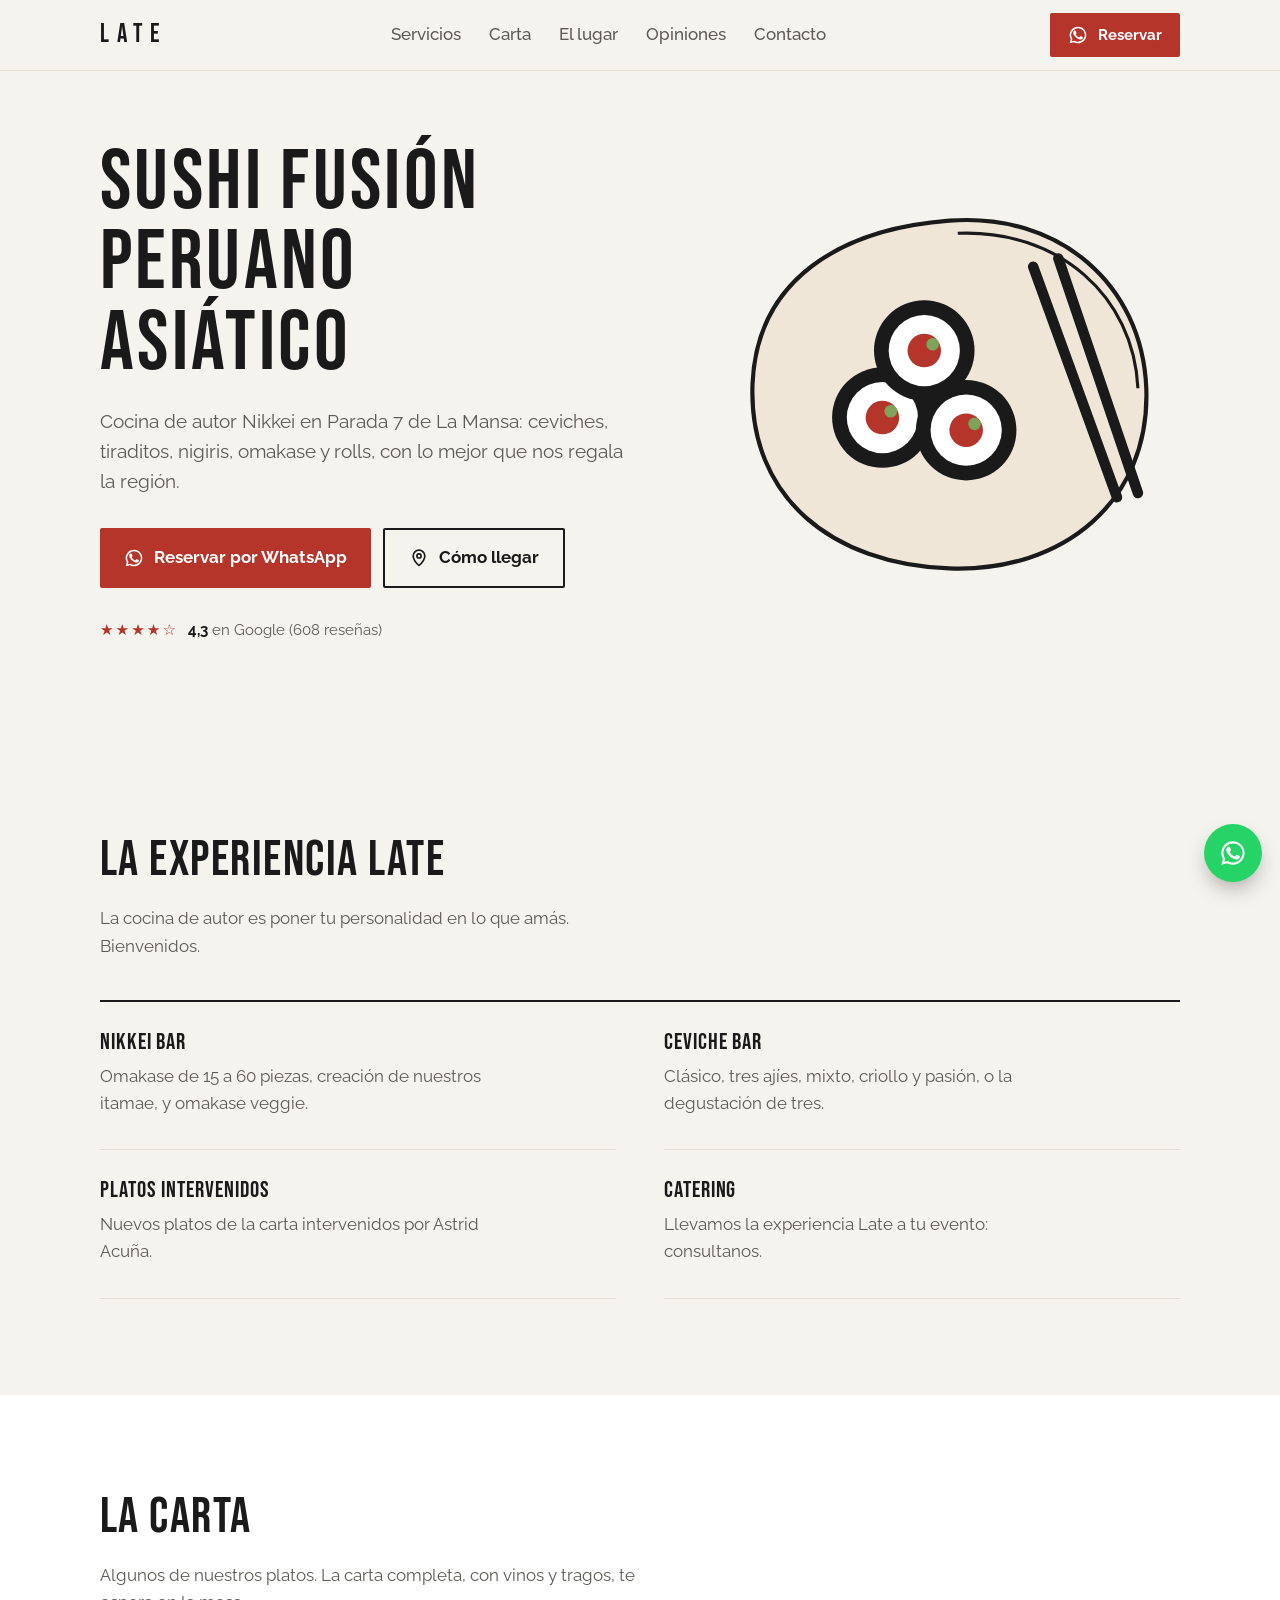
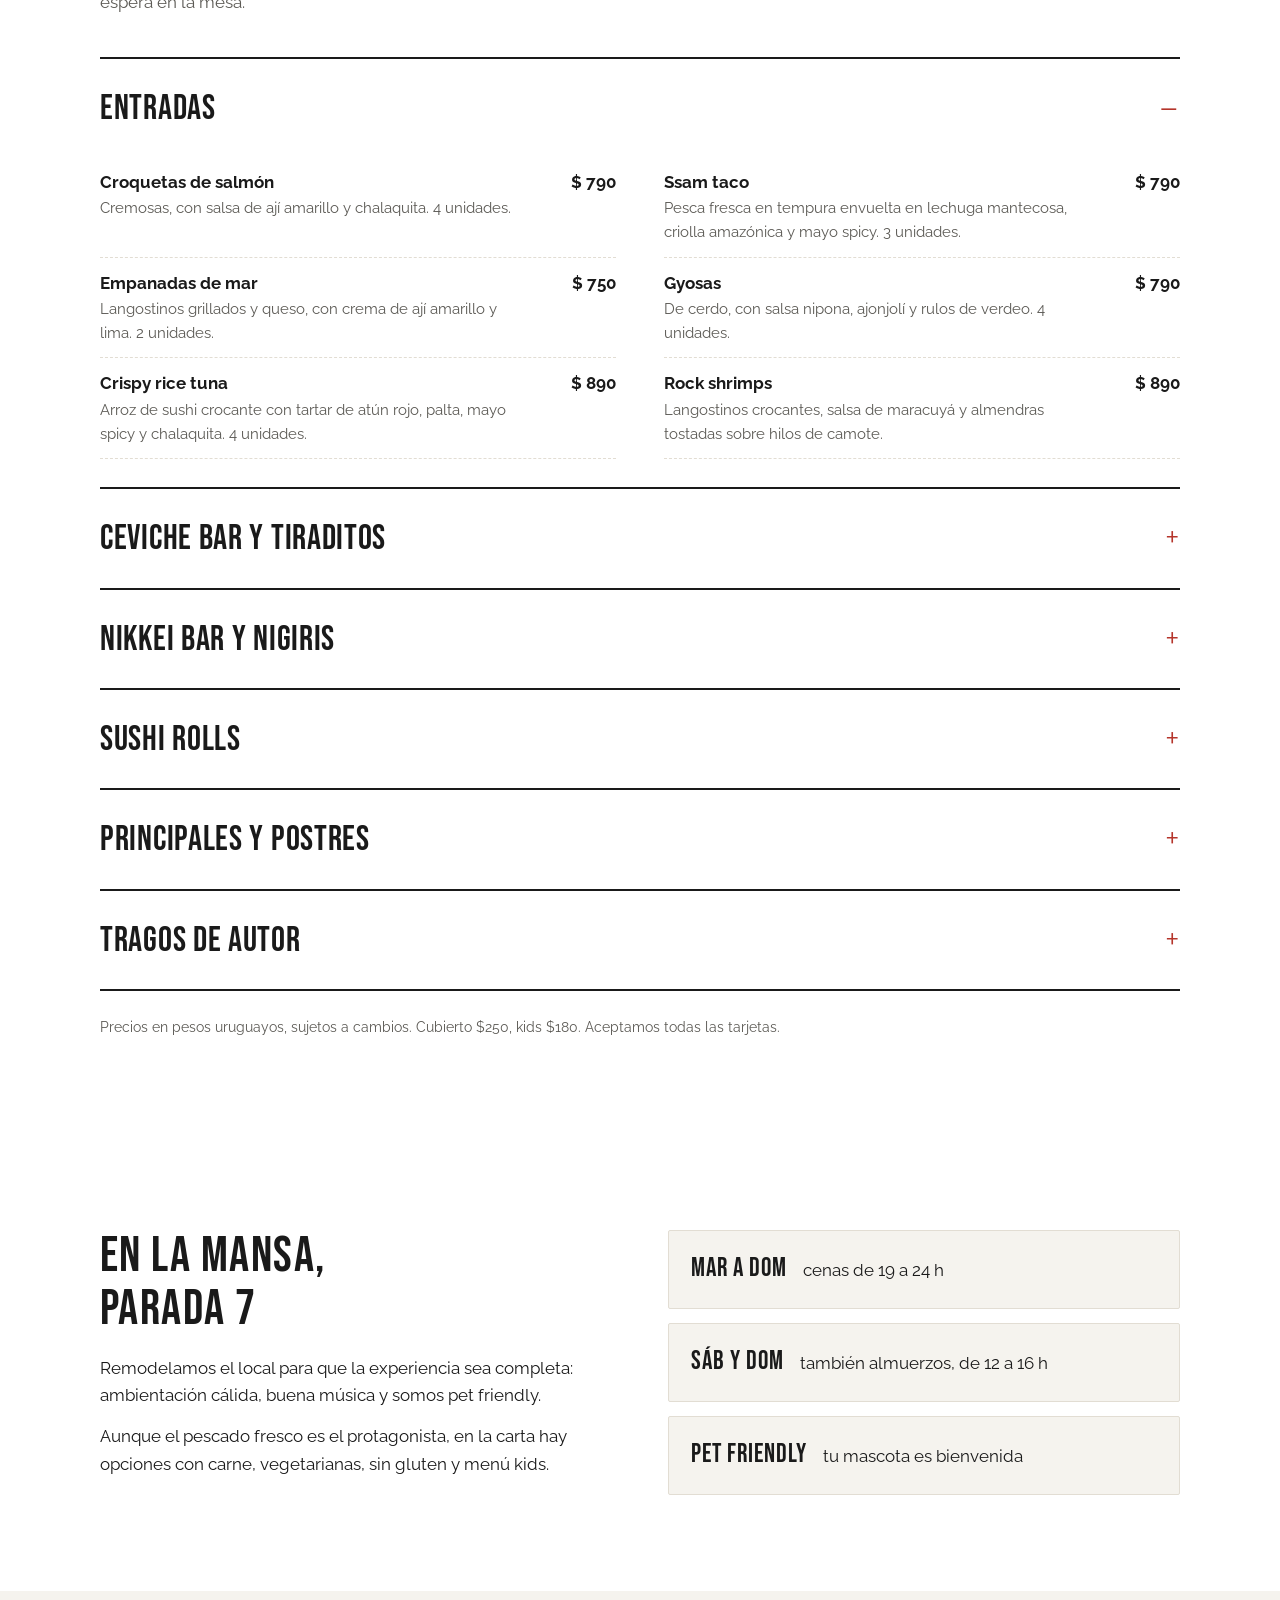
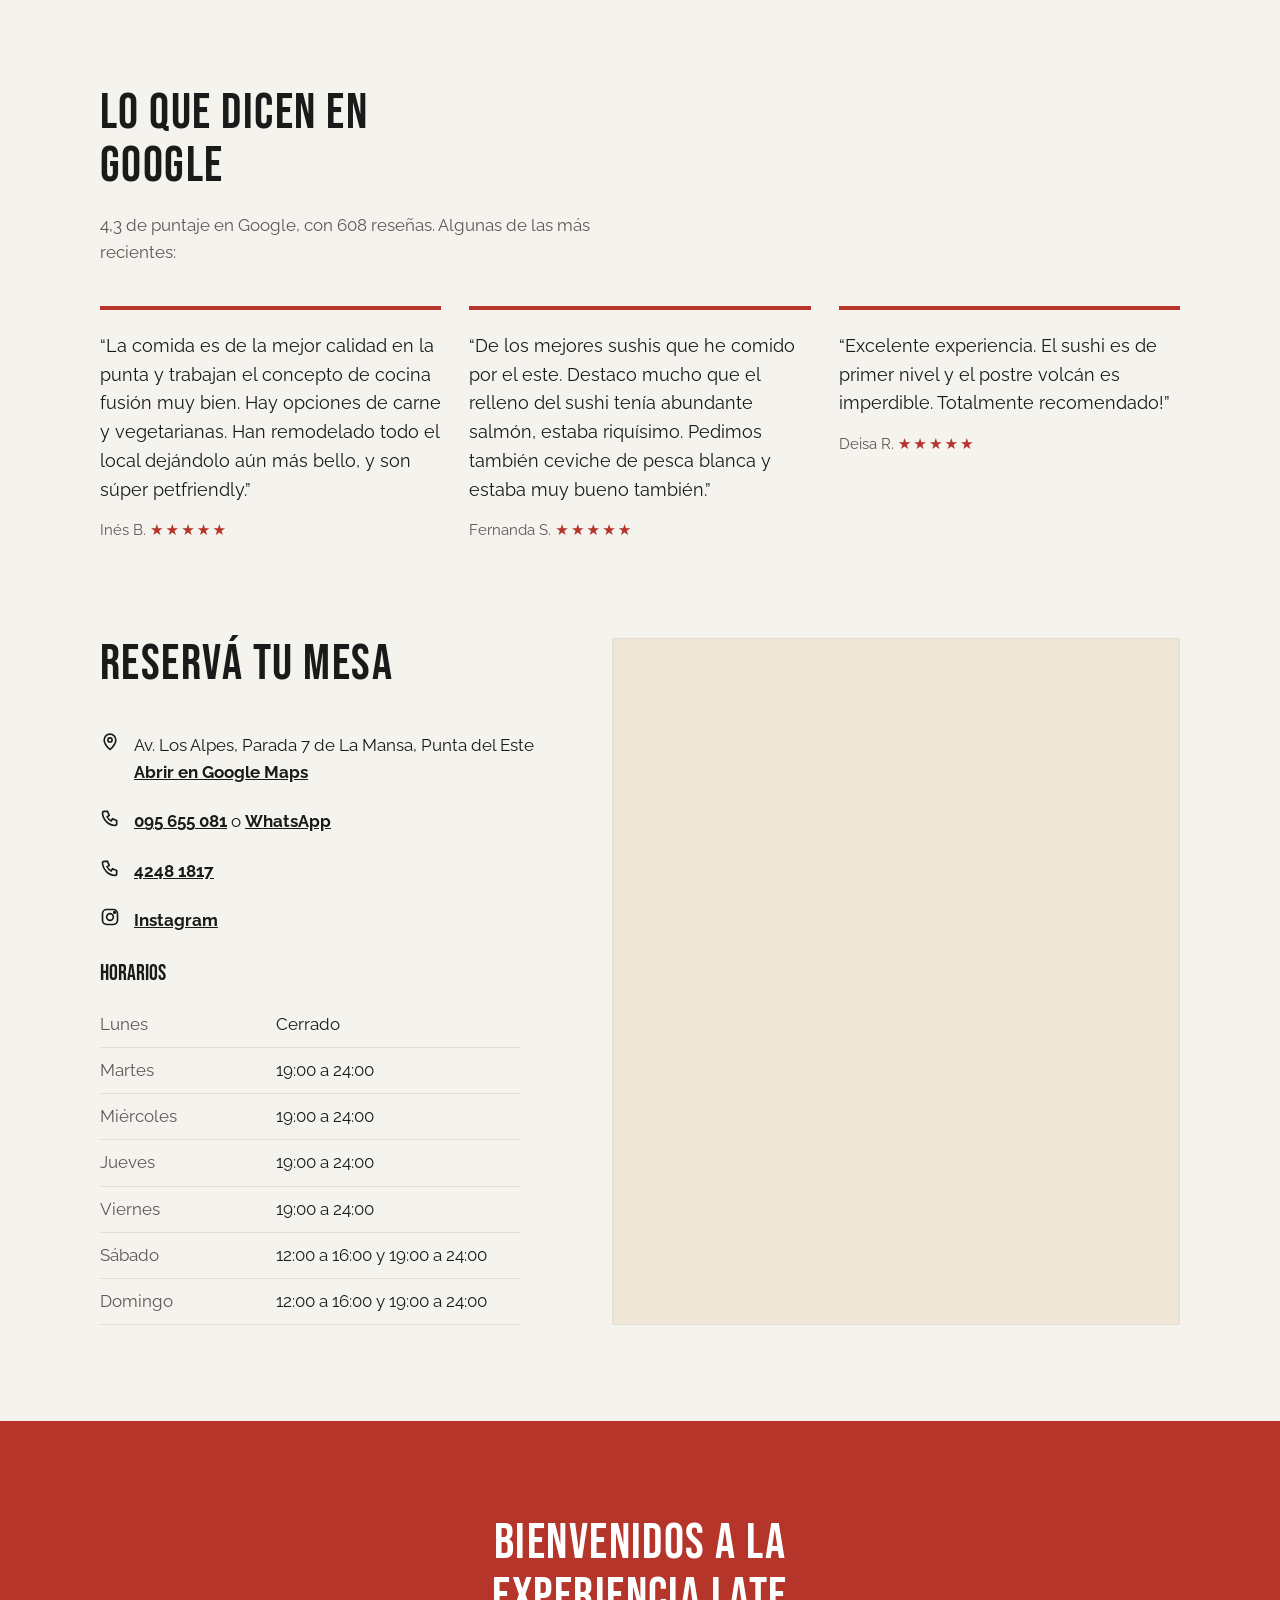
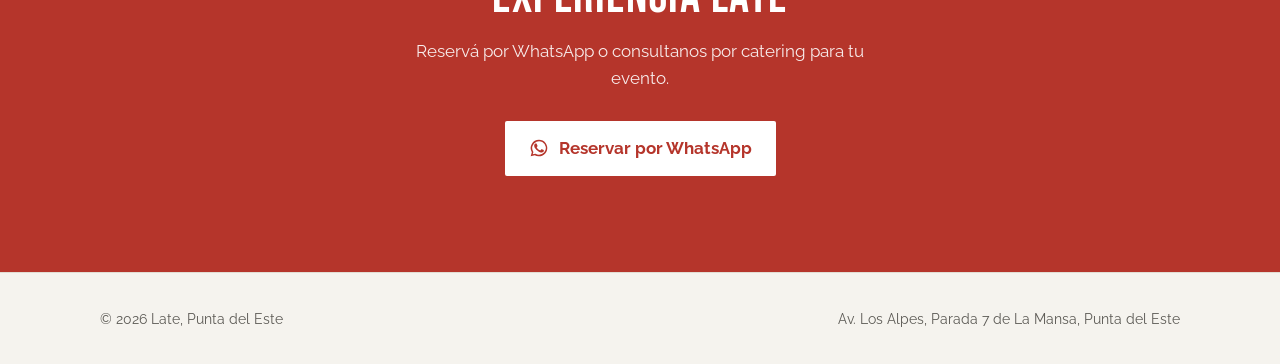
==== index.html @ 77bdba2a "Publicar web de LATE RESTO Co-Authored-By: Claude Opus 5.5 <noreply@anthropic.com>" ====
<!doctype html>
<html lang="es">
<head>
<meta charset="utf-8">
<meta name="viewport" content="width=device-width, initial-scale=1">
<title>Late · Sushi fusión Nikkei en Punta del Este</title>
<meta name="description" content="Late: sushi fusión peruano asiático en Parada 7 de La Mansa, Punta del Este. Ceviches, tiraditos, nigiris, omakase, rolls y tragos de autor.">
<link rel="preconnect" href="https://fonts.googleapis.com">
<link rel="preconnect" href="https://fonts.gstatic.com" crossorigin>
<link href="https://fonts.googleapis.com/css2?family=Bebas+Neue&family=Raleway:wght@400;500;700&display=swap" rel="stylesheet">
<style>
:root{
  --bg:#F5F3EE; --surface:#FFFFFF; --ink:#1A1A1A; --muted:#5C5A55;
  --accent:#B5352B; --accent-ink:#FFFFFF; --soft:#EFE6D8; --line:#E2DDD3;
  --display:"Bebas Neue", Impact, sans-serif; --body:Raleway, system-ui, sans-serif;
  --r:2px; --max:1120px;
}
*{box-sizing:border-box;margin:0;padding:0}
html{scroll-behavior:smooth}
@media (prefers-reduced-motion:reduce){html{scroll-behavior:auto}*{animation:none!important;transition:none!important}}
body{background:var(--bg);color:var(--ink);font-family:var(--body);font-size:1.0625rem;line-height:1.6;-webkit-font-smoothing:antialiased}
a{color:inherit}
:focus-visible{outline:3px solid var(--accent);outline-offset:3px;border-radius:4px}
.wrap{max-width:var(--max);margin:0 auto;padding:0 20px}
h1,h2,h3{font-family:var(--display);font-weight:400;line-height:1.08;letter-spacing:0.03em}
h2{font-size:clamp(2rem,4.4vw,3.1rem);margin-bottom:18px;max-width:18ch}
.section-lead{color:var(--muted);max-width:56ch;margin-bottom:40px}
section{padding:96px 0}
svg.i{width:20px;height:20px;flex:none}
.btn{display:inline-flex;align-items:center;gap:10px;padding:14px 24px;border-radius:2px;font-weight:700;text-decoration:none;transition:transform .15s,background .15s,color .15s}
.btn:hover{transform:translateY(-2px)}
.btn-main{background:var(--accent);color:var(--accent-ink)}
.btn-ghost{border:2px solid currentColor}
.stars{color:var(--star, var(--accent));letter-spacing:2px}

header{position:sticky;top:0;z-index:40;background:color-mix(in srgb,var(--bg) 88%,transparent);backdrop-filter:blur(10px);border-bottom:1px solid var(--line)}
.nav{display:flex;align-items:center;justify-content:space-between;gap:16px;height:70px}
.logo{font-family:var(--display);font-weight:400;font-size:1.35rem;text-decoration:none;display:flex;align-items:center;gap:10px;line-height:1.1}
.logo .mark{width:34px;height:34px;flex:none}
.nav ul{display:flex;gap:28px;list-style:none}
.nav ul a{text-decoration:none;color:var(--muted);font-weight:500}
.nav ul a:hover{color:var(--ink)}
.nav .btn{padding:10px 18px;font-size:.95rem}
@media(max-width:860px){.nav ul{display:none}}
@media(max-width:480px){.nav .btn span{display:none}.logo{font-size:1.1rem}}

.hero{padding:72px 0 96px}
.hero h1{font-size:clamp(2.6rem,6.6vw,6.4rem);margin:0 0 22px;max-width:14ch}
.lead{font-size:1.18rem;color:var(--muted);max-width:44ch;margin-bottom:32px}
.cta-row{display:flex;flex-wrap:wrap;gap:12px}
.rating{display:flex;flex-wrap:wrap;align-items:center;gap:10px;margin-top:30px;color:var(--muted);font-size:.95rem}
.rating b{color:var(--ink)}
.visual svg{width:100%;height:auto;display:block}
.hero-split .wrap{display:grid;grid-template-columns:1.1fr .9fr;gap:56px;align-items:center}
.hero-band{background:var(--soft)}
.hero-band .wrap{display:grid;grid-template-columns:1fr 1fr;gap:48px;align-items:center}
.hero-center .wrap{text-align:center;display:flex;flex-direction:column;align-items:center}
.hero-center h1{max-width:16ch}
.hero-center .lead{margin-left:auto;margin-right:auto}
.hero-center .cta-row,.hero-center .rating{justify-content:center}
.hero-center .visual{width:min(420px,80%);margin-bottom:28px}
@media(max-width:860px){.hero-split .wrap,.hero-band .wrap{grid-template-columns:1fr}.hero .visual{max-width:380px}}

.services{list-style:none;display:grid;grid-template-columns:repeat(auto-fit,minmax(min(100%,420px),1fr));column-gap:48px;border-top:2px solid var(--ink)}
.services li{padding:28px 28px 32px 0;border-bottom:1px solid var(--line)}
.services h3{font-size:1.45rem;margin-bottom:8px}
.services p{color:var(--muted);max-width:40ch}

.place{background:var(--surface)}
.place .wrap{display:grid;grid-template-columns:1fr 1fr;gap:56px;align-items:start}
.place p{max-width:52ch;margin-bottom:14px}
.facts{list-style:none;display:grid;gap:14px}
.facts li{display:flex;gap:16px;align-items:baseline;padding:18px 22px;background:var(--bg);border-radius:var(--r);border:1px solid var(--line)}
.facts b{font-family:var(--display);font-size:1.6rem;font-weight:400;min-width:4.5ch;color:var(--accent-strong, var(--ink))}
@media(max-width:860px){.place .wrap{grid-template-columns:1fr}}

.quotes{display:grid;grid-template-columns:repeat(auto-fit,minmax(min(100%,300px),1fr));gap:28px}
.quote{padding-top:22px;border-top:4px solid var(--accent)}
.quote blockquote{font-size:1.12rem;margin-bottom:14px}
.menu{background:var(--surface)}
.menu details{border-top:2px solid var(--ink)}
.menu details:last-of-type{border-bottom:2px solid var(--ink)}
.menu summary{cursor:pointer;list-style:none;display:flex;justify-content:space-between;align-items:baseline;gap:16px;padding:20px 0;font-family:var(--display);font-size:clamp(1.6rem,3vw,2.2rem);letter-spacing:var(--menu-track,.02em)}
.menu summary::-webkit-details-marker{display:none}
.menu summary::after{content:'+';color:var(--accent);font-family:var(--body);font-weight:300}
.menu details[open] summary::after{content:'–'}
.menu .cat-note{color:var(--muted);margin:-8px 0 16px;font-size:.95rem}
.menu ul{list-style:none;display:grid;grid-template-columns:repeat(auto-fit,minmax(min(100%,420px),1fr));column-gap:48px;padding-bottom:28px}
.menu li{padding:12px 0;border-bottom:1px dashed var(--line)}
.menu .dish{display:flex;justify-content:space-between;gap:16px;font-weight:700}
.menu .price{font-variant-numeric:tabular-nums;white-space:nowrap}
.menu li p{color:var(--muted);font-size:.95rem;max-width:46ch}
.menu .fine{color:var(--muted);font-size:.9rem;margin-top:24px}
.quote figcaption{color:var(--muted);font-size:.95rem}

.contact .wrap{display:grid;grid-template-columns:.9fr 1.1fr;gap:48px;align-items:stretch}
.info{display:flex;flex-direction:column;gap:22px}
.info .row{display:flex;gap:14px;align-items:flex-start}
.info .row a{font-weight:700}
.hours{border-collapse:collapse;width:100%;max-width:420px}
.hours caption{text-align:left;font-family:var(--display);font-size:1.4rem;font-weight:400;margin-bottom:10px}
.hours th,.hours td{text-align:left;padding:9px 0;border-bottom:1px solid var(--line);font-weight:400}
.hours th{color:var(--muted);width:42%}
.hours-note{display:flex;gap:10px;color:var(--muted)}
.map{border-radius:var(--r);overflow:hidden;min-height:400px;border:1px solid var(--line);background:var(--soft)}
.map iframe{width:100%;height:100%;min-height:400px;border:0;display:block}
@media(max-width:860px){.contact .wrap{grid-template-columns:1fr}}

.closing{background:var(--accent);color:var(--accent-ink);text-align:center}
.closing h2{margin:0 auto 14px}
.closing p{max-width:50ch;margin:0 auto 28px;opacity:.9}
.closing .btn{background:var(--accent-ink);color:var(--accent)}

footer{padding:34px 0;border-top:1px solid var(--line);color:var(--muted);font-size:.9rem}
footer .wrap{display:flex;flex-wrap:wrap;justify-content:space-between;gap:12px}
.float{position:fixed;right:18px;bottom:calc(18px + env(safe-area-inset-bottom,0px));z-index:50;width:58px;height:58px;border-radius:50%;display:grid;place-items:center;background:#25D366;color:#fff;box-shadow:0 10px 24px -8px rgba(0,0,0,.45)}
.float svg{width:28px;height:28px}
.hero h1{letter-spacing:.04em;line-height:.95}.logo{letter-spacing:.3em;font-size:1.6rem}.logo .mark{display:none}.services h3,.facts b{letter-spacing:.04em}
</style>
</head>
<body>
<header>
  <div class="wrap nav">
    <a class="logo" href="#"><svg class="mark" viewBox="0 0 34 34" aria-hidden="true"><circle cx="17" cy="17" r="17" fill="var(--accent)"/><path d="M9 13h13l-1.4 9c-.3 1.6-1.6 2.6-3.2 2.6h-2.8c-1.6 0-2.9-1-3.2-2.6zM22 15h1.5a3 3 0 0 1 0 6H21" fill="none" stroke="var(--accent-ink)" stroke-width="2"/></svg><span>Late</span></a>
    <nav aria-label="Principal"><ul><li><a href="#servicios">Servicios</a></li><li><a href="#carta">Carta</a></li><li><a href="#lugar">El lugar</a></li><li><a href="#opiniones">Opiniones</a></li><li><a href="#contacto">Contacto</a></li></ul></nav>
    <a class="btn btn-main" href="https://wa.me/59895655081?text=Hola%20Late%2C%20quisiera%20reservar%20una%20mesa." target="_blank" rel="noopener"><svg class="i" viewBox="0 0 24 24" fill="currentColor" aria-hidden="true"><path d="M17.5 14.4c-.3-.1-1.7-.8-2-.9-.3-.1-.5-.1-.7.1-.2.3-.8.9-.9 1.1-.2.2-.3.2-.6.1-.3-.1-1.2-.5-2.3-1.4-.9-.8-1.4-1.7-1.6-2-.2-.3 0-.5.1-.6l.4-.5c.2-.2.2-.3.3-.5.1-.2 0-.4 0-.5l-.9-2.2c-.2-.6-.5-.5-.7-.5h-.6c-.2 0-.5.1-.8.4-.3.3-1 1-1 2.4s1 2.8 1.2 3c.1.2 2 3.1 4.9 4.3 2.4 1 2.9.8 3.4.7.5-.1 1.7-.7 2-1.4.2-.7.2-1.3.2-1.4-.1-.1-.3-.2-.6-.3zM12 2a10 10 0 0 0-8.6 15.1L2 22l5-1.3A10 10 0 1 0 12 2zm0 18.2c-1.5 0-3-.4-4.2-1.2l-.3-.2-3 .8.8-2.9-.2-.3A8.2 8.2 0 1 1 12 20.2z"/></svg><span>Reservar</span></a>
  </div>
</header>
<main>
<section class="hero hero-split"><div class="wrap"><div class="copy">
      <h1>Sushi fusión peruano asiático</h1>
      <p class="lead">Cocina de autor Nikkei en Parada 7 de La Mansa: ceviches, tiraditos, nigiris, omakase y rolls, con lo mejor que nos regala la región.</p>
      <div class="cta-row">
        <a class="btn btn-main" href="https://wa.me/59895655081?text=Hola%20Late%2C%20quisiera%20reservar%20una%20mesa." target="_blank" rel="noopener"><svg class="i" viewBox="0 0 24 24" fill="currentColor" aria-hidden="true"><path d="M17.5 14.4c-.3-.1-1.7-.8-2-.9-.3-.1-.5-.1-.7.1-.2.3-.8.9-.9 1.1-.2.2-.3.2-.6.1-.3-.1-1.2-.5-2.3-1.4-.9-.8-1.4-1.7-1.6-2-.2-.3 0-.5.1-.6l.4-.5c.2-.2.2-.3.3-.5.1-.2 0-.4 0-.5l-.9-2.2c-.2-.6-.5-.5-.7-.5h-.6c-.2 0-.5.1-.8.4-.3.3-1 1-1 2.4s1 2.8 1.2 3c.1.2 2 3.1 4.9 4.3 2.4 1 2.9.8 3.4.7.5-.1 1.7-.7 2-1.4.2-.7.2-1.3.2-1.4-.1-.1-.3-.2-.6-.3zM12 2a10 10 0 0 0-8.6 15.1L2 22l5-1.3A10 10 0 1 0 12 2zm0 18.2c-1.5 0-3-.4-4.2-1.2l-.3-.2-3 .8.8-2.9-.2-.3A8.2 8.2 0 1 1 12 20.2z"/></svg>Reservar por WhatsApp</a>
        <a class="btn btn-ghost" href="#contacto"><svg class="i" viewBox="0 0 24 24" fill="none" stroke="currentColor" stroke-width="2" aria-hidden="true"><path d="M12 21s-7-6.2-7-11.5a7 7 0 0 1 14 0C19 14.8 12 21 12 21z"/><circle cx="12" cy="9.5" r="2.5"/></svg>Cómo llegar</a>
      </div>
      <p class="rating"><span class="stars" aria-hidden="true">★★★★☆</span> <span><b>4,3</b> en Google (608 reseñas)</span></p></div><div class="visual" aria-hidden="true"><svg viewBox="0 0 220 200"><path d="M110 18c52-4 92 30 94 80 2 54-40 88-94 86-56-2-96-34-94-88 2-50 42-74 94-78z" fill="var(--soft)"/><path d="M110 18c52-4 92 30 94 80 2 54-40 88-94 86-56-2-96-34-94-88 2-50 42-74 94-78z" fill="none" stroke="var(--ink)" stroke-width="2"/><path d="M114 24c48-2 84 30 86 74" fill="none" stroke="var(--ink)" stroke-width="1.5"/><circle cx="78" cy="112" r="24" fill="var(--ink)"/><circle cx="78" cy="112" r="17" fill="var(--surface)"/><circle cx="78" cy="112" r="8" fill="var(--accent)"/><circle cx="82" cy="109" r="3" fill="#7FA35B"/><circle cx="118" cy="118" r="24" fill="var(--ink)"/><circle cx="118" cy="118" r="17" fill="var(--surface)"/><circle cx="118" cy="118" r="8" fill="var(--accent)"/><circle cx="122" cy="115" r="3" fill="#7FA35B"/><circle cx="98" cy="80" r="24" fill="var(--ink)"/><circle cx="98" cy="80" r="17" fill="var(--surface)"/><circle cx="98" cy="80" r="8" fill="var(--accent)"/><circle cx="102" cy="77" r="3" fill="#7FA35B"/><path d="M150 40l40 110M162 36l38 112" stroke="var(--ink)" stroke-width="5" stroke-linecap="round"/></svg></div></div></section>

<section id="servicios">
  <div class="wrap">
    <h2>La experiencia Late</h2>
    <p class="section-lead">La cocina de autor es poner tu personalidad en lo que amás. Bienvenidos.</p>
    <ul class="services">
        <li><h3>Nikkei bar</h3><p>Omakase de 15 a 60 piezas, creación de nuestros itamae, y omakase veggie.</p></li>
        <li><h3>Ceviche bar</h3><p>Clásico, tres ajíes, mixto, criollo y pasión, o la degustación de tres.</p></li>
        <li><h3>Platos intervenidos</h3><p>Nuevos platos de la carta intervenidos por Astrid Acuña.</p></li>
        <li><h3>Catering</h3><p>Llevamos la experiencia Late a tu evento: consultanos.</p></li>
    </ul>
  </div>
</section>


<section id="carta" class="menu">
  <div class="wrap">
    <h2>La carta</h2>
    <p class="section-lead">Algunos de nuestros platos. La carta completa, con vinos y tragos, te espera en la mesa.</p>
    <details open><summary>Entradas</summary><ul><li><div class="dish"><span>Croquetas de salmón</span><span class="price">$ 790</span></div><p>Cremosas, con salsa de ají amarillo y chalaquita. 4 unidades.</p></li><li><div class="dish"><span>Ssam taco</span><span class="price">$ 790</span></div><p>Pesca fresca en tempura envuelta en lechuga mantecosa, criolla amazónica y mayo spicy. 3 unidades.</p></li><li><div class="dish"><span>Empanadas de mar</span><span class="price">$ 750</span></div><p>Langostinos grillados y queso, con crema de ají amarillo y lima. 2 unidades.</p></li><li><div class="dish"><span>Gyosas</span><span class="price">$ 790</span></div><p>De cerdo, con salsa nipona, ajonjolí y rulos de verdeo. 4 unidades.</p></li><li><div class="dish"><span>Crispy rice tuna</span><span class="price">$ 890</span></div><p>Arroz de sushi crocante con tartar de atún rojo, palta, mayo spicy y chalaquita. 4 unidades.</p></li><li><div class="dish"><span>Rock shrimps</span><span class="price">$ 890</span></div><p>Langostinos crocantes, salsa de maracuyá y almendras tostadas sobre hilos de camote.</p></li></ul></details>
    <details><summary>Ceviche bar y tiraditos</summary><ul><li><div class="dish"><span>Degustación de ceviches</span><span class="price">$ 1600</span></div><p>Clásico, tres ajíes y criollo.</p></li><li><div class="dish"><span>Ceviche clásico</span><span class="price">$ 920</span></div><p>Pesca del día, leche de tigre, cebolla, maíz chulpi, cilantro, camote y lechuga.</p></li><li><div class="dish"><span>Ceviche pasión</span><span class="price">$ 950</span></div><p>Atún, leche de tigre con maracuyá, pepino y palta, aceite de ajonjolí y sésamo.</p></li><li><div class="dish"><span>Ceviche mixto</span><span class="price">$ 970</span></div><p>Pesca del día, langostinos, pulpo, cebolla colorada, leche de tigre y maíz chulpi.</p></li><li><div class="dish"><span>Tiradito pasión</span><span class="price">$ 970</span></div><p>Salmón rosado, salsa de maracuyá e hilos de camote.</p></li><li><div class="dish"><span>Tiradito de pulpo</span><span class="price">$ 1350</span></div><p>Pulpo español, salsa cevichera de olivas, palta, morrón ahumado y chalaquita.</p></li></ul></details>
    <details><summary>Nikkei bar y nigiris</summary><ul><li><div class="dish"><span>Omakase 15 piezas</span><span class="price">$ 1800</span></div><p>Nigiris, sashimis y rolls.</p></li><li><div class="dish"><span>Omakase 35 piezas</span><span class="price">$ 4100</span></div><p>Creación de nuestros itamae: sashimis, nigiris y rolls.</p></li><li><div class="dish"><span>Omakase veggie 25 piezas</span><span class="price">$ 3400</span></div><p>Plant power, portobello roll, mango roll, bio roll y nigiris de palta.</p></li><li><div class="dish"><span>Degustación de nigiris</span><span class="price">$ 2200</span></div><p>Diez piezas: salmón trufado, shiromi spicy, atún, langostinos gratinados y pulpo.</p></li><li><div class="dish"><span>Nigiri trufado</span><span class="price">$ 450</span></div><p>Salmón con aceite de trufa, ralladura de cítricos y sal maldon. 2 unidades.</p></li><li><div class="dish"><span>Sashimi de salmón trufado</span><span class="price">$ 650</span></div><p>4 cortes sellados en aceite de trufa, sal maldon y limón.</p></li></ul></details>
    <details><summary>Sushi rolls</summary><p class="cat-note">10 piezas por roll.</p><ul><li><div class="dish"><span>Acevichado</span><span class="price">$ 890</span></div><p>Langostinos furai, palta, cobertura de pesca blanca, salsa acevichada y furikake.</p></li><li><div class="dish"><span>Limeño</span><span class="price">$ 900</span></div><p>Langostinos apanados y queso, cubierto de salmón, gajos de lima y salsa tare.</p></li><li><div class="dish"><span>Tuna tartar</span><span class="price">$ 900</span></div><p>Maki crocante de salmón, palta y queso, coronado de tartar de atún y mayo de gochujang.</p></li><li><div class="dish"><span>Anticuchero</span><span class="price">$ 900</span></div><p>Pesca en tempura, queso crema, palta, pesca fresca, mayo anticuchera y chimichurri.</p></li><li><div class="dish"><span>Plant power</span><span class="price">$ 950</span></div><p>Gírgolas furai, queso de cajú, cobertura de zanahoria, salsa tare y lima.</p></li><li><div class="dish"><span>Tropical</span><span class="price">$ 890</span></div><p>Salmón, queso phila, cobertura de mango y crocante de castañas de cajú.</p></li></ul></details>
    <details><summary>Principales y postres</summary><ul><li><div class="dish"><span>Lomo salteado</span><span class="price">$ 1350</span></div><p>Filet mignon en su salsa, cebolla colorada, tomate, papas doradas, arroz y cilantro.</p></li><li><div class="dish"><span>Arroz con mariscos</span><span class="price">$ 1250</span></div><p>Arroz cremoso, mix de mariscos sellados, chalaquita y micro greens.</p></li><li><div class="dish"><span>Salmón a la chapa</span><span class="price">$ 1300</span></div><p>Salmón sellado, beurre blanc de ají amarillo, papas rotas y berros.</p></li><li><div class="dish"><span>Burger Late</span><span class="price">$ 950</span></div><p>Doble entraña Angus, cheddar, bacon, salsa Big Mac, pan de papa y papas crunch.</p></li><li><div class="dish"><span>Suspiro limeño</span><span class="price">$ 590</span></div><p>Manjar de yemas, merengue y crocante de vainilla.</p></li><li><div class="dish"><span>Volcán de chocolate</span><span class="price">$ 590</span></div><p>Volcán 65 %, tierra de cacao, tejas de chocolate y helado de chocolate.</p></li></ul></details>
    <details><summary>Tragos de autor</summary><p class="cat-note">También tragos clásicos, sin alcohol y una carta de vinos uruguayos y argentinos.</p><ul><li><div class="dish"><span>Late sour</span><span class="price">$ 470</span></div><p>Aperol, maracuyá y frutos rojos.</p></li><li><div class="dish"><span>Hot pepper</span><span class="price">$ 470</span></div><p>Tequila, almíbar de ají rojo, pimienta de Jamaica y limón.</p></li><li><div class="dish"><span>Amalia</span><span class="price">$ 470</span></div><p>Gin, Campari, maracuyá y sirope de romero.</p></li><li><div class="dish"><span>Pisco sour</span><span class="price">$ 450</span></div><p>Bien peruano.</p></li></ul></details>
    <p class="fine">Precios en pesos uruguayos, sujetos a cambios. Cubierto $250, kids $180. Aceptamos todas las tarjetas.</p>
  </div>
</section>
<section id="lugar" class="place">
  <div class="wrap">
    <div>
      <h2>En La Mansa, Parada 7</h2>
      <p>Remodelamos el local para que la experiencia sea completa: ambientación cálida, buena música y somos pet friendly.</p>
      <p>Aunque el pescado fresco es el protagonista, en la carta hay opciones con carne, vegetarianas, sin gluten y menú kids.</p>
    </div>
    <ul class="facts">
      <li><b>Mar a dom</b><span>cenas de 19 a 24 h</span></li>
      <li><b>Sáb y dom</b><span>también almuerzos, de 12 a 16 h</span></li>
      <li><b>Pet friendly</b><span>tu mascota es bienvenida</span></li>
    </ul>
  </div>
</section>

<section id="opiniones">
  <div class="wrap">
    <h2>Lo que dicen en Google</h2>
    <p class="section-lead">4,3 de puntaje en Google, con 608 reseñas. Algunas de las más recientes:</p>
    <div class="quotes">
        <figure class="quote"><blockquote>“La comida es de la mejor calidad en la punta y trabajan el concepto de cocina fusión muy bien. Hay opciones de carne y vegetarianas. Han remodelado todo el local dejándolo aún más bello, y son súper petfriendly.”</blockquote><figcaption>Inés B. <span class="stars" aria-label="5 estrellas">★★★★★</span></figcaption></figure>
        <figure class="quote"><blockquote>“De los mejores sushis que he comido por el este. Destaco mucho que el relleno del sushi tenía abundante salmón, estaba riquísimo. Pedimos también ceviche de pesca blanca y estaba muy bueno también.”</blockquote><figcaption>Fernanda S. <span class="stars" aria-label="5 estrellas">★★★★★</span></figcaption></figure>
        <figure class="quote"><blockquote>“Excelente experiencia. El sushi es de primer nivel y el postre volcán es imperdible. Totalmente recomendado!”</blockquote><figcaption>Deisa R. <span class="stars" aria-label="5 estrellas">★★★★★</span></figcaption></figure>
    </div>
  </div>
</section>

<section id="contacto" class="contact" style="padding-top:0">

  <div class="wrap">
    <div class="info">
      <h2>Reservá tu mesa</h2>
      <div class="row"><svg class="i" viewBox="0 0 24 24" fill="none" stroke="currentColor" stroke-width="2" aria-hidden="true"><path d="M12 21s-7-6.2-7-11.5a7 7 0 0 1 14 0C19 14.8 12 21 12 21z"/><circle cx="12" cy="9.5" r="2.5"/></svg><div>Av. Los Alpes, Parada 7 de La Mansa, Punta del Este<br><a href="https://www.google.com/maps/place/Late+Resto/data=!4m2!3m1!1s0x9575053814dafaeb:0x2546c3043fd8cd41" target="_blank" rel="noopener">Abrir en Google Maps</a></div></div>
      <div class="row"><svg class="i" viewBox="0 0 24 24" fill="none" stroke="currentColor" stroke-width="2" aria-hidden="true"><path d="M5 4h4l2 5-2.5 1.5a11 11 0 0 0 5 5L15 13l5 2v4a2 2 0 0 1-2 2A16 16 0 0 1 3 6a2 2 0 0 1 2-2"/></svg><div><a href="tel:+59895655081">095 655 081</a> o <a href="https://wa.me/59895655081?text=Hola%20Late%2C%20quisiera%20reservar%20una%20mesa." target="_blank" rel="noopener">WhatsApp</a></div></div>
      <div class="row"><svg class="i" viewBox="0 0 24 24" fill="none" stroke="currentColor" stroke-width="2" aria-hidden="true"><path d="M5 4h4l2 5-2.5 1.5a11 11 0 0 0 5 5L15 13l5 2v4a2 2 0 0 1-2 2A16 16 0 0 1 3 6a2 2 0 0 1 2-2"/></svg><div><a href="tel:+59842481817">4248 1817</a></div></div>
      <div class="row"><svg class="i" viewBox="0 0 24 24" fill="none" stroke="currentColor" stroke-width="2" aria-hidden="true"><rect x="3" y="3" width="18" height="18" rx="5"/><circle cx="12" cy="12" r="4"/><circle cx="17.5" cy="6.5" r="1" fill="currentColor"/></svg><div><a href="https://www.instagram.com/lateresto.pde/" target="_blank" rel="noopener">Instagram</a></div></div>
      <table class="hours"><caption>Horarios</caption><tr><th scope="row">Lunes</th><td>Cerrado</td></tr><tr><th scope="row">Martes</th><td>19:00 a 24:00</td></tr><tr><th scope="row">Miércoles</th><td>19:00 a 24:00</td></tr><tr><th scope="row">Jueves</th><td>19:00 a 24:00</td></tr><tr><th scope="row">Viernes</th><td>19:00 a 24:00</td></tr><tr><th scope="row">Sábado</th><td>12:00 a 16:00 y 19:00 a 24:00</td></tr><tr><th scope="row">Domingo</th><td>12:00 a 16:00 y 19:00 a 24:00</td></tr></table>
    </div>
    <div class="map"><iframe loading="lazy" title="Mapa de Late" src="https://www.google.com/maps?q=-34.9413889%2C-54.9381304&output=embed"></iframe></div>
  </div>
</section>

<section class="closing">
  <div class="wrap">
    <h2>Bienvenidos a la experiencia Late</h2>
    <p>Reservá por WhatsApp o consultanos por catering para tu evento.</p>
    <a class="btn" href="https://wa.me/59895655081?text=Hola%20Late%2C%20quisiera%20reservar%20una%20mesa." target="_blank" rel="noopener"><svg class="i" viewBox="0 0 24 24" fill="currentColor" aria-hidden="true"><path d="M17.5 14.4c-.3-.1-1.7-.8-2-.9-.3-.1-.5-.1-.7.1-.2.3-.8.9-.9 1.1-.2.2-.3.2-.6.1-.3-.1-1.2-.5-2.3-1.4-.9-.8-1.4-1.7-1.6-2-.2-.3 0-.5.1-.6l.4-.5c.2-.2.2-.3.3-.5.1-.2 0-.4 0-.5l-.9-2.2c-.2-.6-.5-.5-.7-.5h-.6c-.2 0-.5.1-.8.4-.3.3-1 1-1 2.4s1 2.8 1.2 3c.1.2 2 3.1 4.9 4.3 2.4 1 2.9.8 3.4.7.5-.1 1.7-.7 2-1.4.2-.7.2-1.3.2-1.4-.1-.1-.3-.2-.6-.3zM12 2a10 10 0 0 0-8.6 15.1L2 22l5-1.3A10 10 0 1 0 12 2zm0 18.2c-1.5 0-3-.4-4.2-1.2l-.3-.2-3 .8.8-2.9-.2-.3A8.2 8.2 0 1 1 12 20.2z"/></svg>Reservar por WhatsApp</a>
  </div>
</section>
</main>

<footer>
  <div class="wrap">
    <span>© 2026 Late, Punta del Este</span>
    <span>Av. Los Alpes, Parada 7 de La Mansa, Punta del Este</span>
  </div>
</footer>
<a class="float" href="https://wa.me/59895655081?text=Hola%20Late%2C%20quisiera%20reservar%20una%20mesa." target="_blank" rel="noopener" aria-label="Escribir por WhatsApp"><svg class="i" viewBox="0 0 24 24" fill="currentColor" aria-hidden="true"><path d="M17.5 14.4c-.3-.1-1.7-.8-2-.9-.3-.1-.5-.1-.7.1-.2.3-.8.9-.9 1.1-.2.2-.3.2-.6.1-.3-.1-1.2-.5-2.3-1.4-.9-.8-1.4-1.7-1.6-2-.2-.3 0-.5.1-.6l.4-.5c.2-.2.2-.3.3-.5.1-.2 0-.4 0-.5l-.9-2.2c-.2-.6-.5-.5-.7-.5h-.6c-.2 0-.5.1-.8.4-.3.3-1 1-1 2.4s1 2.8 1.2 3c.1.2 2 3.1 4.9 4.3 2.4 1 2.9.8 3.4.7.5-.1 1.7-.7 2-1.4.2-.7.2-1.3.2-1.4-.1-.1-.3-.2-.6-.3zM12 2a10 10 0 0 0-8.6 15.1L2 22l5-1.3A10 10 0 1 0 12 2zm0 18.2c-1.5 0-3-.4-4.2-1.2l-.3-.2-3 .8.8-2.9-.2-.3A8.2 8.2 0 1 1 12 20.2z"/></svg></a>
</body>
</html>
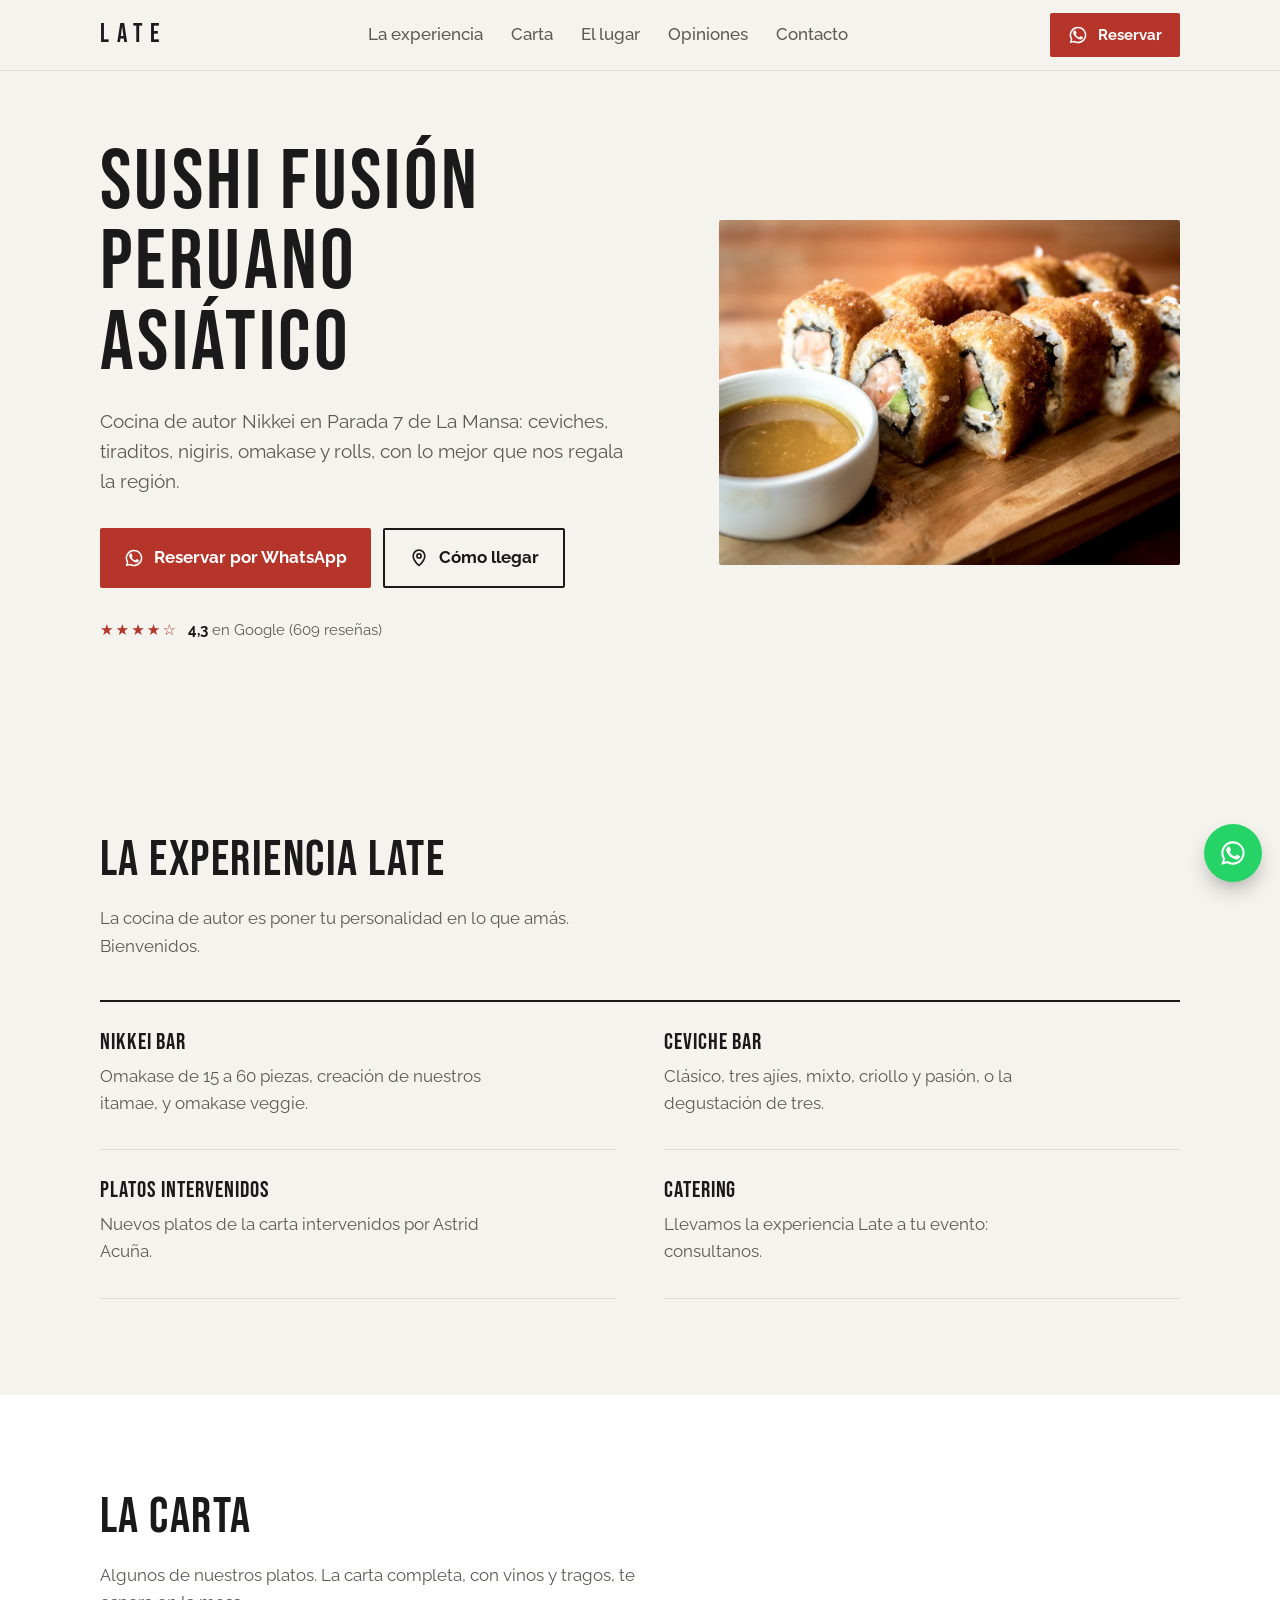
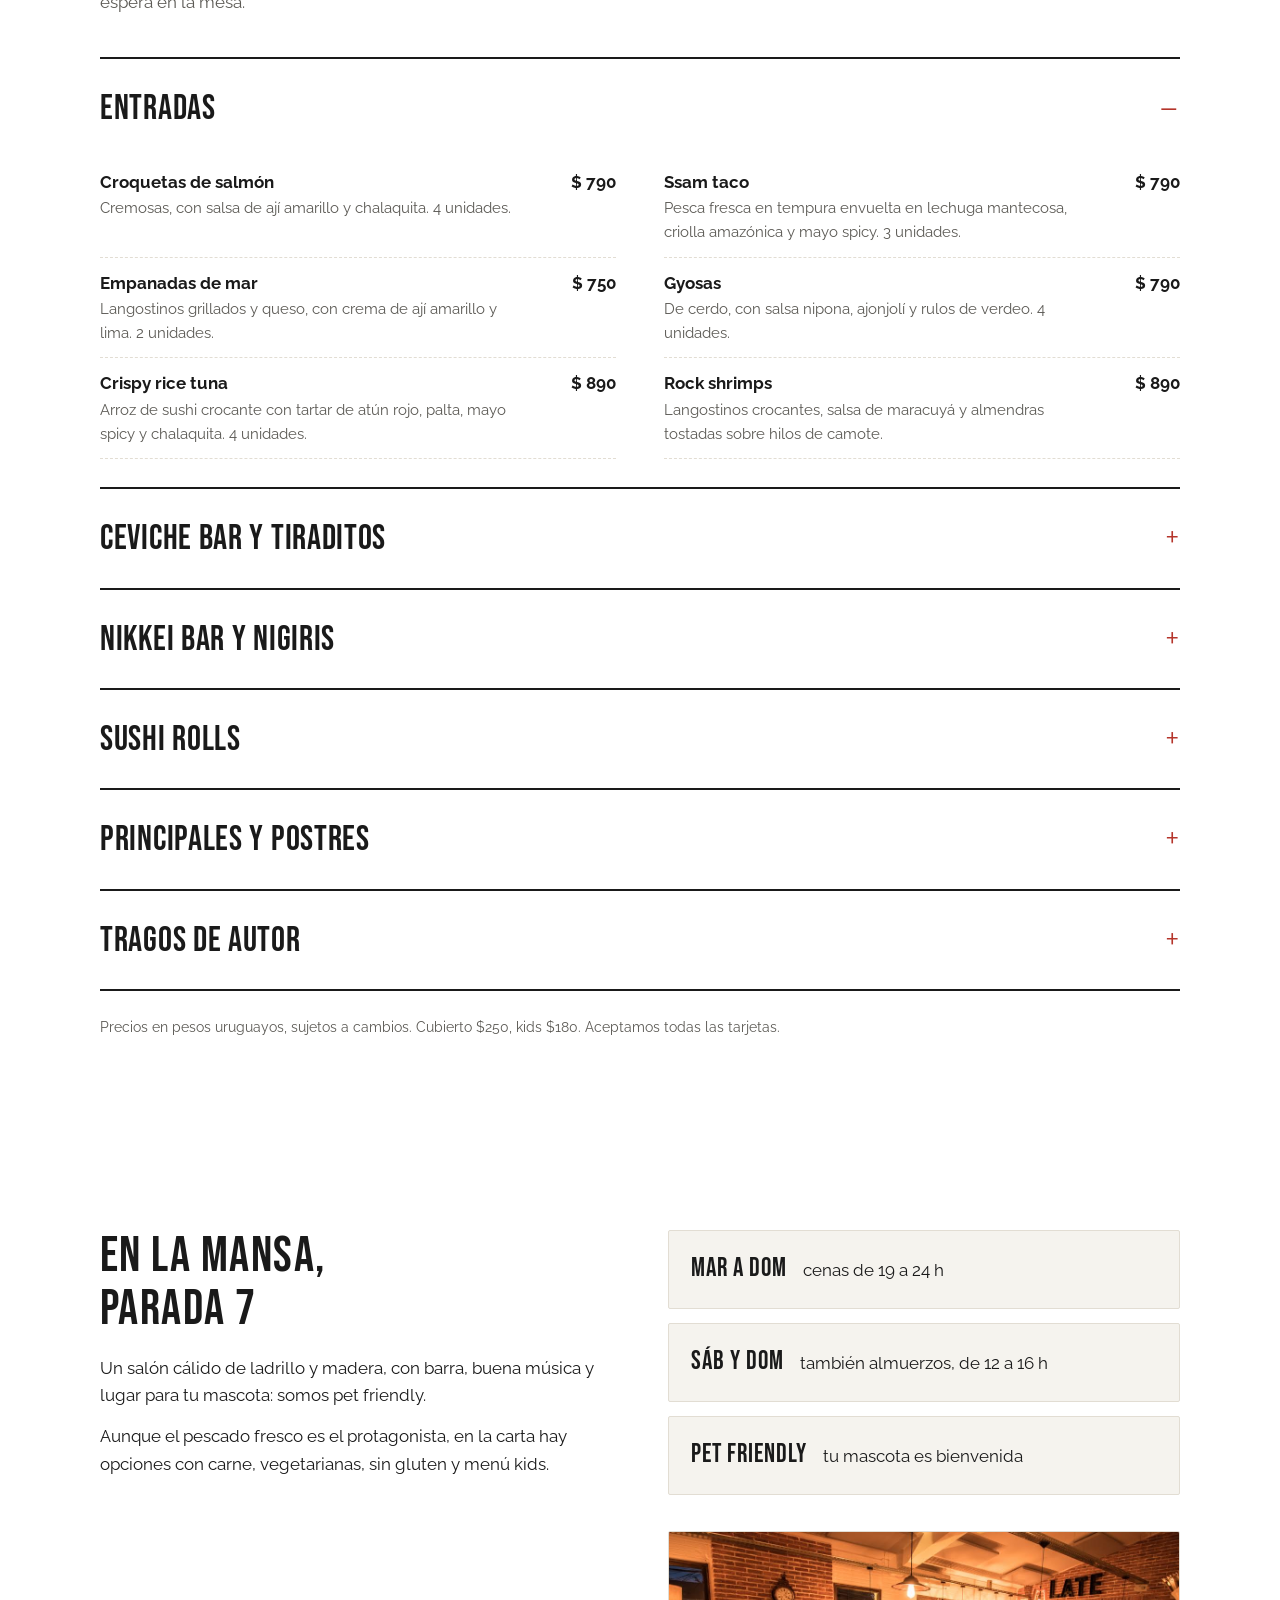
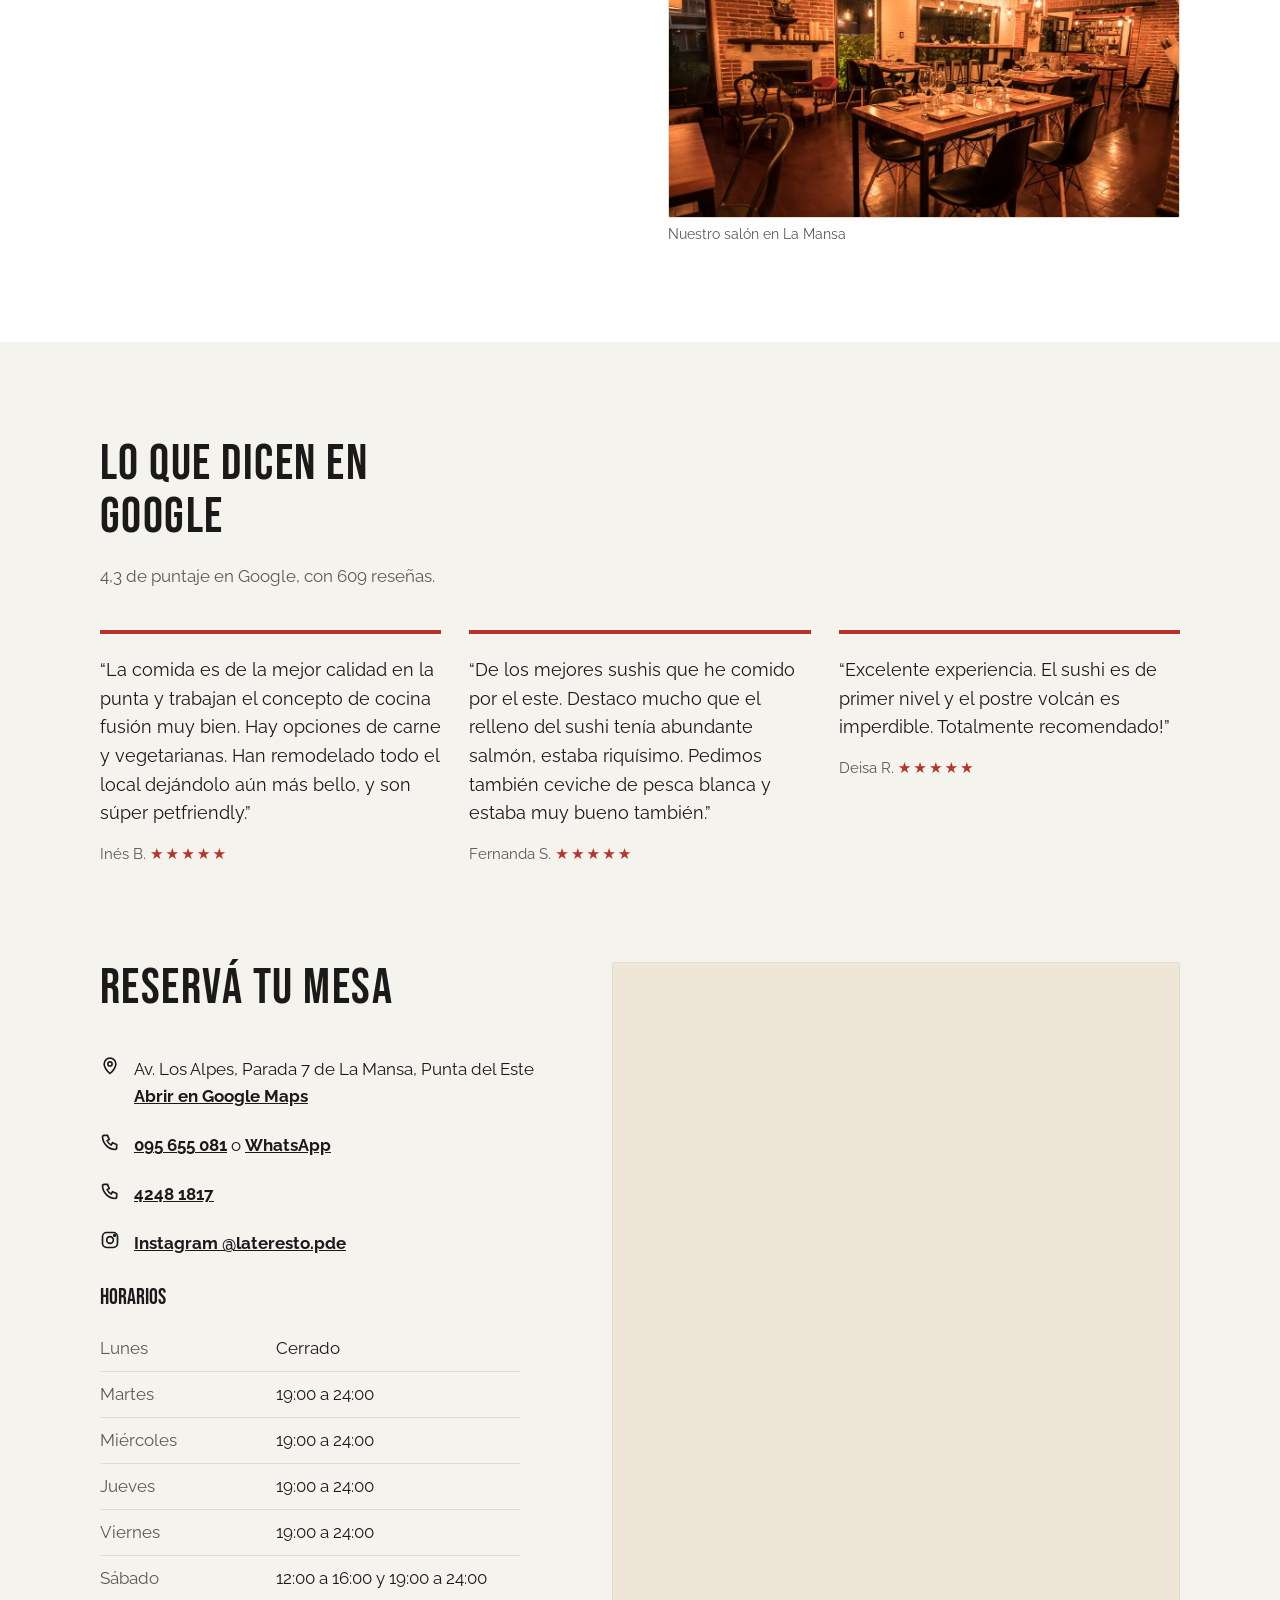
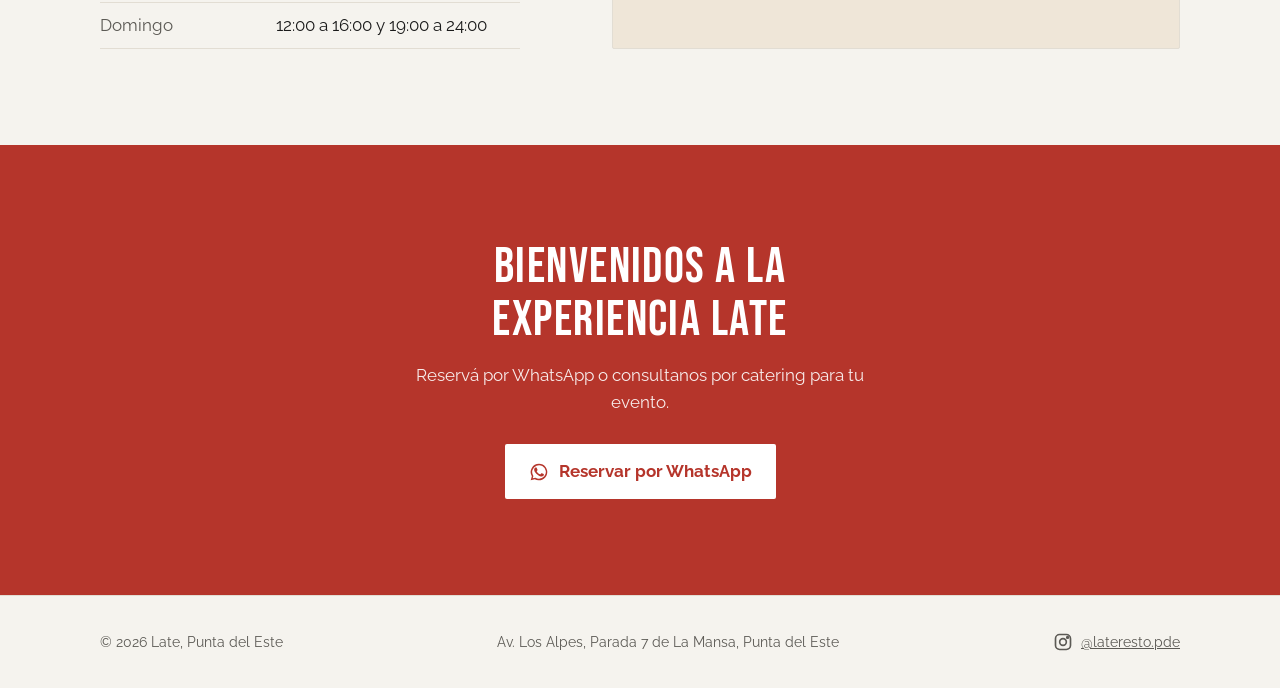
==== commit f7f21f95: "Fotos del local, Instagram visible y datos actualizados Co-Authored-By: Claude Opus 5.5 <noreply@ant" ====
--- a/index.html
+++ b/index.html
@@ -77,6 +77,15 @@
 .quotes{display:grid;grid-template-columns:repeat(auto-fit,minmax(min(100%,300px),1fr));gap:28px}
 .quote{padding-top:22px;border-top:4px solid var(--accent)}
 .quote blockquote{font-size:1.12rem;margin-bottom:14px}
+.visual.photo{margin:0}.visual.photo img{width:100%;aspect-ratio:4/5;object-fit:cover;border-radius:var(--r);display:block}
+.visual.photo figcaption,.gallery figcaption{font-size:.78rem;color:var(--muted);margin-top:6px}
+.visual.photo a,.gallery figcaption a{color:inherit}
+.gallery .grid{columns:4 220px;column-gap:16px}
+.gallery figure{margin:0 0 18px;break-inside:avoid}
+.gallery figure img{width:100%;height:auto;display:block;border-radius:var(--r)}
+.gallery .cap{font-weight:600;font-size:.95rem;color:var(--ink)}
+.place-img{margin-top:22px}.place-img img{width:100%;height:auto;display:block;border-radius:var(--r);border:1px solid var(--line)}
+.place-img figcaption{font-size:.85rem;color:var(--muted);margin-top:6px}
 .menu{background:var(--surface)}
 .menu details{border-top:2px solid var(--ink)}
 .menu details:last-of-type{border-bottom:2px solid var(--ink)}
@@ -115,14 +124,14 @@
 footer .wrap{display:flex;flex-wrap:wrap;justify-content:space-between;gap:12px}
 .float{position:fixed;right:18px;bottom:calc(18px + env(safe-area-inset-bottom,0px));z-index:50;width:58px;height:58px;border-radius:50%;display:grid;place-items:center;background:#25D366;color:#fff;box-shadow:0 10px 24px -8px rgba(0,0,0,.45)}
 .float svg{width:28px;height:28px}
-.hero h1{letter-spacing:.04em;line-height:.95}.logo{letter-spacing:.3em;font-size:1.6rem}.logo .mark{display:none}.services h3,.facts b{letter-spacing:.04em}
+.hero h1{letter-spacing:.04em;line-height:.95}.logo{letter-spacing:.3em;font-size:1.6rem}.logo .mark{display:none}.visual.photo img{aspect-ratio:4/3}.services h3,.facts b{letter-spacing:.04em}
 </style>
 </head>
 <body>
 <header>
   <div class="wrap nav">
     <a class="logo" href="#"><svg class="mark" viewBox="0 0 34 34" aria-hidden="true"><circle cx="17" cy="17" r="17" fill="var(--accent)"/><path d="M9 13h13l-1.4 9c-.3 1.6-1.6 2.6-3.2 2.6h-2.8c-1.6 0-2.9-1-3.2-2.6zM22 15h1.5a3 3 0 0 1 0 6H21" fill="none" stroke="var(--accent-ink)" stroke-width="2"/></svg><span>Late</span></a>
-    <nav aria-label="Principal"><ul><li><a href="#servicios">Servicios</a></li><li><a href="#carta">Carta</a></li><li><a href="#lugar">El lugar</a></li><li><a href="#opiniones">Opiniones</a></li><li><a href="#contacto">Contacto</a></li></ul></nav>
+    <nav aria-label="Principal"><ul><li><a href="#servicios">La experiencia</a></li><li><a href="#carta">Carta</a></li><li><a href="#lugar">El lugar</a></li><li><a href="#opiniones">Opiniones</a></li><li><a href="#contacto">Contacto</a></li></ul></nav>
     <a class="btn btn-main" href="https://wa.me/59895655081?text=Hola%20Late%2C%20quisiera%20reservar%20una%20mesa." target="_blank" rel="noopener"><svg class="i" viewBox="0 0 24 24" fill="currentColor" aria-hidden="true"><path d="M17.5 14.4c-.3-.1-1.7-.8-2-.9-.3-.1-.5-.1-.7.1-.2.3-.8.9-.9 1.1-.2.2-.3.2-.6.1-.3-.1-1.2-.5-2.3-1.4-.9-.8-1.4-1.7-1.6-2-.2-.3 0-.5.1-.6l.4-.5c.2-.2.2-.3.3-.5.1-.2 0-.4 0-.5l-.9-2.2c-.2-.6-.5-.5-.7-.5h-.6c-.2 0-.5.1-.8.4-.3.3-1 1-1 2.4s1 2.8 1.2 3c.1.2 2 3.1 4.9 4.3 2.4 1 2.9.8 3.4.7.5-.1 1.7-.7 2-1.4.2-.7.2-1.3.2-1.4-.1-.1-.3-.2-.6-.3zM12 2a10 10 0 0 0-8.6 15.1L2 22l5-1.3A10 10 0 1 0 12 2zm0 18.2c-1.5 0-3-.4-4.2-1.2l-.3-.2-3 .8.8-2.9-.2-.3A8.2 8.2 0 1 1 12 20.2z"/></svg><span>Reservar</span></a>
   </div>
 </header>
@@ -134,7 +143,7 @@
         <a class="btn btn-main" href="https://wa.me/59895655081?text=Hola%20Late%2C%20quisiera%20reservar%20una%20mesa." target="_blank" rel="noopener"><svg class="i" viewBox="0 0 24 24" fill="currentColor" aria-hidden="true"><path d="M17.5 14.4c-.3-.1-1.7-.8-2-.9-.3-.1-.5-.1-.7.1-.2.3-.8.9-.9 1.1-.2.2-.3.2-.6.1-.3-.1-1.2-.5-2.3-1.4-.9-.8-1.4-1.7-1.6-2-.2-.3 0-.5.1-.6l.4-.5c.2-.2.2-.3.3-.5.1-.2 0-.4 0-.5l-.9-2.2c-.2-.6-.5-.5-.7-.5h-.6c-.2 0-.5.1-.8.4-.3.3-1 1-1 2.4s1 2.8 1.2 3c.1.2 2 3.1 4.9 4.3 2.4 1 2.9.8 3.4.7.5-.1 1.7-.7 2-1.4.2-.7.2-1.3.2-1.4-.1-.1-.3-.2-.6-.3zM12 2a10 10 0 0 0-8.6 15.1L2 22l5-1.3A10 10 0 1 0 12 2zm0 18.2c-1.5 0-3-.4-4.2-1.2l-.3-.2-3 .8.8-2.9-.2-.3A8.2 8.2 0 1 1 12 20.2z"/></svg>Reservar por WhatsApp</a>
         <a class="btn btn-ghost" href="#contacto"><svg class="i" viewBox="0 0 24 24" fill="none" stroke="currentColor" stroke-width="2" aria-hidden="true"><path d="M12 21s-7-6.2-7-11.5a7 7 0 0 1 14 0C19 14.8 12 21 12 21z"/><circle cx="12" cy="9.5" r="2.5"/></svg>Cómo llegar</a>
       </div>
-      <p class="rating"><span class="stars" aria-hidden="true">★★★★☆</span> <span><b>4,3</b> en Google (608 reseñas)</span></p></div><div class="visual" aria-hidden="true"><svg viewBox="0 0 220 200"><path d="M110 18c52-4 92 30 94 80 2 54-40 88-94 86-56-2-96-34-94-88 2-50 42-74 94-78z" fill="var(--soft)"/><path d="M110 18c52-4 92 30 94 80 2 54-40 88-94 86-56-2-96-34-94-88 2-50 42-74 94-78z" fill="none" stroke="var(--ink)" stroke-width="2"/><path d="M114 24c48-2 84 30 86 74" fill="none" stroke="var(--ink)" stroke-width="1.5"/><circle cx="78" cy="112" r="24" fill="var(--ink)"/><circle cx="78" cy="112" r="17" fill="var(--surface)"/><circle cx="78" cy="112" r="8" fill="var(--accent)"/><circle cx="82" cy="109" r="3" fill="#7FA35B"/><circle cx="118" cy="118" r="24" fill="var(--ink)"/><circle cx="118" cy="118" r="17" fill="var(--surface)"/><circle cx="118" cy="118" r="8" fill="var(--accent)"/><circle cx="122" cy="115" r="3" fill="#7FA35B"/><circle cx="98" cy="80" r="24" fill="var(--ink)"/><circle cx="98" cy="80" r="17" fill="var(--surface)"/><circle cx="98" cy="80" r="8" fill="var(--accent)"/><circle cx="102" cy="77" r="3" fill="#7FA35B"/><path d="M150 40l40 110M162 36l38 112" stroke="var(--ink)" stroke-width="5" stroke-linecap="round"/></svg></div></div></section>
+      <p class="rating"><span class="stars" aria-hidden="true">★★★★☆</span> <span><b>4,3</b> en Google (609 reseñas)</span></p></div><figure class="visual photo"><img src="fotos/01.jpg" alt="Roll de salmón y palta empanizado, con salsa para mojar, sobre tabla de madera"></figure></div></section>
 
 <section id="servicios">
   <div class="wrap">
@@ -148,6 +157,7 @@
     </ul>
   </div>
 </section>
+
 
 
 <section id="carta" class="menu">
@@ -167,13 +177,14 @@
   <div class="wrap">
     <div>
       <h2>En La Mansa, Parada 7</h2>
-      <p>Remodelamos el local para que la experiencia sea completa: ambientación cálida, buena música y somos pet friendly.</p>
+      <p>Un salón cálido de ladrillo y madera, con barra, buena música y lugar para tu mascota: somos pet friendly.</p>
       <p>Aunque el pescado fresco es el protagonista, en la carta hay opciones con carne, vegetarianas, sin gluten y menú kids.</p>
     </div>
     <ul class="facts">
       <li><b>Mar a dom</b><span>cenas de 19 a 24 h</span></li>
       <li><b>Sáb y dom</b><span>también almuerzos, de 12 a 16 h</span></li>
       <li><b>Pet friendly</b><span>tu mascota es bienvenida</span></li>
+      <li class="place-img" style="display:block;padding:0;border:0;background:none"><figure style="margin:0"><img src="fotos/02.jpg" alt="Salón de Late con paredes de ladrillo, estufa a leña, mesas de madera y el cartel LATE sobre la barra" loading="lazy"><figcaption>Nuestro salón en La Mansa</figcaption></figure></li>
     </ul>
   </div>
 </section>
@@ -181,7 +192,7 @@
 <section id="opiniones">
   <div class="wrap">
     <h2>Lo que dicen en Google</h2>
-    <p class="section-lead">4,3 de puntaje en Google, con 608 reseñas. Algunas de las más recientes:</p>
+    <p class="section-lead">4,3 de puntaje en Google, con 609 reseñas.</p>
     <div class="quotes">
         <figure class="quote"><blockquote>“La comida es de la mejor calidad en la punta y trabajan el concepto de cocina fusión muy bien. Hay opciones de carne y vegetarianas. Han remodelado todo el local dejándolo aún más bello, y son súper petfriendly.”</blockquote><figcaption>Inés B. <span class="stars" aria-label="5 estrellas">★★★★★</span></figcaption></figure>
         <figure class="quote"><blockquote>“De los mejores sushis que he comido por el este. Destaco mucho que el relleno del sushi tenía abundante salmón, estaba riquísimo. Pedimos también ceviche de pesca blanca y estaba muy bueno también.”</blockquote><figcaption>Fernanda S. <span class="stars" aria-label="5 estrellas">★★★★★</span></figcaption></figure>
@@ -198,7 +209,8 @@
       <div class="row"><svg class="i" viewBox="0 0 24 24" fill="none" stroke="currentColor" stroke-width="2" aria-hidden="true"><path d="M12 21s-7-6.2-7-11.5a7 7 0 0 1 14 0C19 14.8 12 21 12 21z"/><circle cx="12" cy="9.5" r="2.5"/></svg><div>Av. Los Alpes, Parada 7 de La Mansa, Punta del Este<br><a href="https://www.google.com/maps/place/Late+Resto/data=!4m2!3m1!1s0x9575053814dafaeb:0x2546c3043fd8cd41" target="_blank" rel="noopener">Abrir en Google Maps</a></div></div>
       <div class="row"><svg class="i" viewBox="0 0 24 24" fill="none" stroke="currentColor" stroke-width="2" aria-hidden="true"><path d="M5 4h4l2 5-2.5 1.5a11 11 0 0 0 5 5L15 13l5 2v4a2 2 0 0 1-2 2A16 16 0 0 1 3 6a2 2 0 0 1 2-2"/></svg><div><a href="tel:+59895655081">095 655 081</a> o <a href="https://wa.me/59895655081?text=Hola%20Late%2C%20quisiera%20reservar%20una%20mesa." target="_blank" rel="noopener">WhatsApp</a></div></div>
       <div class="row"><svg class="i" viewBox="0 0 24 24" fill="none" stroke="currentColor" stroke-width="2" aria-hidden="true"><path d="M5 4h4l2 5-2.5 1.5a11 11 0 0 0 5 5L15 13l5 2v4a2 2 0 0 1-2 2A16 16 0 0 1 3 6a2 2 0 0 1 2-2"/></svg><div><a href="tel:+59842481817">4248 1817</a></div></div>
-      <div class="row"><svg class="i" viewBox="0 0 24 24" fill="none" stroke="currentColor" stroke-width="2" aria-hidden="true"><rect x="3" y="3" width="18" height="18" rx="5"/><circle cx="12" cy="12" r="4"/><circle cx="17.5" cy="6.5" r="1" fill="currentColor"/></svg><div><a href="https://www.instagram.com/lateresto.pde/" target="_blank" rel="noopener">Instagram</a></div></div>
+      
+      <div class="row"><svg class="i" viewBox="0 0 24 24" fill="none" stroke="currentColor" stroke-width="2" aria-hidden="true"><rect x="3" y="3" width="18" height="18" rx="5"/><circle cx="12" cy="12" r="4"/><circle cx="17.5" cy="6.5" r="1" fill="currentColor"/></svg><div><a href="https://www.instagram.com/lateresto.pde/" target="_blank" rel="noopener">Instagram @lateresto.pde</a></div></div>
       <table class="hours"><caption>Horarios</caption><tr><th scope="row">Lunes</th><td>Cerrado</td></tr><tr><th scope="row">Martes</th><td>19:00 a 24:00</td></tr><tr><th scope="row">Miércoles</th><td>19:00 a 24:00</td></tr><tr><th scope="row">Jueves</th><td>19:00 a 24:00</td></tr><tr><th scope="row">Viernes</th><td>19:00 a 24:00</td></tr><tr><th scope="row">Sábado</th><td>12:00 a 16:00 y 19:00 a 24:00</td></tr><tr><th scope="row">Domingo</th><td>12:00 a 16:00 y 19:00 a 24:00</td></tr></table>
     </div>
     <div class="map"><iframe loading="lazy" title="Mapa de Late" src="https://www.google.com/maps?q=-34.9413889%2C-54.9381304&output=embed"></iframe></div>
@@ -218,6 +230,7 @@
   <div class="wrap">
     <span>© 2026 Late, Punta del Este</span>
     <span>Av. Los Alpes, Parada 7 de La Mansa, Punta del Este</span>
+    <a href="https://www.instagram.com/lateresto.pde/" target="_blank" rel="noopener" style="display:inline-flex;gap:8px;align-items:center"><svg class="i" viewBox="0 0 24 24" fill="none" stroke="currentColor" stroke-width="2" aria-hidden="true"><rect x="3" y="3" width="18" height="18" rx="5"/><circle cx="12" cy="12" r="4"/><circle cx="17.5" cy="6.5" r="1" fill="currentColor"/></svg>@lateresto.pde</a>
   </div>
 </footer>
 <a class="float" href="https://wa.me/59895655081?text=Hola%20Late%2C%20quisiera%20reservar%20una%20mesa." target="_blank" rel="noopener" aria-label="Escribir por WhatsApp"><svg class="i" viewBox="0 0 24 24" fill="currentColor" aria-hidden="true"><path d="M17.5 14.4c-.3-.1-1.7-.8-2-.9-.3-.1-.5-.1-.7.1-.2.3-.8.9-.9 1.1-.2.2-.3.2-.6.1-.3-.1-1.2-.5-2.3-1.4-.9-.8-1.4-1.7-1.6-2-.2-.3 0-.5.1-.6l.4-.5c.2-.2.2-.3.3-.5.1-.2 0-.4 0-.5l-.9-2.2c-.2-.6-.5-.5-.7-.5h-.6c-.2 0-.5.1-.8.4-.3.3-1 1-1 2.4s1 2.8 1.2 3c.1.2 2 3.1 4.9 4.3 2.4 1 2.9.8 3.4.7.5-.1 1.7-.7 2-1.4.2-.7.2-1.3.2-1.4-.1-.1-.3-.2-.6-.3zM12 2a10 10 0 0 0-8.6 15.1L2 22l5-1.3A10 10 0 1 0 12 2zm0 18.2c-1.5 0-3-.4-4.2-1.2l-.3-.2-3 .8.8-2.9-.2-.3A8.2 8.2 0 1 1 12 20.2z"/></svg></a>
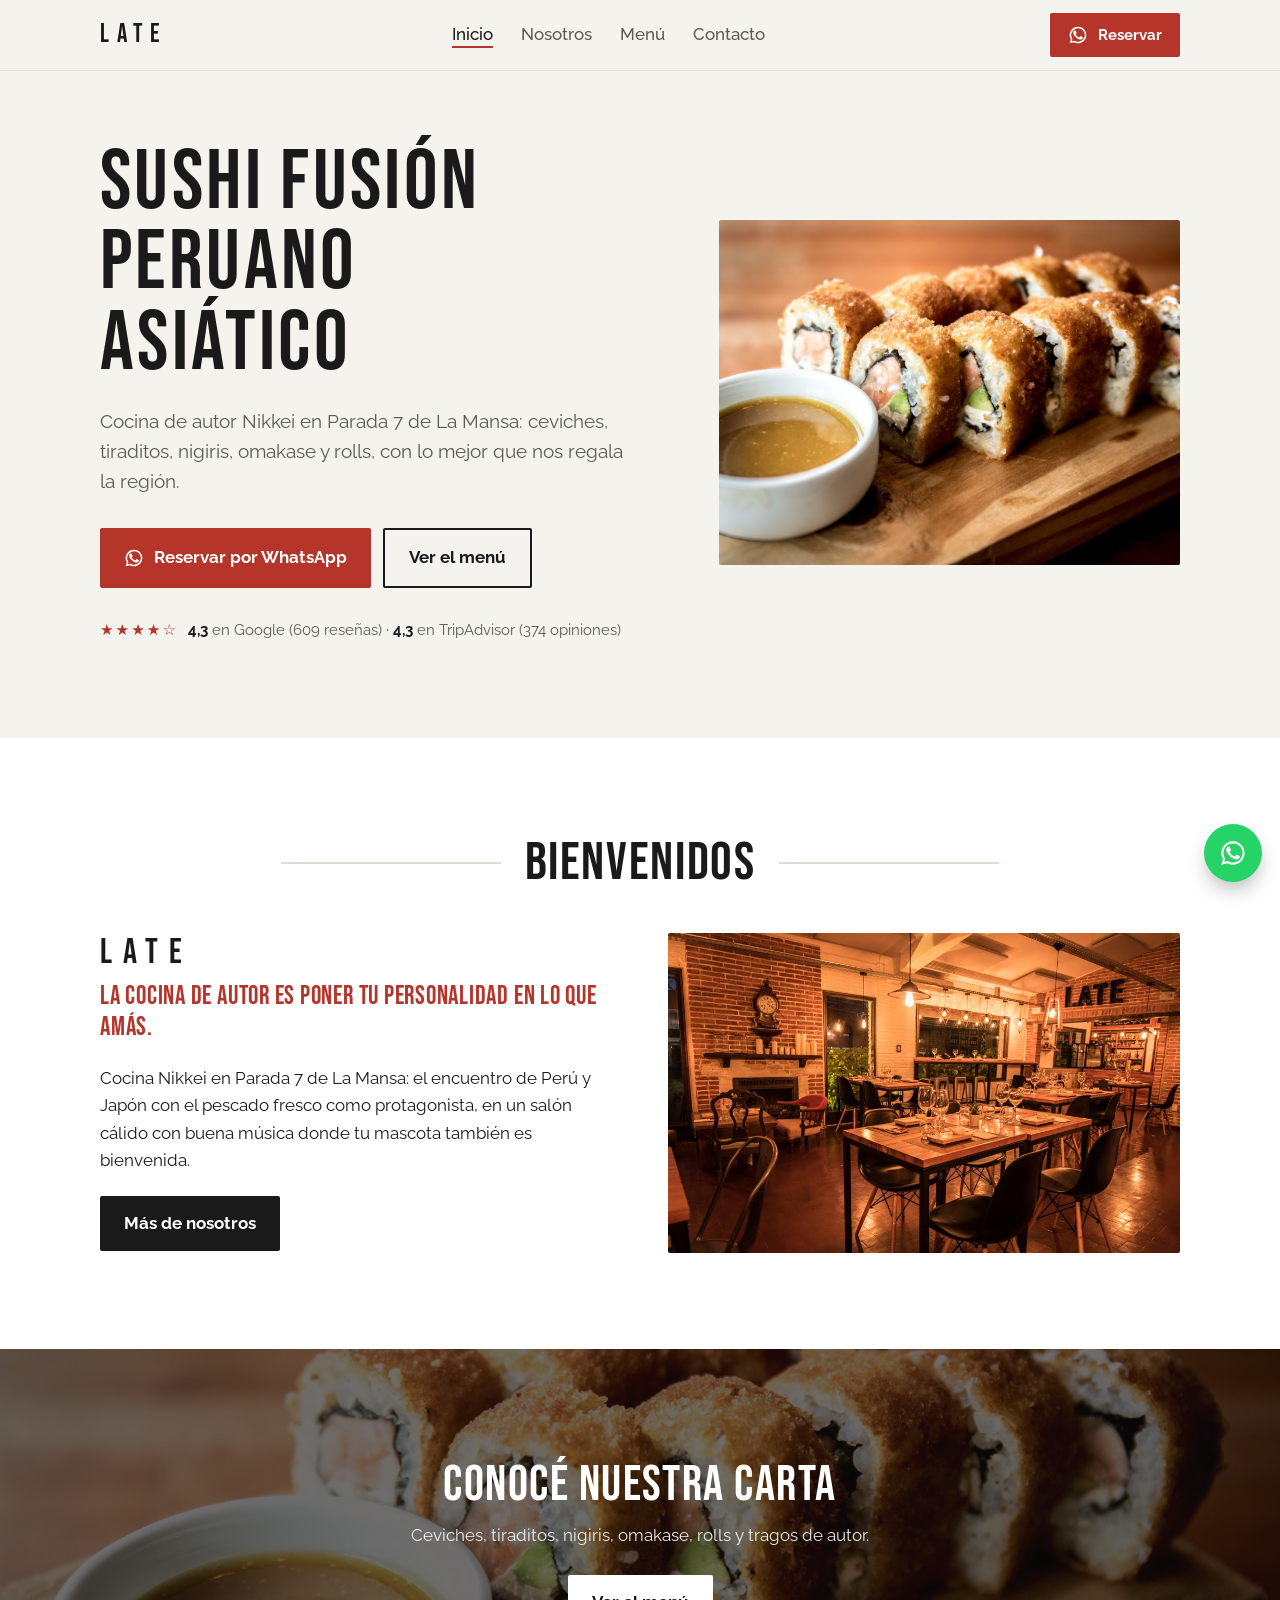
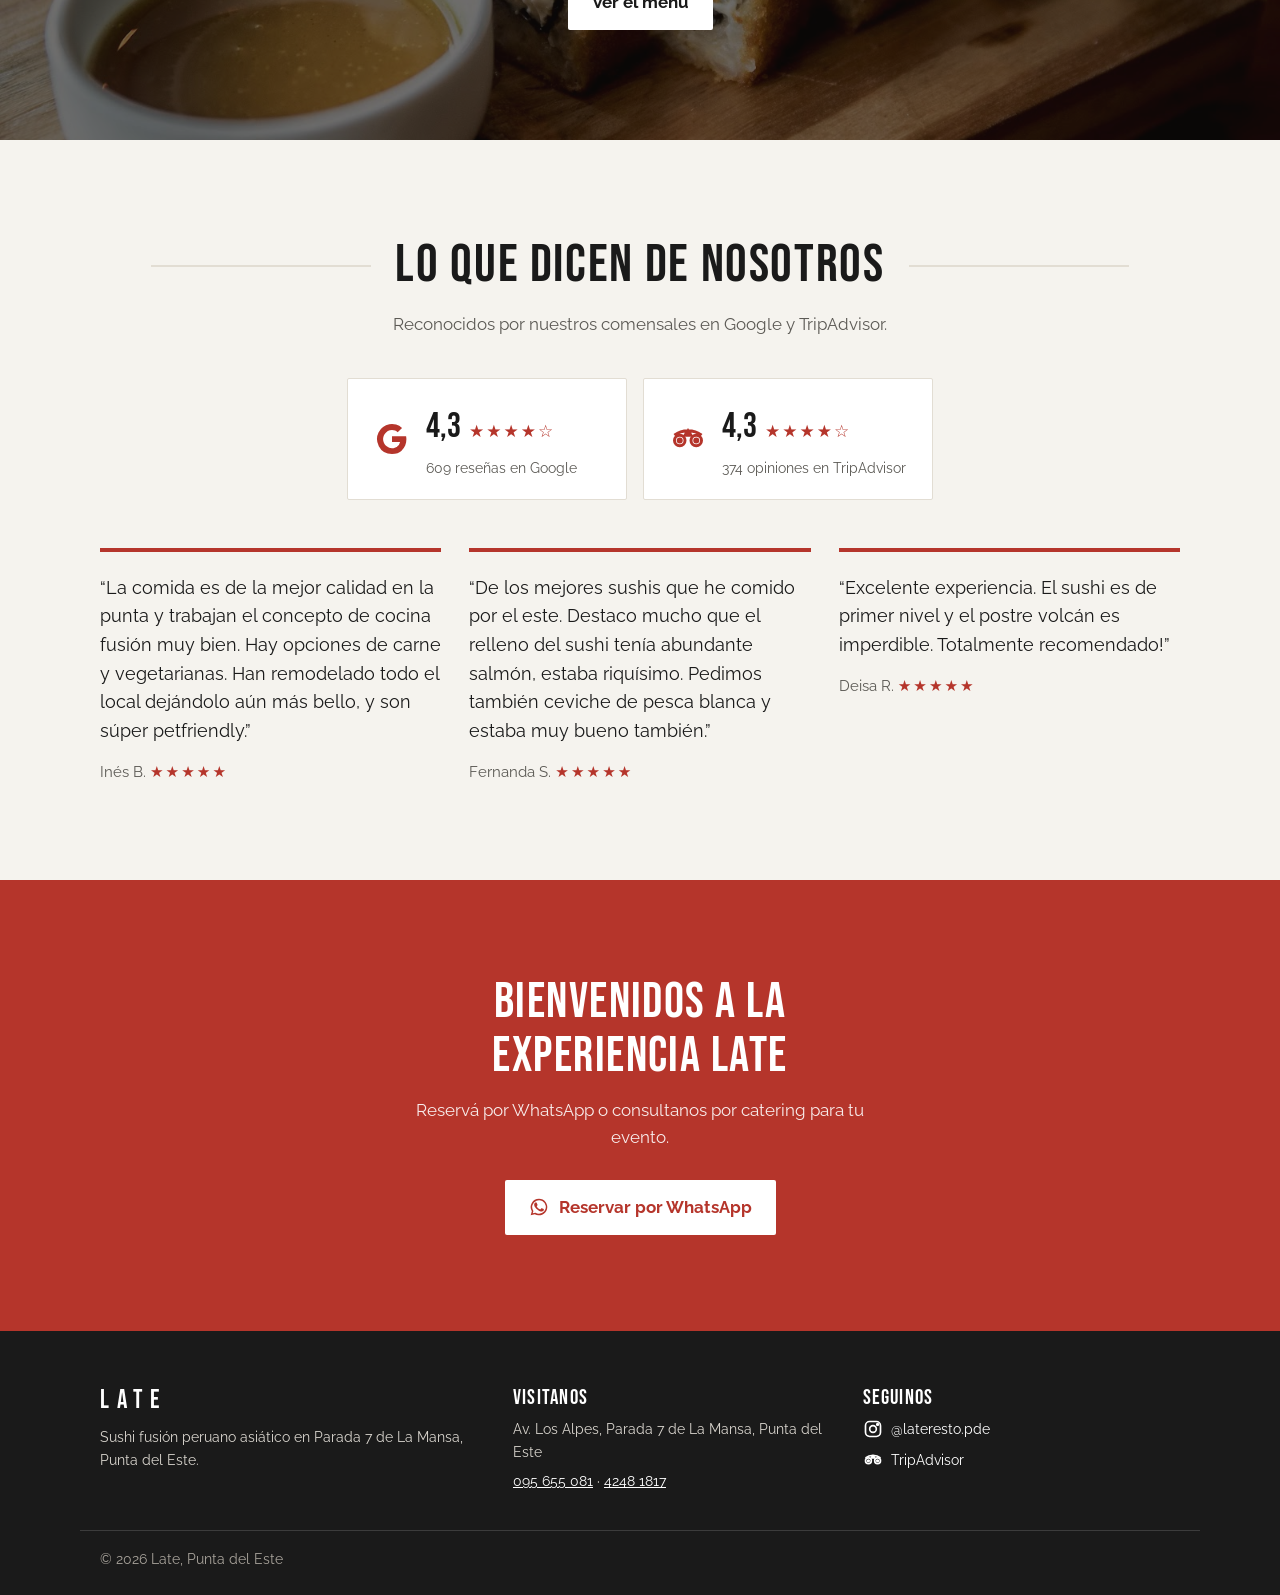
==== commit 7283603e: "Sitio en pestañas: Inicio, Nosotros, Menú y Contacto, con TripAdvisor Co-Authored-By: Claude Opus 5." ====
--- a/index.html
+++ b/index.html
@@ -8,130 +8,13 @@
 <link rel="preconnect" href="https://fonts.googleapis.com">
 <link rel="preconnect" href="https://fonts.gstatic.com" crossorigin>
 <link href="https://fonts.googleapis.com/css2?family=Bebas+Neue&family=Raleway:wght@400;500;700&display=swap" rel="stylesheet">
-<style>
-:root{
-  --bg:#F5F3EE; --surface:#FFFFFF; --ink:#1A1A1A; --muted:#5C5A55;
-  --accent:#B5352B; --accent-ink:#FFFFFF; --soft:#EFE6D8; --line:#E2DDD3;
-  --display:"Bebas Neue", Impact, sans-serif; --body:Raleway, system-ui, sans-serif;
-  --r:2px; --max:1120px;
-}
-*{box-sizing:border-box;margin:0;padding:0}
-html{scroll-behavior:smooth}
-@media (prefers-reduced-motion:reduce){html{scroll-behavior:auto}*{animation:none!important;transition:none!important}}
-body{background:var(--bg);color:var(--ink);font-family:var(--body);font-size:1.0625rem;line-height:1.6;-webkit-font-smoothing:antialiased}
-a{color:inherit}
-:focus-visible{outline:3px solid var(--accent);outline-offset:3px;border-radius:4px}
-.wrap{max-width:var(--max);margin:0 auto;padding:0 20px}
-h1,h2,h3{font-family:var(--display);font-weight:400;line-height:1.08;letter-spacing:0.03em}
-h2{font-size:clamp(2rem,4.4vw,3.1rem);margin-bottom:18px;max-width:18ch}
-.section-lead{color:var(--muted);max-width:56ch;margin-bottom:40px}
-section{padding:96px 0}
-svg.i{width:20px;height:20px;flex:none}
-.btn{display:inline-flex;align-items:center;gap:10px;padding:14px 24px;border-radius:2px;font-weight:700;text-decoration:none;transition:transform .15s,background .15s,color .15s}
-.btn:hover{transform:translateY(-2px)}
-.btn-main{background:var(--accent);color:var(--accent-ink)}
-.btn-ghost{border:2px solid currentColor}
-.stars{color:var(--star, var(--accent));letter-spacing:2px}
-
-header{position:sticky;top:0;z-index:40;background:color-mix(in srgb,var(--bg) 88%,transparent);backdrop-filter:blur(10px);border-bottom:1px solid var(--line)}
-.nav{display:flex;align-items:center;justify-content:space-between;gap:16px;height:70px}
-.logo{font-family:var(--display);font-weight:400;font-size:1.35rem;text-decoration:none;display:flex;align-items:center;gap:10px;line-height:1.1}
-.logo .mark{width:34px;height:34px;flex:none}
-.nav ul{display:flex;gap:28px;list-style:none}
-.nav ul a{text-decoration:none;color:var(--muted);font-weight:500}
-.nav ul a:hover{color:var(--ink)}
-.nav .btn{padding:10px 18px;font-size:.95rem}
-@media(max-width:860px){.nav ul{display:none}}
-@media(max-width:480px){.nav .btn span{display:none}.logo{font-size:1.1rem}}
-
-.hero{padding:72px 0 96px}
-.hero h1{font-size:clamp(2.6rem,6.6vw,6.4rem);margin:0 0 22px;max-width:14ch}
-.lead{font-size:1.18rem;color:var(--muted);max-width:44ch;margin-bottom:32px}
-.cta-row{display:flex;flex-wrap:wrap;gap:12px}
-.rating{display:flex;flex-wrap:wrap;align-items:center;gap:10px;margin-top:30px;color:var(--muted);font-size:.95rem}
-.rating b{color:var(--ink)}
-.visual svg{width:100%;height:auto;display:block}
-.hero-split .wrap{display:grid;grid-template-columns:1.1fr .9fr;gap:56px;align-items:center}
-.hero-band{background:var(--soft)}
-.hero-band .wrap{display:grid;grid-template-columns:1fr 1fr;gap:48px;align-items:center}
-.hero-center .wrap{text-align:center;display:flex;flex-direction:column;align-items:center}
-.hero-center h1{max-width:16ch}
-.hero-center .lead{margin-left:auto;margin-right:auto}
-.hero-center .cta-row,.hero-center .rating{justify-content:center}
-.hero-center .visual{width:min(420px,80%);margin-bottom:28px}
-@media(max-width:860px){.hero-split .wrap,.hero-band .wrap{grid-template-columns:1fr}.hero .visual{max-width:380px}}
-
-.services{list-style:none;display:grid;grid-template-columns:repeat(auto-fit,minmax(min(100%,420px),1fr));column-gap:48px;border-top:2px solid var(--ink)}
-.services li{padding:28px 28px 32px 0;border-bottom:1px solid var(--line)}
-.services h3{font-size:1.45rem;margin-bottom:8px}
-.services p{color:var(--muted);max-width:40ch}
-
-.place{background:var(--surface)}
-.place .wrap{display:grid;grid-template-columns:1fr 1fr;gap:56px;align-items:start}
-.place p{max-width:52ch;margin-bottom:14px}
-.facts{list-style:none;display:grid;gap:14px}
-.facts li{display:flex;gap:16px;align-items:baseline;padding:18px 22px;background:var(--bg);border-radius:var(--r);border:1px solid var(--line)}
-.facts b{font-family:var(--display);font-size:1.6rem;font-weight:400;min-width:4.5ch;color:var(--accent-strong, var(--ink))}
-@media(max-width:860px){.place .wrap{grid-template-columns:1fr}}
-
-.quotes{display:grid;grid-template-columns:repeat(auto-fit,minmax(min(100%,300px),1fr));gap:28px}
-.quote{padding-top:22px;border-top:4px solid var(--accent)}
-.quote blockquote{font-size:1.12rem;margin-bottom:14px}
-.visual.photo{margin:0}.visual.photo img{width:100%;aspect-ratio:4/5;object-fit:cover;border-radius:var(--r);display:block}
-.visual.photo figcaption,.gallery figcaption{font-size:.78rem;color:var(--muted);margin-top:6px}
-.visual.photo a,.gallery figcaption a{color:inherit}
-.gallery .grid{columns:4 220px;column-gap:16px}
-.gallery figure{margin:0 0 18px;break-inside:avoid}
-.gallery figure img{width:100%;height:auto;display:block;border-radius:var(--r)}
-.gallery .cap{font-weight:600;font-size:.95rem;color:var(--ink)}
-.place-img{margin-top:22px}.place-img img{width:100%;height:auto;display:block;border-radius:var(--r);border:1px solid var(--line)}
-.place-img figcaption{font-size:.85rem;color:var(--muted);margin-top:6px}
-.menu{background:var(--surface)}
-.menu details{border-top:2px solid var(--ink)}
-.menu details:last-of-type{border-bottom:2px solid var(--ink)}
-.menu summary{cursor:pointer;list-style:none;display:flex;justify-content:space-between;align-items:baseline;gap:16px;padding:20px 0;font-family:var(--display);font-size:clamp(1.6rem,3vw,2.2rem);letter-spacing:var(--menu-track,.02em)}
-.menu summary::-webkit-details-marker{display:none}
-.menu summary::after{content:'+';color:var(--accent);font-family:var(--body);font-weight:300}
-.menu details[open] summary::after{content:'–'}
-.menu .cat-note{color:var(--muted);margin:-8px 0 16px;font-size:.95rem}
-.menu ul{list-style:none;display:grid;grid-template-columns:repeat(auto-fit,minmax(min(100%,420px),1fr));column-gap:48px;padding-bottom:28px}
-.menu li{padding:12px 0;border-bottom:1px dashed var(--line)}
-.menu .dish{display:flex;justify-content:space-between;gap:16px;font-weight:700}
-.menu .price{font-variant-numeric:tabular-nums;white-space:nowrap}
-.menu li p{color:var(--muted);font-size:.95rem;max-width:46ch}
-.menu .fine{color:var(--muted);font-size:.9rem;margin-top:24px}
-.quote figcaption{color:var(--muted);font-size:.95rem}
-
-.contact .wrap{display:grid;grid-template-columns:.9fr 1.1fr;gap:48px;align-items:stretch}
-.info{display:flex;flex-direction:column;gap:22px}
-.info .row{display:flex;gap:14px;align-items:flex-start}
-.info .row a{font-weight:700}
-.hours{border-collapse:collapse;width:100%;max-width:420px}
-.hours caption{text-align:left;font-family:var(--display);font-size:1.4rem;font-weight:400;margin-bottom:10px}
-.hours th,.hours td{text-align:left;padding:9px 0;border-bottom:1px solid var(--line);font-weight:400}
-.hours th{color:var(--muted);width:42%}
-.hours-note{display:flex;gap:10px;color:var(--muted)}
-.map{border-radius:var(--r);overflow:hidden;min-height:400px;border:1px solid var(--line);background:var(--soft)}
-.map iframe{width:100%;height:100%;min-height:400px;border:0;display:block}
-@media(max-width:860px){.contact .wrap{grid-template-columns:1fr}}
-
-.closing{background:var(--accent);color:var(--accent-ink);text-align:center}
-.closing h2{margin:0 auto 14px}
-.closing p{max-width:50ch;margin:0 auto 28px;opacity:.9}
-.closing .btn{background:var(--accent-ink);color:var(--accent)}
-
-footer{padding:34px 0;border-top:1px solid var(--line);color:var(--muted);font-size:.9rem}
-footer .wrap{display:flex;flex-wrap:wrap;justify-content:space-between;gap:12px}
-.float{position:fixed;right:18px;bottom:calc(18px + env(safe-area-inset-bottom,0px));z-index:50;width:58px;height:58px;border-radius:50%;display:grid;place-items:center;background:#25D366;color:#fff;box-shadow:0 10px 24px -8px rgba(0,0,0,.45)}
-.float svg{width:28px;height:28px}
-.hero h1{letter-spacing:.04em;line-height:.95}.logo{letter-spacing:.3em;font-size:1.6rem}.logo .mark{display:none}.visual.photo img{aspect-ratio:4/3}.services h3,.facts b{letter-spacing:.04em}
-</style>
+<link rel="stylesheet" href="css/styles.css">
 </head>
 <body>
 <header>
   <div class="wrap nav">
-    <a class="logo" href="#"><svg class="mark" viewBox="0 0 34 34" aria-hidden="true"><circle cx="17" cy="17" r="17" fill="var(--accent)"/><path d="M9 13h13l-1.4 9c-.3 1.6-1.6 2.6-3.2 2.6h-2.8c-1.6 0-2.9-1-3.2-2.6zM22 15h1.5a3 3 0 0 1 0 6H21" fill="none" stroke="var(--accent-ink)" stroke-width="2"/></svg><span>Late</span></a>
-    <nav aria-label="Principal"><ul><li><a href="#servicios">La experiencia</a></li><li><a href="#carta">Carta</a></li><li><a href="#lugar">El lugar</a></li><li><a href="#opiniones">Opiniones</a></li><li><a href="#contacto">Contacto</a></li></ul></nav>
+    <a class="logo" href="index.html"><span>Late</span></a>
+    <nav aria-label="Principal"><ul><li><a href="index.html" aria-current="page">Inicio</a></li><li><a href="nosotros.html">Nosotros</a></li><li><a href="menu.html">Menú</a></li><li><a href="contacto.html">Contacto</a></li></ul></nav>
     <a class="btn btn-main" href="https://wa.me/59895655081?text=Hola%20Late%2C%20quisiera%20reservar%20una%20mesa." target="_blank" rel="noopener"><svg class="i" viewBox="0 0 24 24" fill="currentColor" aria-hidden="true"><path d="M17.5 14.4c-.3-.1-1.7-.8-2-.9-.3-.1-.5-.1-.7.1-.2.3-.8.9-.9 1.1-.2.2-.3.2-.6.1-.3-.1-1.2-.5-2.3-1.4-.9-.8-1.4-1.7-1.6-2-.2-.3 0-.5.1-.6l.4-.5c.2-.2.2-.3.3-.5.1-.2 0-.4 0-.5l-.9-2.2c-.2-.6-.5-.5-.7-.5h-.6c-.2 0-.5.1-.8.4-.3.3-1 1-1 2.4s1 2.8 1.2 3c.1.2 2 3.1 4.9 4.3 2.4 1 2.9.8 3.4.7.5-.1 1.7-.7 2-1.4.2-.7.2-1.3.2-1.4-.1-.1-.3-.2-.6-.3zM12 2a10 10 0 0 0-8.6 15.1L2 22l5-1.3A10 10 0 1 0 12 2zm0 18.2c-1.5 0-3-.4-4.2-1.2l-.3-.2-3 .8.8-2.9-.2-.3A8.2 8.2 0 1 1 12 20.2z"/></svg><span>Reservar</span></a>
   </div>
 </header>
@@ -141,79 +24,47 @@
       <p class="lead">Cocina de autor Nikkei en Parada 7 de La Mansa: ceviches, tiraditos, nigiris, omakase y rolls, con lo mejor que nos regala la región.</p>
       <div class="cta-row">
         <a class="btn btn-main" href="https://wa.me/59895655081?text=Hola%20Late%2C%20quisiera%20reservar%20una%20mesa." target="_blank" rel="noopener"><svg class="i" viewBox="0 0 24 24" fill="currentColor" aria-hidden="true"><path d="M17.5 14.4c-.3-.1-1.7-.8-2-.9-.3-.1-.5-.1-.7.1-.2.3-.8.9-.9 1.1-.2.2-.3.2-.6.1-.3-.1-1.2-.5-2.3-1.4-.9-.8-1.4-1.7-1.6-2-.2-.3 0-.5.1-.6l.4-.5c.2-.2.2-.3.3-.5.1-.2 0-.4 0-.5l-.9-2.2c-.2-.6-.5-.5-.7-.5h-.6c-.2 0-.5.1-.8.4-.3.3-1 1-1 2.4s1 2.8 1.2 3c.1.2 2 3.1 4.9 4.3 2.4 1 2.9.8 3.4.7.5-.1 1.7-.7 2-1.4.2-.7.2-1.3.2-1.4-.1-.1-.3-.2-.6-.3zM12 2a10 10 0 0 0-8.6 15.1L2 22l5-1.3A10 10 0 1 0 12 2zm0 18.2c-1.5 0-3-.4-4.2-1.2l-.3-.2-3 .8.8-2.9-.2-.3A8.2 8.2 0 1 1 12 20.2z"/></svg>Reservar por WhatsApp</a>
-        <a class="btn btn-ghost" href="#contacto"><svg class="i" viewBox="0 0 24 24" fill="none" stroke="currentColor" stroke-width="2" aria-hidden="true"><path d="M12 21s-7-6.2-7-11.5a7 7 0 0 1 14 0C19 14.8 12 21 12 21z"/><circle cx="12" cy="9.5" r="2.5"/></svg>Cómo llegar</a>
+        <a class="btn btn-ghost" href="menu.html">Ver el menú</a>
       </div>
-      <p class="rating"><span class="stars" aria-hidden="true">★★★★☆</span> <span><b>4,3</b> en Google (609 reseñas)</span></p></div><figure class="visual photo"><img src="fotos/01.jpg" alt="Roll de salmón y palta empanizado, con salsa para mojar, sobre tabla de madera"></figure></div></section>
+      <p class="rating"><span class="stars" aria-hidden="true">★★★★☆</span> <span><b>4,3</b> en Google (609 reseñas) · <b>4,3</b> en TripAdvisor (374 opiniones)</span></p></div>
+    <figure class="visual photo"><img src="fotos/01.jpg" alt="Roll de salmón y palta empanizado, con salsa para mojar, sobre tabla de madera"></figure></div></section>
 
-<section id="servicios">
+<section class="welcome">
   <div class="wrap">
-    <h2>La experiencia Late</h2>
-    <p class="section-lead">La cocina de autor es poner tu personalidad en lo que amás. Bienvenidos.</p>
-    <ul class="services">
-        <li><h3>Nikkei bar</h3><p>Omakase de 15 a 60 piezas, creación de nuestros itamae, y omakase veggie.</p></li>
-        <li><h3>Ceviche bar</h3><p>Clásico, tres ajíes, mixto, criollo y pasión, o la degustación de tres.</p></li>
-        <li><h3>Platos intervenidos</h3><p>Nuevos platos de la carta intervenidos por Astrid Acuña.</p></li>
-        <li><h3>Catering</h3><p>Llevamos la experiencia Late a tu evento: consultanos.</p></li>
-    </ul>
+    <h2 class="ruled">Bienvenidos</h2>
+    <div class="welcome-grid">
+      <div>
+        <h3>Late</h3>
+        <p class="tagline">La cocina de autor es poner tu personalidad en lo que amás.</p>
+        <p>Cocina Nikkei en Parada 7 de La Mansa: el encuentro de Perú y Japón con el pescado fresco como protagonista, en un salón cálido con buena música donde tu mascota también es bienvenida.</p>
+        <a class="btn btn-dark" href="nosotros.html">Más de nosotros</a>
+      </div>
+      <figure class="welcome-photo"><img src="fotos/02.jpg" alt="Salón de Late con paredes de ladrillo, estufa a leña, mesas de madera y el cartel LATE sobre la barra" loading="lazy"></figure>
+    </div>
   </div>
 </section>
 
-
-
-<section id="carta" class="menu">
+<section class="band" style="--img:url('../fotos/01.jpg')">
   <div class="wrap">
-    <h2>La carta</h2>
-    <p class="section-lead">Algunos de nuestros platos. La carta completa, con vinos y tragos, te espera en la mesa.</p>
-    <details open><summary>Entradas</summary><ul><li><div class="dish"><span>Croquetas de salmón</span><span class="price">$ 790</span></div><p>Cremosas, con salsa de ají amarillo y chalaquita. 4 unidades.</p></li><li><div class="dish"><span>Ssam taco</span><span class="price">$ 790</span></div><p>Pesca fresca en tempura envuelta en lechuga mantecosa, criolla amazónica y mayo spicy. 3 unidades.</p></li><li><div class="dish"><span>Empanadas de mar</span><span class="price">$ 750</span></div><p>Langostinos grillados y queso, con crema de ají amarillo y lima. 2 unidades.</p></li><li><div class="dish"><span>Gyosas</span><span class="price">$ 790</span></div><p>De cerdo, con salsa nipona, ajonjolí y rulos de verdeo. 4 unidades.</p></li><li><div class="dish"><span>Crispy rice tuna</span><span class="price">$ 890</span></div><p>Arroz de sushi crocante con tartar de atún rojo, palta, mayo spicy y chalaquita. 4 unidades.</p></li><li><div class="dish"><span>Rock shrimps</span><span class="price">$ 890</span></div><p>Langostinos crocantes, salsa de maracuyá y almendras tostadas sobre hilos de camote.</p></li></ul></details>
-    <details><summary>Ceviche bar y tiraditos</summary><ul><li><div class="dish"><span>Degustación de ceviches</span><span class="price">$ 1600</span></div><p>Clásico, tres ajíes y criollo.</p></li><li><div class="dish"><span>Ceviche clásico</span><span class="price">$ 920</span></div><p>Pesca del día, leche de tigre, cebolla, maíz chulpi, cilantro, camote y lechuga.</p></li><li><div class="dish"><span>Ceviche pasión</span><span class="price">$ 950</span></div><p>Atún, leche de tigre con maracuyá, pepino y palta, aceite de ajonjolí y sésamo.</p></li><li><div class="dish"><span>Ceviche mixto</span><span class="price">$ 970</span></div><p>Pesca del día, langostinos, pulpo, cebolla colorada, leche de tigre y maíz chulpi.</p></li><li><div class="dish"><span>Tiradito pasión</span><span class="price">$ 970</span></div><p>Salmón rosado, salsa de maracuyá e hilos de camote.</p></li><li><div class="dish"><span>Tiradito de pulpo</span><span class="price">$ 1350</span></div><p>Pulpo español, salsa cevichera de olivas, palta, morrón ahumado y chalaquita.</p></li></ul></details>
-    <details><summary>Nikkei bar y nigiris</summary><ul><li><div class="dish"><span>Omakase 15 piezas</span><span class="price">$ 1800</span></div><p>Nigiris, sashimis y rolls.</p></li><li><div class="dish"><span>Omakase 35 piezas</span><span class="price">$ 4100</span></div><p>Creación de nuestros itamae: sashimis, nigiris y rolls.</p></li><li><div class="dish"><span>Omakase veggie 25 piezas</span><span class="price">$ 3400</span></div><p>Plant power, portobello roll, mango roll, bio roll y nigiris de palta.</p></li><li><div class="dish"><span>Degustación de nigiris</span><span class="price">$ 2200</span></div><p>Diez piezas: salmón trufado, shiromi spicy, atún, langostinos gratinados y pulpo.</p></li><li><div class="dish"><span>Nigiri trufado</span><span class="price">$ 450</span></div><p>Salmón con aceite de trufa, ralladura de cítricos y sal maldon. 2 unidades.</p></li><li><div class="dish"><span>Sashimi de salmón trufado</span><span class="price">$ 650</span></div><p>4 cortes sellados en aceite de trufa, sal maldon y limón.</p></li></ul></details>
-    <details><summary>Sushi rolls</summary><p class="cat-note">10 piezas por roll.</p><ul><li><div class="dish"><span>Acevichado</span><span class="price">$ 890</span></div><p>Langostinos furai, palta, cobertura de pesca blanca, salsa acevichada y furikake.</p></li><li><div class="dish"><span>Limeño</span><span class="price">$ 900</span></div><p>Langostinos apanados y queso, cubierto de salmón, gajos de lima y salsa tare.</p></li><li><div class="dish"><span>Tuna tartar</span><span class="price">$ 900</span></div><p>Maki crocante de salmón, palta y queso, coronado de tartar de atún y mayo de gochujang.</p></li><li><div class="dish"><span>Anticuchero</span><span class="price">$ 900</span></div><p>Pesca en tempura, queso crema, palta, pesca fresca, mayo anticuchera y chimichurri.</p></li><li><div class="dish"><span>Plant power</span><span class="price">$ 950</span></div><p>Gírgolas furai, queso de cajú, cobertura de zanahoria, salsa tare y lima.</p></li><li><div class="dish"><span>Tropical</span><span class="price">$ 890</span></div><p>Salmón, queso phila, cobertura de mango y crocante de castañas de cajú.</p></li></ul></details>
-    <details><summary>Principales y postres</summary><ul><li><div class="dish"><span>Lomo salteado</span><span class="price">$ 1350</span></div><p>Filet mignon en su salsa, cebolla colorada, tomate, papas doradas, arroz y cilantro.</p></li><li><div class="dish"><span>Arroz con mariscos</span><span class="price">$ 1250</span></div><p>Arroz cremoso, mix de mariscos sellados, chalaquita y micro greens.</p></li><li><div class="dish"><span>Salmón a la chapa</span><span class="price">$ 1300</span></div><p>Salmón sellado, beurre blanc de ají amarillo, papas rotas y berros.</p></li><li><div class="dish"><span>Burger Late</span><span class="price">$ 950</span></div><p>Doble entraña Angus, cheddar, bacon, salsa Big Mac, pan de papa y papas crunch.</p></li><li><div class="dish"><span>Suspiro limeño</span><span class="price">$ 590</span></div><p>Manjar de yemas, merengue y crocante de vainilla.</p></li><li><div class="dish"><span>Volcán de chocolate</span><span class="price">$ 590</span></div><p>Volcán 65 %, tierra de cacao, tejas de chocolate y helado de chocolate.</p></li></ul></details>
-    <details><summary>Tragos de autor</summary><p class="cat-note">También tragos clásicos, sin alcohol y una carta de vinos uruguayos y argentinos.</p><ul><li><div class="dish"><span>Late sour</span><span class="price">$ 470</span></div><p>Aperol, maracuyá y frutos rojos.</p></li><li><div class="dish"><span>Hot pepper</span><span class="price">$ 470</span></div><p>Tequila, almíbar de ají rojo, pimienta de Jamaica y limón.</p></li><li><div class="dish"><span>Amalia</span><span class="price">$ 470</span></div><p>Gin, Campari, maracuyá y sirope de romero.</p></li><li><div class="dish"><span>Pisco sour</span><span class="price">$ 450</span></div><p>Bien peruano.</p></li></ul></details>
-    <p class="fine">Precios en pesos uruguayos, sujetos a cambios. Cubierto $250, kids $180. Aceptamos todas las tarjetas.</p>
-  </div>
-</section>
-<section id="lugar" class="place">
-  <div class="wrap">
-    <div>
-      <h2>En La Mansa, Parada 7</h2>
-      <p>Un salón cálido de ladrillo y madera, con barra, buena música y lugar para tu mascota: somos pet friendly.</p>
-      <p>Aunque el pescado fresco es el protagonista, en la carta hay opciones con carne, vegetarianas, sin gluten y menú kids.</p>
-    </div>
-    <ul class="facts">
-      <li><b>Mar a dom</b><span>cenas de 19 a 24 h</span></li>
-      <li><b>Sáb y dom</b><span>también almuerzos, de 12 a 16 h</span></li>
-      <li><b>Pet friendly</b><span>tu mascota es bienvenida</span></li>
-      <li class="place-img" style="display:block;padding:0;border:0;background:none"><figure style="margin:0"><img src="fotos/02.jpg" alt="Salón de Late con paredes de ladrillo, estufa a leña, mesas de madera y el cartel LATE sobre la barra" loading="lazy"><figcaption>Nuestro salón en La Mansa</figcaption></figure></li>
-    </ul>
+    <h2>Conocé nuestra carta</h2>
+    <p>Ceviches, tiraditos, nigiris, omakase, rolls y tragos de autor.</p>
+    <a class="btn" href="menu.html">Ver el menú</a>
   </div>
 </section>
 
-<section id="opiniones">
+<section class="reconocidos">
   <div class="wrap">
-    <h2>Lo que dicen en Google</h2>
-    <p class="section-lead">4,3 de puntaje en Google, con 609 reseñas.</p>
+    <h2 class="ruled">Lo que dicen de nosotros</h2>
+    <p class="section-lead center">Reconocidos por nuestros comensales en Google y TripAdvisor.</p>
+    <div class="ratings">
+      <a class="rating-card" href="https://www.google.com/maps/place/Late+Resto/data=!4m2!3m1!1s0x9575053814dafaeb:0x2546c3043fd8cd41" target="_blank" rel="noopener"><svg class="i" viewBox="0 0 24 24" aria-hidden="true"><path fill="currentColor" d="M21.6 12.2c0-.7-.1-1.4-.2-2H12v3.8h5.4a4.6 4.6 0 0 1-2 3v2.5h3.2c1.9-1.7 3-4.3 3-7.3zM12 22c2.7 0 5-.9 6.6-2.4l-3.2-2.5c-.9.6-2 1-3.4 1-2.6 0-4.8-1.8-5.6-4.1H3.1v2.6A10 10 0 0 0 12 22zM6.4 14a6 6 0 0 1 0-3.9V7.5H3.1a10 10 0 0 0 0 9zM12 6c1.5 0 2.8.5 3.8 1.5l2.9-2.9A10 10 0 0 0 3.1 7.5l3.3 2.6C7.2 7.8 9.4 6 12 6z"/></svg><div><b>4,3</b><span class="stars" aria-hidden="true">★★★★☆</span><small>609 reseñas en Google</small></div></a>
+      <a class="rating-card" href="https://www.tripadvisor.com.ar/Restaurant_Review-g294066-d3463813-Reviews-Late_Resto_Punta_Del_Este-Punta_del_Este_Maldonado_Department.html" target="_blank" rel="noopener"><svg class="i" viewBox="0 0 24 24" fill="none" stroke="currentColor" stroke-width="2" aria-hidden="true"><circle cx="6.5" cy="13" r="3.5"/><circle cx="17.5" cy="13" r="3.5"/><circle cx="6.5" cy="13" r="1" fill="currentColor"/><circle cx="17.5" cy="13" r="1" fill="currentColor"/><path d="M3 9.5c2.5-2 5.5-3 9-3s6.5 1 9 3M12 6.5 10 9.5h4z"/></svg><div><b>4,3</b><span class="stars" aria-hidden="true">★★★★☆</span><small>374 opiniones en TripAdvisor</small></div></a>
+    </div>
     <div class="quotes">
         <figure class="quote"><blockquote>“La comida es de la mejor calidad en la punta y trabajan el concepto de cocina fusión muy bien. Hay opciones de carne y vegetarianas. Han remodelado todo el local dejándolo aún más bello, y son súper petfriendly.”</blockquote><figcaption>Inés B. <span class="stars" aria-label="5 estrellas">★★★★★</span></figcaption></figure>
         <figure class="quote"><blockquote>“De los mejores sushis que he comido por el este. Destaco mucho que el relleno del sushi tenía abundante salmón, estaba riquísimo. Pedimos también ceviche de pesca blanca y estaba muy bueno también.”</blockquote><figcaption>Fernanda S. <span class="stars" aria-label="5 estrellas">★★★★★</span></figcaption></figure>
         <figure class="quote"><blockquote>“Excelente experiencia. El sushi es de primer nivel y el postre volcán es imperdible. Totalmente recomendado!”</blockquote><figcaption>Deisa R. <span class="stars" aria-label="5 estrellas">★★★★★</span></figcaption></figure>
     </div>
-  </div>
-</section>
-
-<section id="contacto" class="contact" style="padding-top:0">
-
-  <div class="wrap">
-    <div class="info">
-      <h2>Reservá tu mesa</h2>
-      <div class="row"><svg class="i" viewBox="0 0 24 24" fill="none" stroke="currentColor" stroke-width="2" aria-hidden="true"><path d="M12 21s-7-6.2-7-11.5a7 7 0 0 1 14 0C19 14.8 12 21 12 21z"/><circle cx="12" cy="9.5" r="2.5"/></svg><div>Av. Los Alpes, Parada 7 de La Mansa, Punta del Este<br><a href="https://www.google.com/maps/place/Late+Resto/data=!4m2!3m1!1s0x9575053814dafaeb:0x2546c3043fd8cd41" target="_blank" rel="noopener">Abrir en Google Maps</a></div></div>
-      <div class="row"><svg class="i" viewBox="0 0 24 24" fill="none" stroke="currentColor" stroke-width="2" aria-hidden="true"><path d="M5 4h4l2 5-2.5 1.5a11 11 0 0 0 5 5L15 13l5 2v4a2 2 0 0 1-2 2A16 16 0 0 1 3 6a2 2 0 0 1 2-2"/></svg><div><a href="tel:+59895655081">095 655 081</a> o <a href="https://wa.me/59895655081?text=Hola%20Late%2C%20quisiera%20reservar%20una%20mesa." target="_blank" rel="noopener">WhatsApp</a></div></div>
-      <div class="row"><svg class="i" viewBox="0 0 24 24" fill="none" stroke="currentColor" stroke-width="2" aria-hidden="true"><path d="M5 4h4l2 5-2.5 1.5a11 11 0 0 0 5 5L15 13l5 2v4a2 2 0 0 1-2 2A16 16 0 0 1 3 6a2 2 0 0 1 2-2"/></svg><div><a href="tel:+59842481817">4248 1817</a></div></div>
-      
-      <div class="row"><svg class="i" viewBox="0 0 24 24" fill="none" stroke="currentColor" stroke-width="2" aria-hidden="true"><rect x="3" y="3" width="18" height="18" rx="5"/><circle cx="12" cy="12" r="4"/><circle cx="17.5" cy="6.5" r="1" fill="currentColor"/></svg><div><a href="https://www.instagram.com/lateresto.pde/" target="_blank" rel="noopener">Instagram @lateresto.pde</a></div></div>
-      <table class="hours"><caption>Horarios</caption><tr><th scope="row">Lunes</th><td>Cerrado</td></tr><tr><th scope="row">Martes</th><td>19:00 a 24:00</td></tr><tr><th scope="row">Miércoles</th><td>19:00 a 24:00</td></tr><tr><th scope="row">Jueves</th><td>19:00 a 24:00</td></tr><tr><th scope="row">Viernes</th><td>19:00 a 24:00</td></tr><tr><th scope="row">Sábado</th><td>12:00 a 16:00 y 19:00 a 24:00</td></tr><tr><th scope="row">Domingo</th><td>12:00 a 16:00 y 19:00 a 24:00</td></tr></table>
-    </div>
-    <div class="map"><iframe loading="lazy" title="Mapa de Late" src="https://www.google.com/maps?q=-34.9413889%2C-54.9381304&output=embed"></iframe></div>
   </div>
 </section>
 
@@ -228,10 +79,21 @@
 
 <footer>
   <div class="wrap">
-    <span>© 2026 Late, Punta del Este</span>
-    <span>Av. Los Alpes, Parada 7 de La Mansa, Punta del Este</span>
-    <a href="https://www.instagram.com/lateresto.pde/" target="_blank" rel="noopener" style="display:inline-flex;gap:8px;align-items:center"><svg class="i" viewBox="0 0 24 24" fill="none" stroke="currentColor" stroke-width="2" aria-hidden="true"><rect x="3" y="3" width="18" height="18" rx="5"/><circle cx="12" cy="12" r="4"/><circle cx="17.5" cy="6.5" r="1" fill="currentColor"/></svg>@lateresto.pde</a>
+    <div>
+      <a class="logo" href="index.html"><span>Late</span></a>
+      <p>Sushi fusión peruano asiático en Parada 7 de La Mansa, Punta del Este.</p>
+    </div>
+    <div>
+      <h3>Visitanos</h3>
+      <p>Av. Los Alpes, Parada 7 de La Mansa, Punta del Este</p>
+      <p><a href="tel:+59895655081">095 655 081</a> · <a href="tel:+59842481817">4248 1817</a></p>
+    </div>
+    <div>
+      <h3>Seguinos</h3>
+      <p class="social"><a href="https://www.instagram.com/lateresto.pde/" target="_blank" rel="noopener"><svg class="i" viewBox="0 0 24 24" fill="none" stroke="currentColor" stroke-width="2" aria-hidden="true"><rect x="3" y="3" width="18" height="18" rx="5"/><circle cx="12" cy="12" r="4"/><circle cx="17.5" cy="6.5" r="1" fill="currentColor"/></svg>@lateresto.pde</a><a href="https://www.tripadvisor.com.ar/Restaurant_Review-g294066-d3463813-Reviews-Late_Resto_Punta_Del_Este-Punta_del_Este_Maldonado_Department.html" target="_blank" rel="noopener"><svg class="i" viewBox="0 0 24 24" fill="none" stroke="currentColor" stroke-width="2" aria-hidden="true"><circle cx="6.5" cy="13" r="3.5"/><circle cx="17.5" cy="13" r="3.5"/><circle cx="6.5" cy="13" r="1" fill="currentColor"/><circle cx="17.5" cy="13" r="1" fill="currentColor"/><path d="M3 9.5c2.5-2 5.5-3 9-3s6.5 1 9 3M12 6.5 10 9.5h4z"/></svg>TripAdvisor</a></p>
+    </div>
   </div>
+  <div class="wrap fine-foot"><span>© 2026 Late, Punta del Este</span></div>
 </footer>
 <a class="float" href="https://wa.me/59895655081?text=Hola%20Late%2C%20quisiera%20reservar%20una%20mesa." target="_blank" rel="noopener" aria-label="Escribir por WhatsApp"><svg class="i" viewBox="0 0 24 24" fill="currentColor" aria-hidden="true"><path d="M17.5 14.4c-.3-.1-1.7-.8-2-.9-.3-.1-.5-.1-.7.1-.2.3-.8.9-.9 1.1-.2.2-.3.2-.6.1-.3-.1-1.2-.5-2.3-1.4-.9-.8-1.4-1.7-1.6-2-.2-.3 0-.5.1-.6l.4-.5c.2-.2.2-.3.3-.5.1-.2 0-.4 0-.5l-.9-2.2c-.2-.6-.5-.5-.7-.5h-.6c-.2 0-.5.1-.8.4-.3.3-1 1-1 2.4s1 2.8 1.2 3c.1.2 2 3.1 4.9 4.3 2.4 1 2.9.8 3.4.7.5-.1 1.7-.7 2-1.4.2-.7.2-1.3.2-1.4-.1-.1-.3-.2-.6-.3zM12 2a10 10 0 0 0-8.6 15.1L2 22l5-1.3A10 10 0 1 0 12 2zm0 18.2c-1.5 0-3-.4-4.2-1.2l-.3-.2-3 .8.8-2.9-.2-.3A8.2 8.2 0 1 1 12 20.2z"/></svg></a>
 </body>
--- a/css/styles.css
+++ b/css/styles.css
@@ -0,0 +1,196 @@
+/* Late Resto — shared styles. Base from the original one-page site. */
+:root{
+  --bg:#F5F3EE; --surface:#FFFFFF; --ink:#1A1A1A; --muted:#5C5A55;
+  --accent:#B5352B; --accent-ink:#FFFFFF; --soft:#EFE6D8; --line:#E2DDD3;
+  --display:"Bebas Neue", Impact, sans-serif; --body:Raleway, system-ui, sans-serif;
+  --r:2px; --max:1120px;
+}
+*{box-sizing:border-box;margin:0;padding:0}
+html{scroll-behavior:smooth}
+@media (prefers-reduced-motion:reduce){html{scroll-behavior:auto}*{animation:none!important;transition:none!important}}
+body{background:var(--bg);color:var(--ink);font-family:var(--body);font-size:1.0625rem;line-height:1.6;-webkit-font-smoothing:antialiased}
+a{color:inherit}
+:focus-visible{outline:3px solid var(--accent);outline-offset:3px;border-radius:4px}
+.wrap{max-width:var(--max);margin:0 auto;padding:0 20px}
+h1,h2,h3{font-family:var(--display);font-weight:400;line-height:1.08;letter-spacing:0.03em}
+h2{font-size:clamp(2rem,4.4vw,3.1rem);margin-bottom:18px;max-width:18ch}
+.section-lead{color:var(--muted);max-width:56ch;margin-bottom:40px}
+section{padding:96px 0}
+svg.i{width:20px;height:20px;flex:none}
+.btn{display:inline-flex;align-items:center;gap:10px;padding:14px 24px;border-radius:2px;font-weight:700;text-decoration:none;transition:transform .15s,background .15s,color .15s}
+.btn:hover{transform:translateY(-2px)}
+.btn-main{background:var(--accent);color:var(--accent-ink)}
+.btn-ghost{border:2px solid currentColor}
+.stars{color:var(--star, var(--accent));letter-spacing:2px}
+
+header{position:sticky;top:0;z-index:40;background:color-mix(in srgb,var(--bg) 88%,transparent);backdrop-filter:blur(10px);border-bottom:1px solid var(--line)}
+.nav{display:flex;align-items:center;justify-content:space-between;gap:16px;height:70px}
+.logo{font-family:var(--display);font-weight:400;font-size:1.35rem;text-decoration:none;display:flex;align-items:center;gap:10px;line-height:1.1}
+.logo .mark{width:34px;height:34px;flex:none}
+.nav ul{display:flex;gap:28px;list-style:none}
+.nav ul a{text-decoration:none;color:var(--muted);font-weight:500}
+.nav ul a:hover{color:var(--ink)}
+.nav .btn{padding:10px 18px;font-size:.95rem}
+@media(max-width:860px){.nav ul{display:none}}
+@media(max-width:480px){.nav .btn span{display:none}.logo{font-size:1.1rem}}
+
+.hero{padding:72px 0 96px}
+.hero h1{font-size:clamp(2.6rem,6.6vw,6.4rem);margin:0 0 22px;max-width:14ch}
+.lead{font-size:1.18rem;color:var(--muted);max-width:44ch;margin-bottom:32px}
+.cta-row{display:flex;flex-wrap:wrap;gap:12px}
+.rating{display:flex;flex-wrap:wrap;align-items:center;gap:10px;margin-top:30px;color:var(--muted);font-size:.95rem}
+.rating b{color:var(--ink)}
+.visual svg{width:100%;height:auto;display:block}
+.hero-split .wrap{display:grid;grid-template-columns:1.1fr .9fr;gap:56px;align-items:center}
+.hero-band{background:var(--soft)}
+.hero-band .wrap{display:grid;grid-template-columns:1fr 1fr;gap:48px;align-items:center}
+.hero-center .wrap{text-align:center;display:flex;flex-direction:column;align-items:center}
+.hero-center h1{max-width:16ch}
+.hero-center .lead{margin-left:auto;margin-right:auto}
+.hero-center .cta-row,.hero-center .rating{justify-content:center}
+.hero-center .visual{width:min(420px,80%);margin-bottom:28px}
+@media(max-width:860px){.hero-split .wrap,.hero-band .wrap{grid-template-columns:1fr}.hero .visual{max-width:380px}}
+
+.services{list-style:none;display:grid;grid-template-columns:repeat(auto-fit,minmax(min(100%,420px),1fr));column-gap:48px;border-top:2px solid var(--ink)}
+.services li{padding:28px 28px 32px 0;border-bottom:1px solid var(--line)}
+.services h3{font-size:1.45rem;margin-bottom:8px}
+.services p{color:var(--muted);max-width:40ch}
+
+.place{background:var(--surface)}
+.place .wrap{display:grid;grid-template-columns:1fr 1fr;gap:56px;align-items:start}
+.place p{max-width:52ch;margin-bottom:14px}
+.facts{list-style:none;display:grid;gap:14px}
+.facts li{display:flex;gap:16px;align-items:baseline;padding:18px 22px;background:var(--bg);border-radius:var(--r);border:1px solid var(--line)}
+.facts b{font-family:var(--display);font-size:1.6rem;font-weight:400;min-width:4.5ch;color:var(--accent-strong, var(--ink))}
+@media(max-width:860px){.place .wrap{grid-template-columns:1fr}}
+
+.quotes{display:grid;grid-template-columns:repeat(auto-fit,minmax(min(100%,300px),1fr));gap:28px}
+.quote{padding-top:22px;border-top:4px solid var(--accent)}
+.quote blockquote{font-size:1.12rem;margin-bottom:14px}
+.visual.photo{margin:0}.visual.photo img{width:100%;aspect-ratio:4/5;object-fit:cover;border-radius:var(--r);display:block}
+.visual.photo figcaption,.gallery figcaption{font-size:.78rem;color:var(--muted);margin-top:6px}
+.visual.photo a,.gallery figcaption a{color:inherit}
+.gallery .grid{columns:4 220px;column-gap:16px}
+.gallery figure{margin:0 0 18px;break-inside:avoid}
+.gallery figure img{width:100%;height:auto;display:block;border-radius:var(--r)}
+.gallery .cap{font-weight:600;font-size:.95rem;color:var(--ink)}
+.place-img{margin-top:22px}.place-img img{width:100%;height:auto;display:block;border-radius:var(--r);border:1px solid var(--line)}
+.place-img figcaption{font-size:.85rem;color:var(--muted);margin-top:6px}
+.menu{background:var(--surface)}
+.menu details{border-top:2px solid var(--ink)}
+.menu details:last-of-type{border-bottom:2px solid var(--ink)}
+.menu summary{cursor:pointer;list-style:none;display:flex;justify-content:space-between;align-items:baseline;gap:16px;padding:20px 0;font-family:var(--display);font-size:clamp(1.6rem,3vw,2.2rem);letter-spacing:var(--menu-track,.02em)}
+.menu summary::-webkit-details-marker{display:none}
+.menu summary::after{content:'+';color:var(--accent);font-family:var(--body);font-weight:300}
+.menu details[open] summary::after{content:'–'}
+.menu .cat-note{color:var(--muted);margin:-8px 0 16px;font-size:.95rem}
+.menu ul{list-style:none;display:grid;grid-template-columns:repeat(auto-fit,minmax(min(100%,420px),1fr));column-gap:48px;padding-bottom:28px}
+.menu li{padding:12px 0;border-bottom:1px dashed var(--line)}
+.menu .dish{display:flex;justify-content:space-between;gap:16px;font-weight:700}
+.menu .price{font-variant-numeric:tabular-nums;white-space:nowrap}
+.menu li p{color:var(--muted);font-size:.95rem;max-width:46ch}
+.menu .fine{color:var(--muted);font-size:.9rem;margin-top:24px}
+.quote figcaption{color:var(--muted);font-size:.95rem}
+
+.contact .wrap{display:grid;grid-template-columns:.9fr 1.1fr;gap:48px;align-items:stretch}
+.info{display:flex;flex-direction:column;gap:22px}
+.info .row{display:flex;gap:14px;align-items:flex-start}
+.info .row a{font-weight:700}
+.hours{border-collapse:collapse;width:100%;max-width:420px}
+.hours caption{text-align:left;font-family:var(--display);font-size:1.4rem;font-weight:400;margin-bottom:10px}
+.hours th,.hours td{text-align:left;padding:9px 0;border-bottom:1px solid var(--line);font-weight:400}
+.hours th{color:var(--muted);width:42%}
+.hours-note{display:flex;gap:10px;color:var(--muted)}
+.map{border-radius:var(--r);overflow:hidden;min-height:400px;border:1px solid var(--line);background:var(--soft)}
+.map iframe{width:100%;height:100%;min-height:400px;border:0;display:block}
+@media(max-width:860px){.contact .wrap{grid-template-columns:1fr}}
+
+.closing{background:var(--accent);color:var(--accent-ink);text-align:center}
+.closing h2{margin:0 auto 14px}
+.closing p{max-width:50ch;margin:0 auto 28px;opacity:.9}
+.closing .btn{background:var(--accent-ink);color:var(--accent)}
+
+footer{padding:34px 0;border-top:1px solid var(--line);color:var(--muted);font-size:.9rem}
+footer .wrap{display:flex;flex-wrap:wrap;justify-content:space-between;gap:12px}
+.float{position:fixed;right:18px;bottom:calc(18px + env(safe-area-inset-bottom,0px));z-index:50;width:58px;height:58px;border-radius:50%;display:grid;place-items:center;background:#25D366;color:#fff;box-shadow:0 10px 24px -8px rgba(0,0,0,.45)}
+.float svg{width:28px;height:28px}
+.hero h1{letter-spacing:.04em;line-height:.95}.logo{letter-spacing:.3em;font-size:1.6rem}.logo .mark{display:none}.visual.photo img{aspect-ratio:4/3}.services h3,.facts b{letter-spacing:.04em}
+
+/* ───────────── Multi-page site ───────────── */
+img{max-width:100%;display:block}
+.center{text-align:center;margin-left:auto;margin-right:auto}
+p.center{margin-top:32px}
+.btn-dark{background:var(--ink);color:#fff}
+.visual.photo{margin:0}.visual.photo img{width:100%;aspect-ratio:4/3;object-fit:cover;border-radius:var(--r)}
+
+/* Header: links stay visible on phones as a second row */
+.nav ul a[aria-current="page"]{color:var(--ink);box-shadow:inset 0 -2px 0 var(--accent);padding-bottom:4px}
+@media(max-width:860px){
+  .nav{flex-wrap:wrap;height:auto;padding-top:12px;padding-bottom:0;row-gap:4px}
+  .nav nav{order:3;width:100%}
+  .nav ul{display:flex;justify-content:space-between;gap:8px;overflow-x:auto;padding:6px 0 12px}
+  .nav ul a{font-size:.95rem}
+}
+
+/* Section heading between two rules, as in La Perdiz */
+.ruled{display:flex;align-items:center;gap:24px;justify-content:center;text-align:center;max-width:none;margin:0 auto 40px;font-size:clamp(2.2rem,5vw,3.4rem)}
+.ruled::before,.ruled::after{content:"";flex:1;max-width:220px;height:2px;background:var(--line)}
+
+/* Welcome */
+.welcome{background:var(--surface)}
+.welcome-grid{display:grid;grid-template-columns:1fr 1fr;gap:56px;align-items:center}
+.welcome h3{font-size:2.2rem;letter-spacing:.3em;margin-bottom:10px}
+.tagline{font-family:var(--display);font-size:1.6rem;letter-spacing:.03em;line-height:1.2;color:var(--accent);margin-bottom:16px;max-width:26ch}
+.tagline.big{font-size:clamp(2rem,4vw,3rem);margin:0}
+.welcome p{max-width:52ch;margin-bottom:22px}
+.welcome-photo{margin:0}
+.welcome-photo img{width:100%;aspect-ratio:16/10;object-fit:cover;border-radius:var(--r)}
+@media(max-width:860px){.welcome-grid{grid-template-columns:1fr;gap:36px}}
+
+/* Photo band and page banners */
+.band,.banner{position:relative;background:var(--ink) var(--img) center/cover no-repeat;color:#fff;text-align:center}
+.band::before,.banner::before{content:"";position:absolute;inset:0;background:rgba(15,12,10,.6)}
+.band .wrap,.banner .wrap{position:relative}
+.band{padding:110px 0}
+.band h2{margin:0 auto 10px;max-width:none}
+.band p{opacity:.9;margin-bottom:26px}
+.band .btn{background:#fff;color:var(--ink)}
+.banner{padding:120px 0 96px}
+.banner h1{font-size:clamp(3rem,8vw,5.6rem);letter-spacing:.06em}
+.banner p{opacity:.9;font-size:1.15rem;margin-top:8px}
+
+/* Ratings */
+.reconocidos .section-lead.center{margin-top:-24px}
+.ratings{display:flex;flex-wrap:wrap;justify-content:center;gap:16px;margin-bottom:48px}
+.rating-card{display:flex;align-items:center;gap:16px;padding:20px 26px;background:var(--surface);border:1px solid var(--line);border-radius:var(--r);text-decoration:none;min-width:280px;transition:transform .15s}
+.rating-card:hover{transform:translateY(-2px)}
+.rating-card>svg{width:36px;height:36px;color:var(--accent)}
+.rating-card b{font-family:var(--display);font-size:2.2rem;font-weight:400;margin-right:8px}
+.rating-card small{display:block;color:var(--muted);font-size:.9rem}
+
+/* About */
+.about-grid{display:grid;grid-template-columns:.9fr 1.1fr;gap:56px;align-items:start}
+.about p{max-width:60ch;margin-bottom:16px}
+@media(max-width:860px){.about-grid{grid-template-columns:1fr;gap:24px}}
+.features{list-style:none;display:grid;grid-template-columns:repeat(3,1fr);gap:16px}
+.features li{background:var(--bg);border:1px solid var(--line);border-top:4px solid var(--accent);border-radius:var(--r);padding:22px}
+.features b{display:block;font-family:var(--display);font-weight:400;font-size:1.5rem;letter-spacing:.04em}
+.features span{color:var(--muted)}
+@media(max-width:860px){.features{grid-template-columns:1fr 1fr}}
+@media(max-width:520px){.features{grid-template-columns:1fr}}
+
+/* Contact page: no section above it */
+.contact{padding-top:96px}
+
+/* Footer */
+footer{background:var(--ink);color:#d9d5ce;border-top:0;padding:56px 0 24px}
+footer .wrap{display:grid;grid-template-columns:1.2fr 1fr 1fr;gap:32px}
+footer .logo{color:#fff;margin-bottom:10px}
+footer h3{font-family:var(--display);font-weight:400;color:#fff;font-size:1.3rem;letter-spacing:.06em;margin-bottom:8px}
+footer p{margin-bottom:6px}
+footer a{color:#fff}
+.social{display:flex;flex-direction:column;gap:8px}
+.social a{display:inline-flex;align-items:center;gap:8px;text-decoration:none}
+footer .fine-foot{display:block;margin-top:32px;padding-top:18px;border-top:1px solid rgba(255,255,255,.15);font-size:.85rem;color:#a8a39b}
+@media(max-width:760px){footer .wrap{grid-template-columns:1fr}}
+.rest{background:var(--surface)}
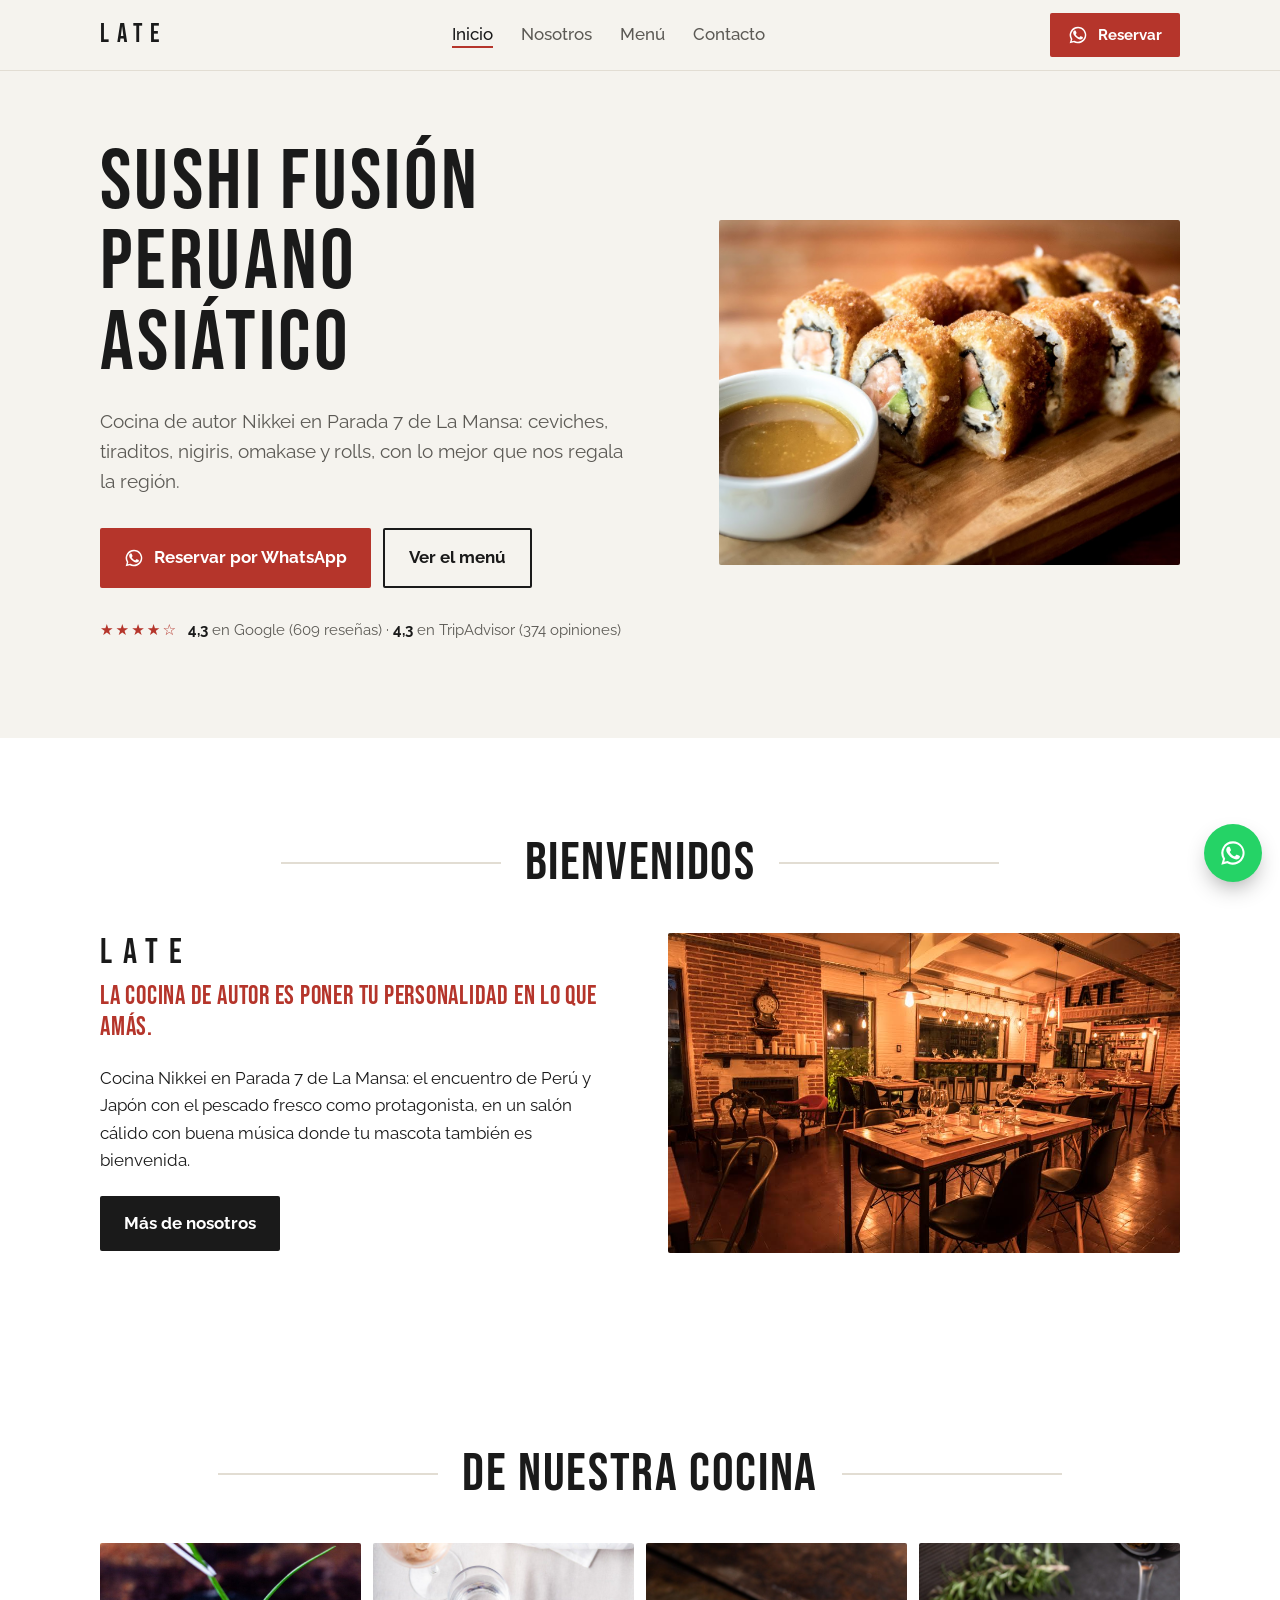
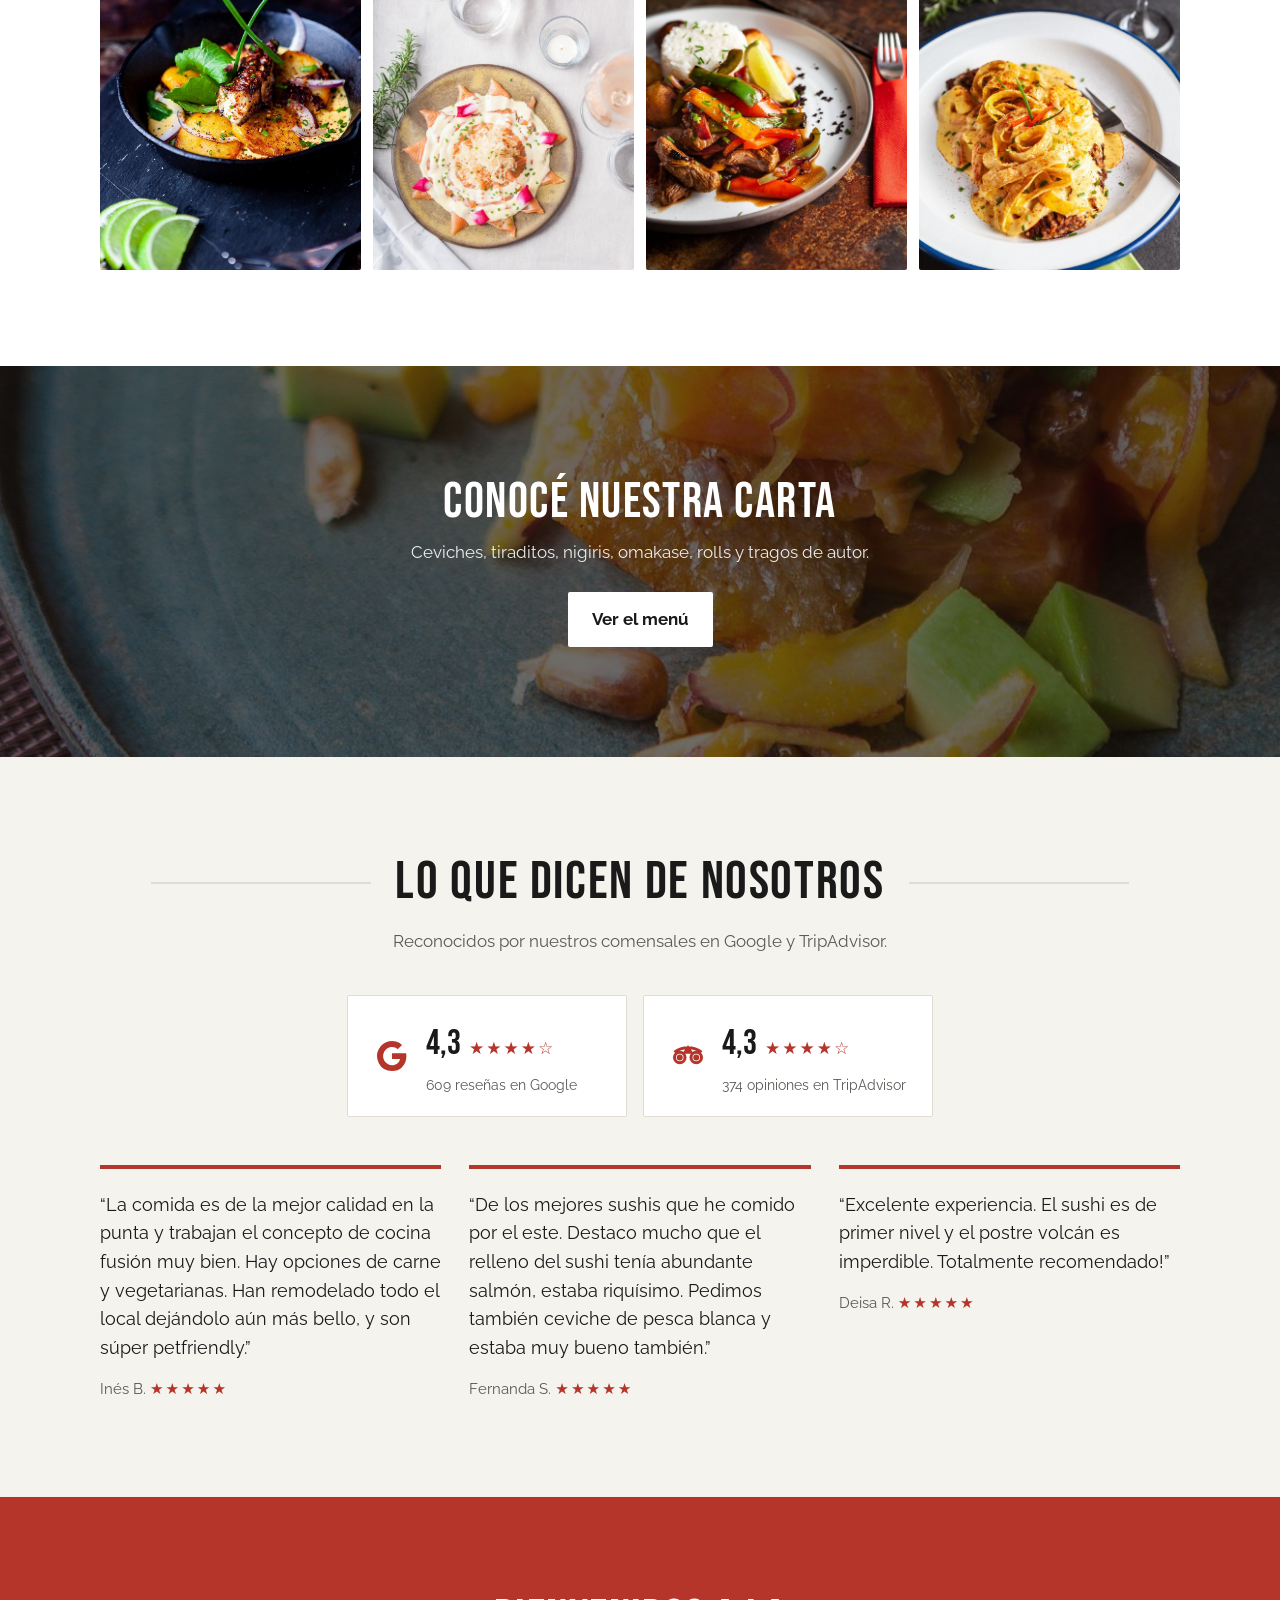
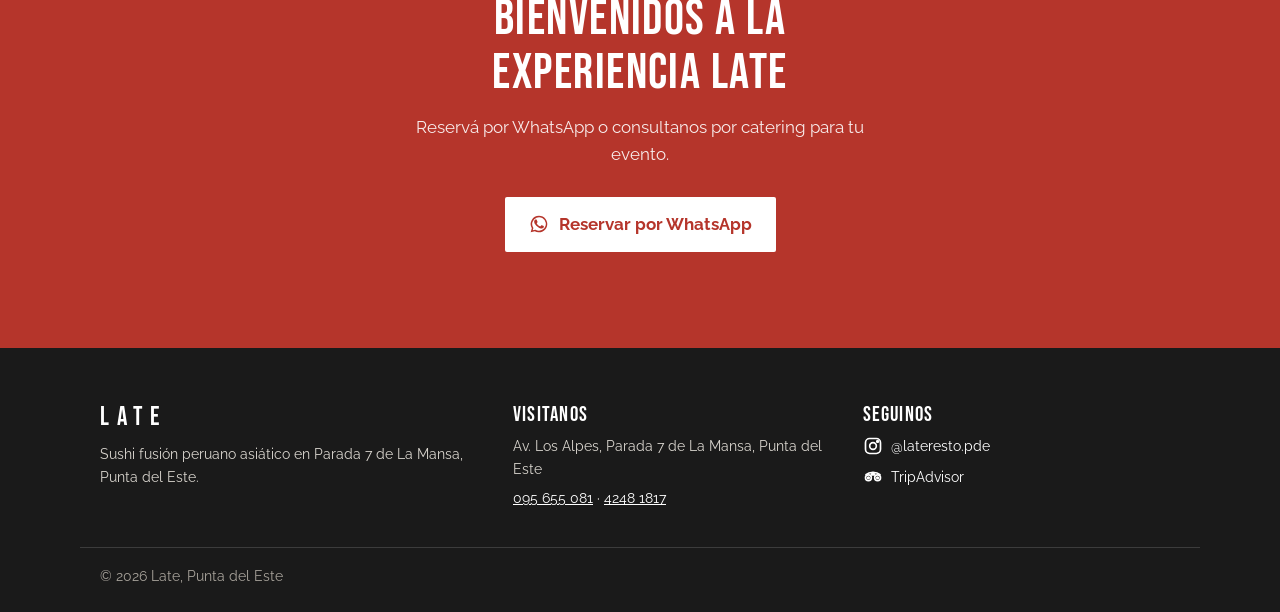
==== commit 0c89e3c8: "Más fotos propias de Late (TripAdvisor, de la gerencia), sin repetir Co-Authored-By: Claude Opus 5.5" ====
--- a/index.html
+++ b/index.html
@@ -44,7 +44,19 @@
   </div>
 </section>
 
-<section class="band" style="--img:url('../fotos/01.jpg')">
+<section class="cocina">
+  <div class="wrap">
+    <h2 class="ruled">De nuestra cocina</h2>
+    <div class="gallery">
+      <img src="fotos/pulpo.jpg" alt="Pulpo grillado en sartén de hierro con papas, cebolla morada y hojas verdes" loading="lazy">
+      <img src="fotos/tiradito.jpg" alt="Tiradito de salmón en láminas finas con salsa, en plato blanco" loading="lazy">
+      <img src="fotos/lomo.jpg" alt="Lomo salteado con morrones y cebolla, estilo nikkei" loading="lazy">
+      <img src="fotos/tacu-tacu.jpg" alt="Pasta cremosa con mariscos servida en plato blanco" loading="lazy">
+    </div>
+  </div>
+</section>
+
+<section class="band" style="--img:url('../fotos/ceviche.jpg')">
   <div class="wrap">
     <h2>Conocé nuestra carta</h2>
     <p>Ceviches, tiraditos, nigiris, omakase, rolls y tragos de autor.</p>
--- a/css/styles.css
+++ b/css/styles.css
@@ -194,3 +194,14 @@
 footer .fine-foot{display:block;margin-top:32px;padding-top:18px;border-top:1px solid rgba(255,255,255,.15);font-size:.85rem;color:#a8a39b}
 @media(max-width:760px){footer .wrap{grid-template-columns:1fr}}
 .rest{background:var(--surface)}
+
+/* Photos added: dish gallery, about photo, experience photos */
+.cocina{background:var(--surface)}
+.gallery{display:grid;grid-template-columns:repeat(4,1fr);gap:12px}
+.gallery img{width:100%;aspect-ratio:4/5;object-fit:cover;border-radius:var(--r)}
+@media(max-width:860px){.gallery{grid-template-columns:1fr 1fr}}
+.about-photo{width:100%;aspect-ratio:4/3;object-fit:cover;border-radius:var(--r);margin-top:28px}
+.exp-grid{display:grid;grid-template-columns:1.2fr .8fr;gap:48px;align-items:start}
+.exp-photos{display:grid;gap:12px}
+.exp-photos img{width:100%;aspect-ratio:4/3;object-fit:cover;border-radius:var(--r)}
+@media(max-width:860px){.exp-grid{grid-template-columns:1fr}.exp-photos{grid-template-columns:1fr 1fr}}
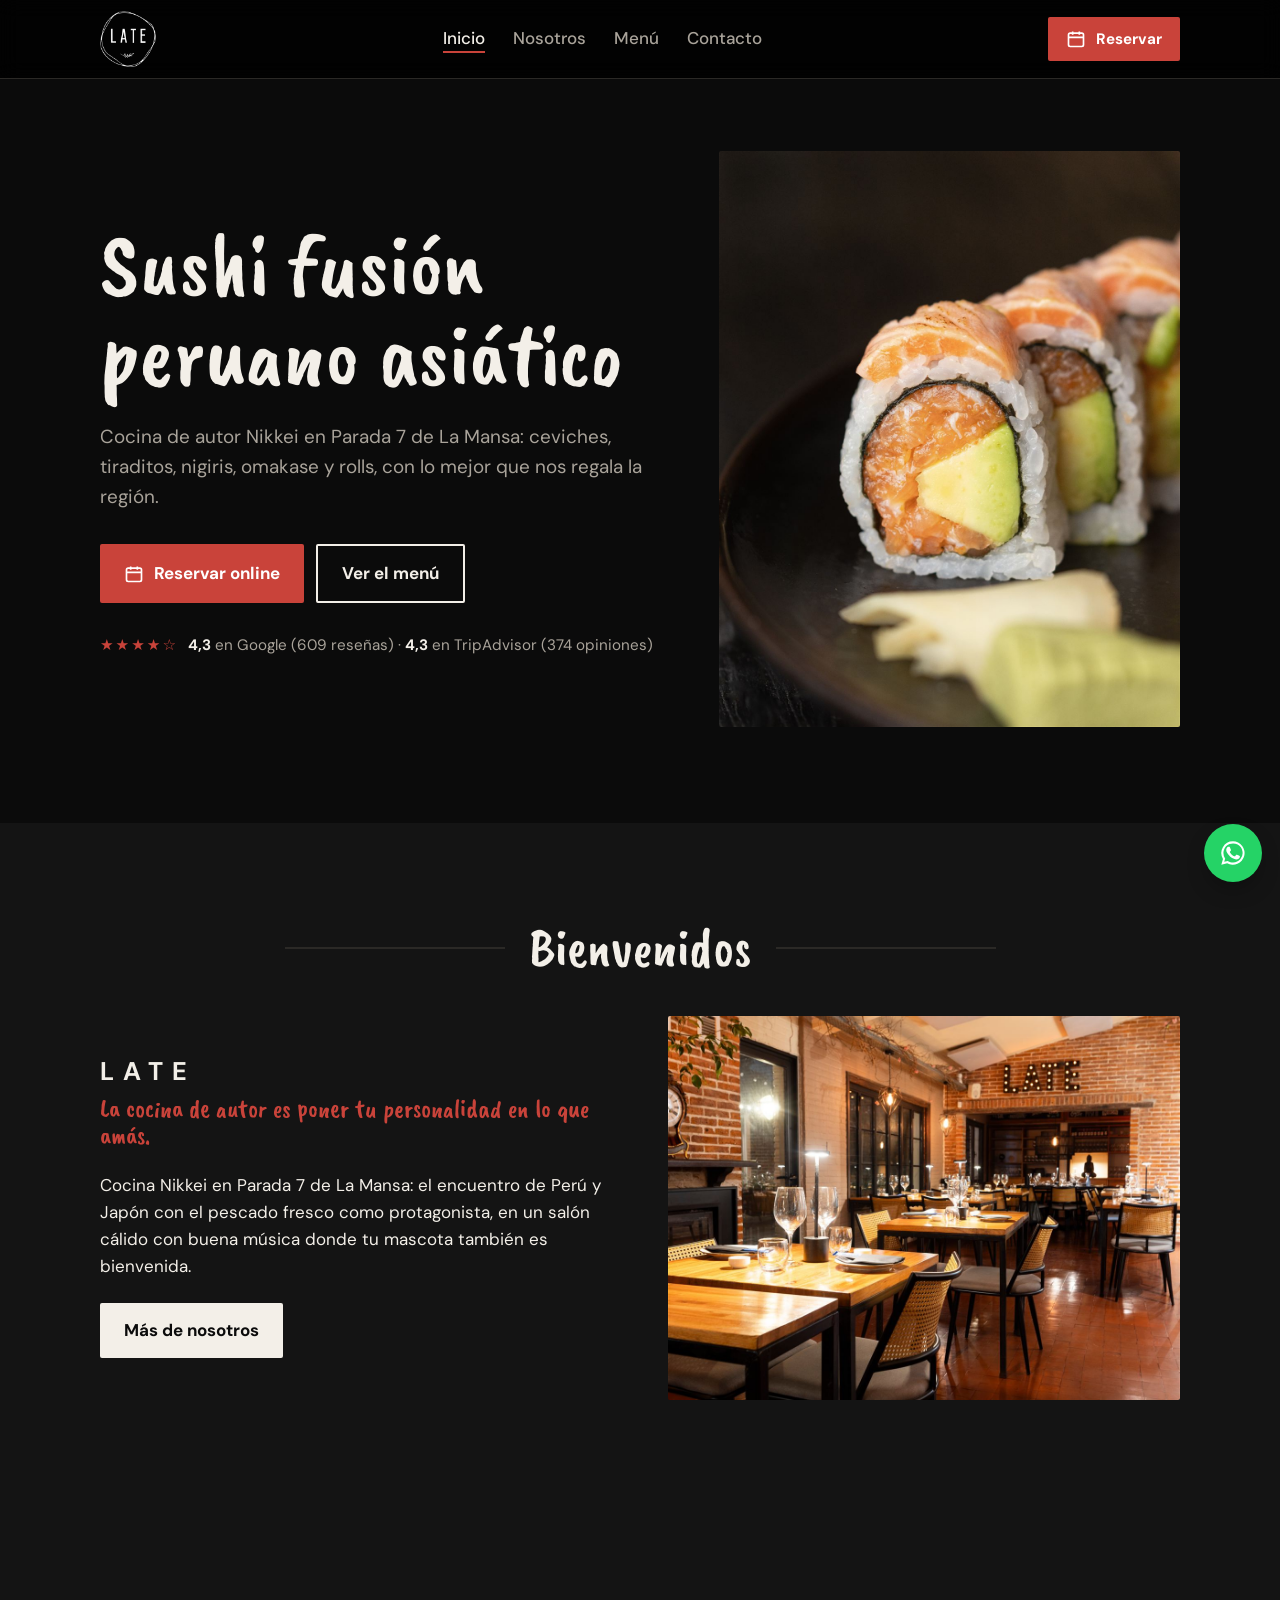
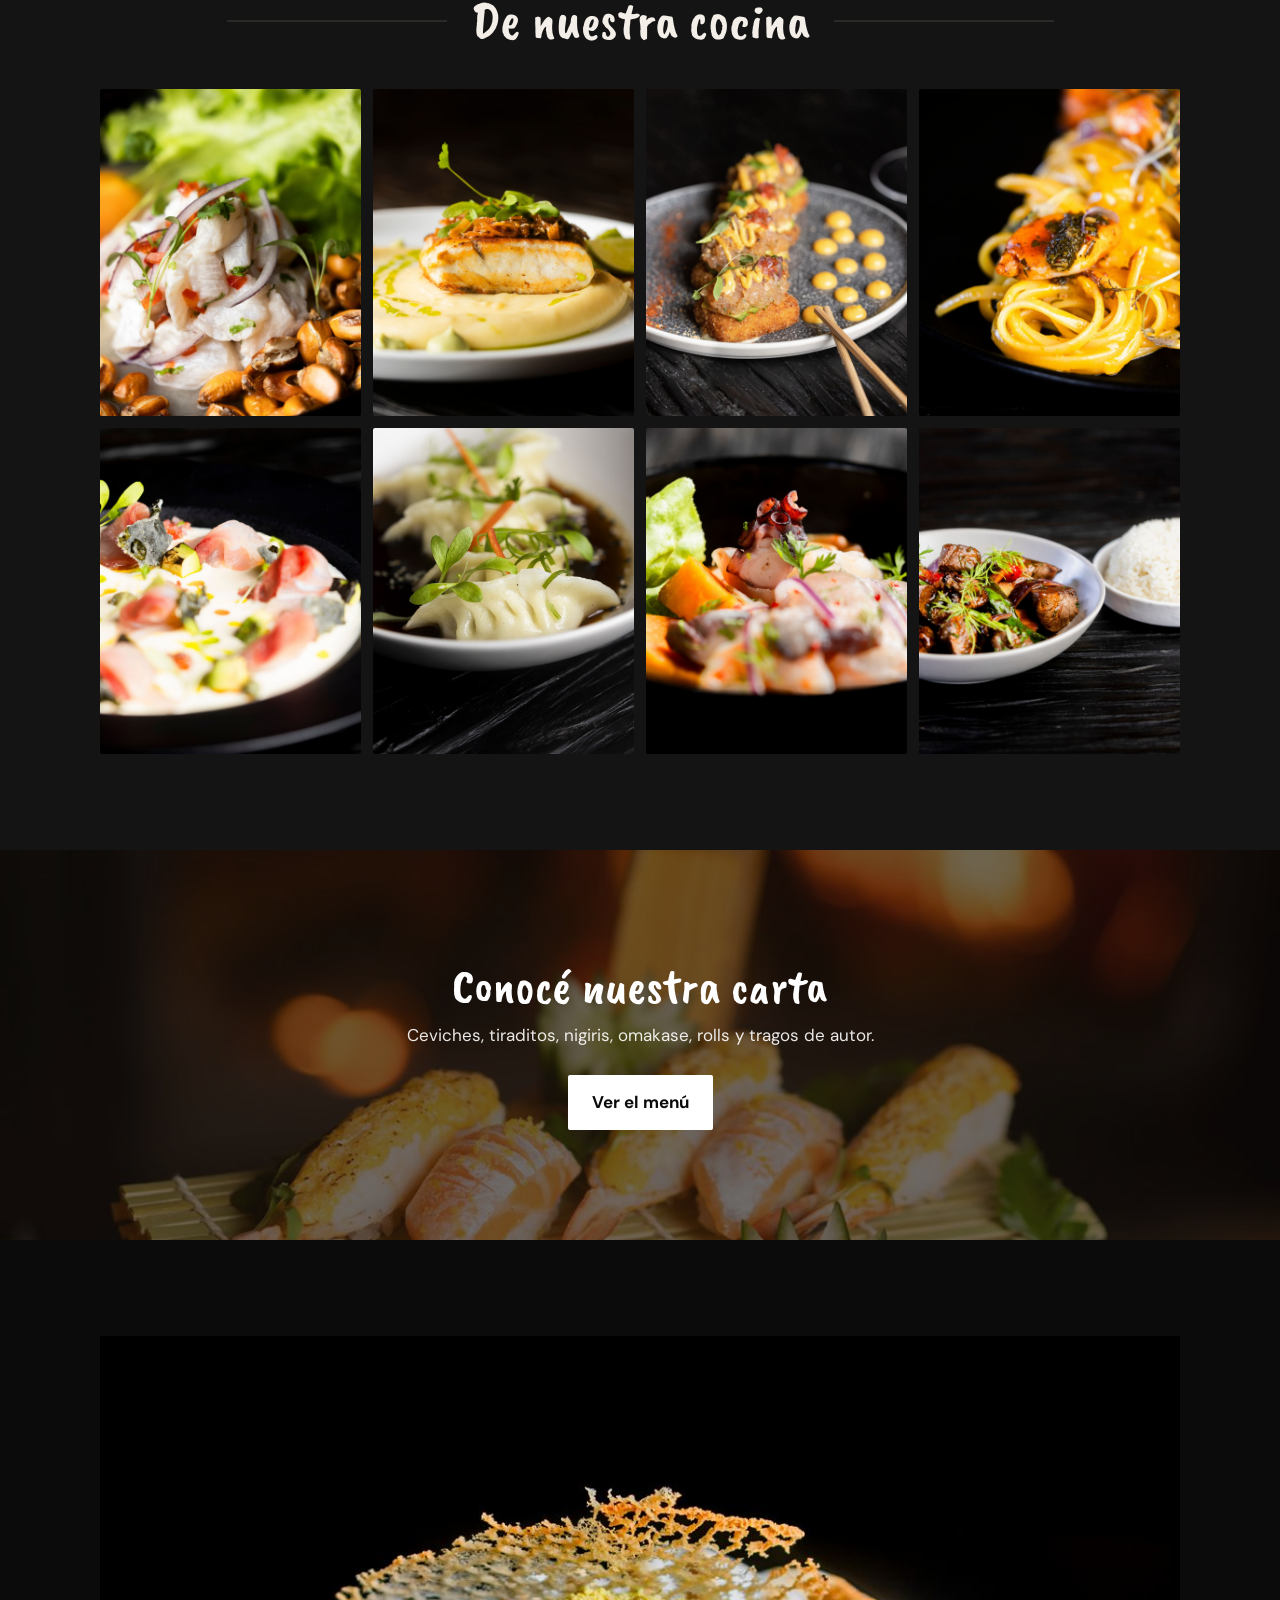
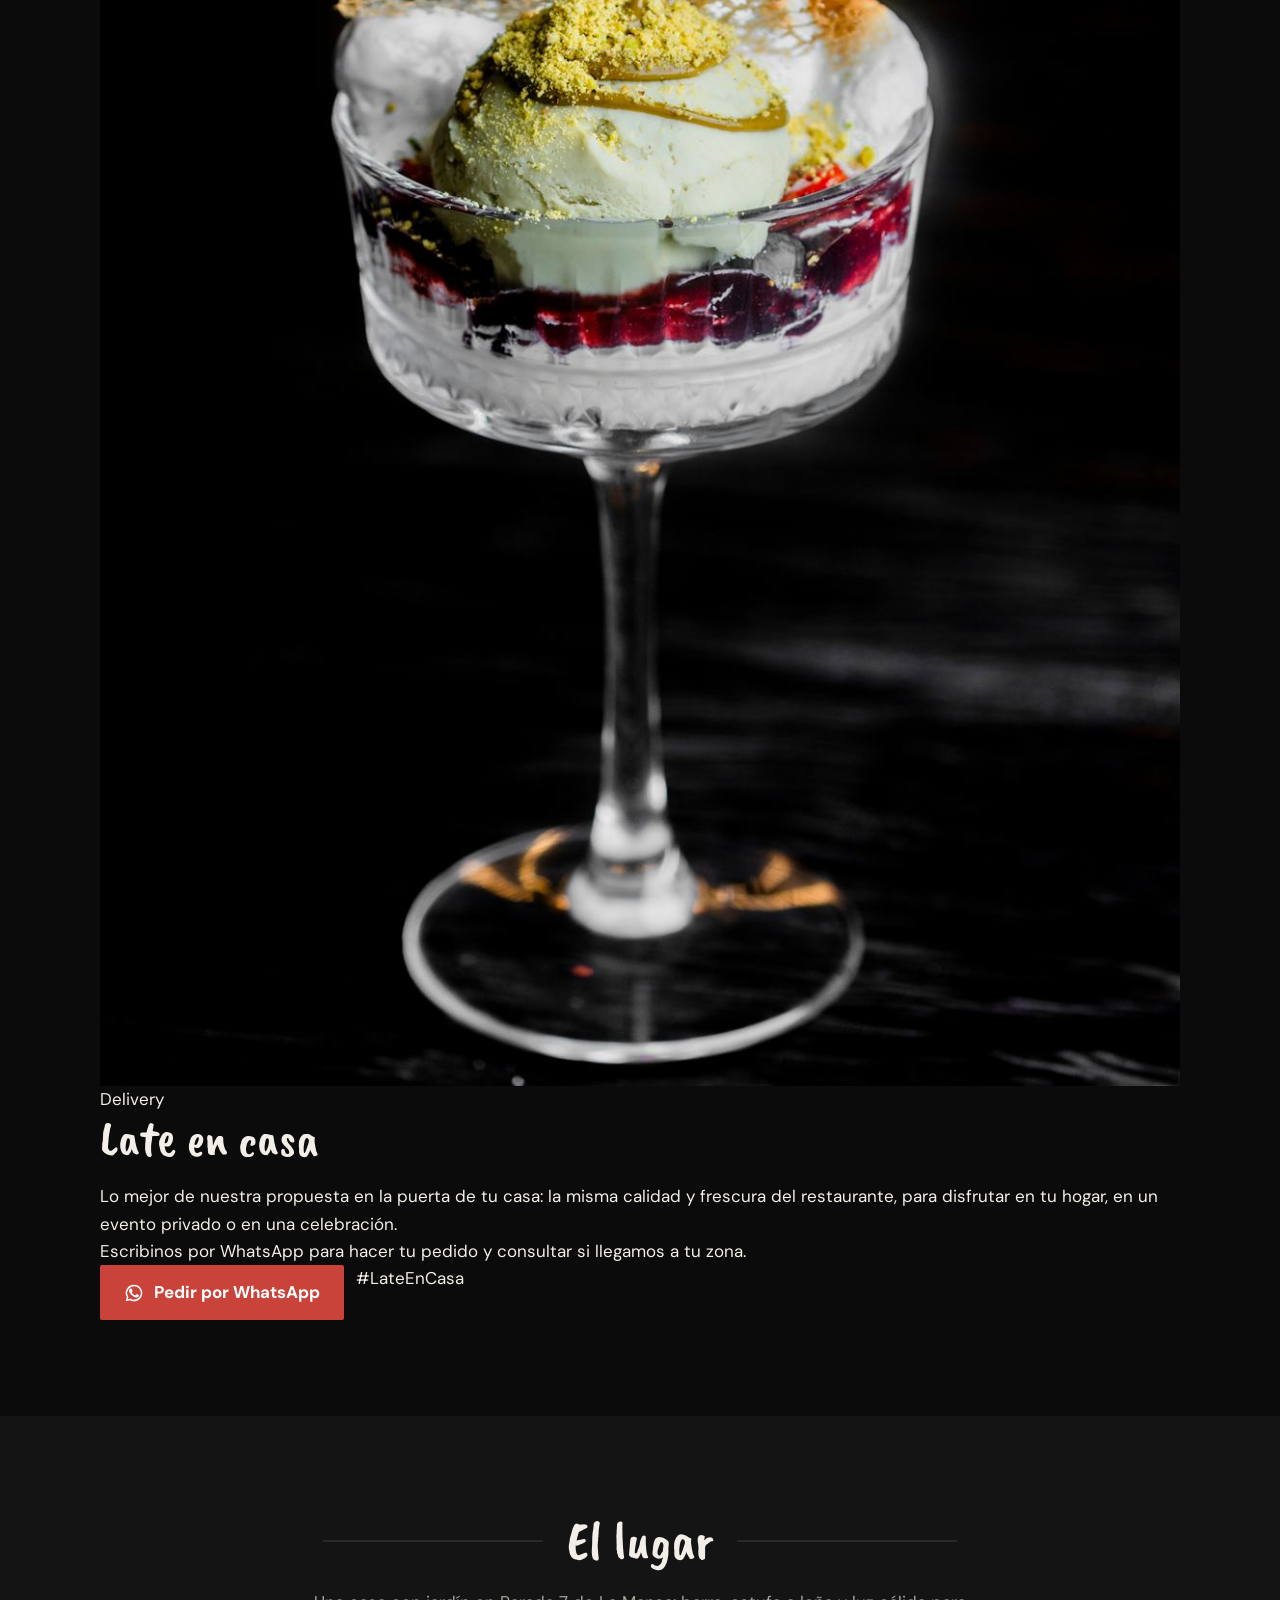
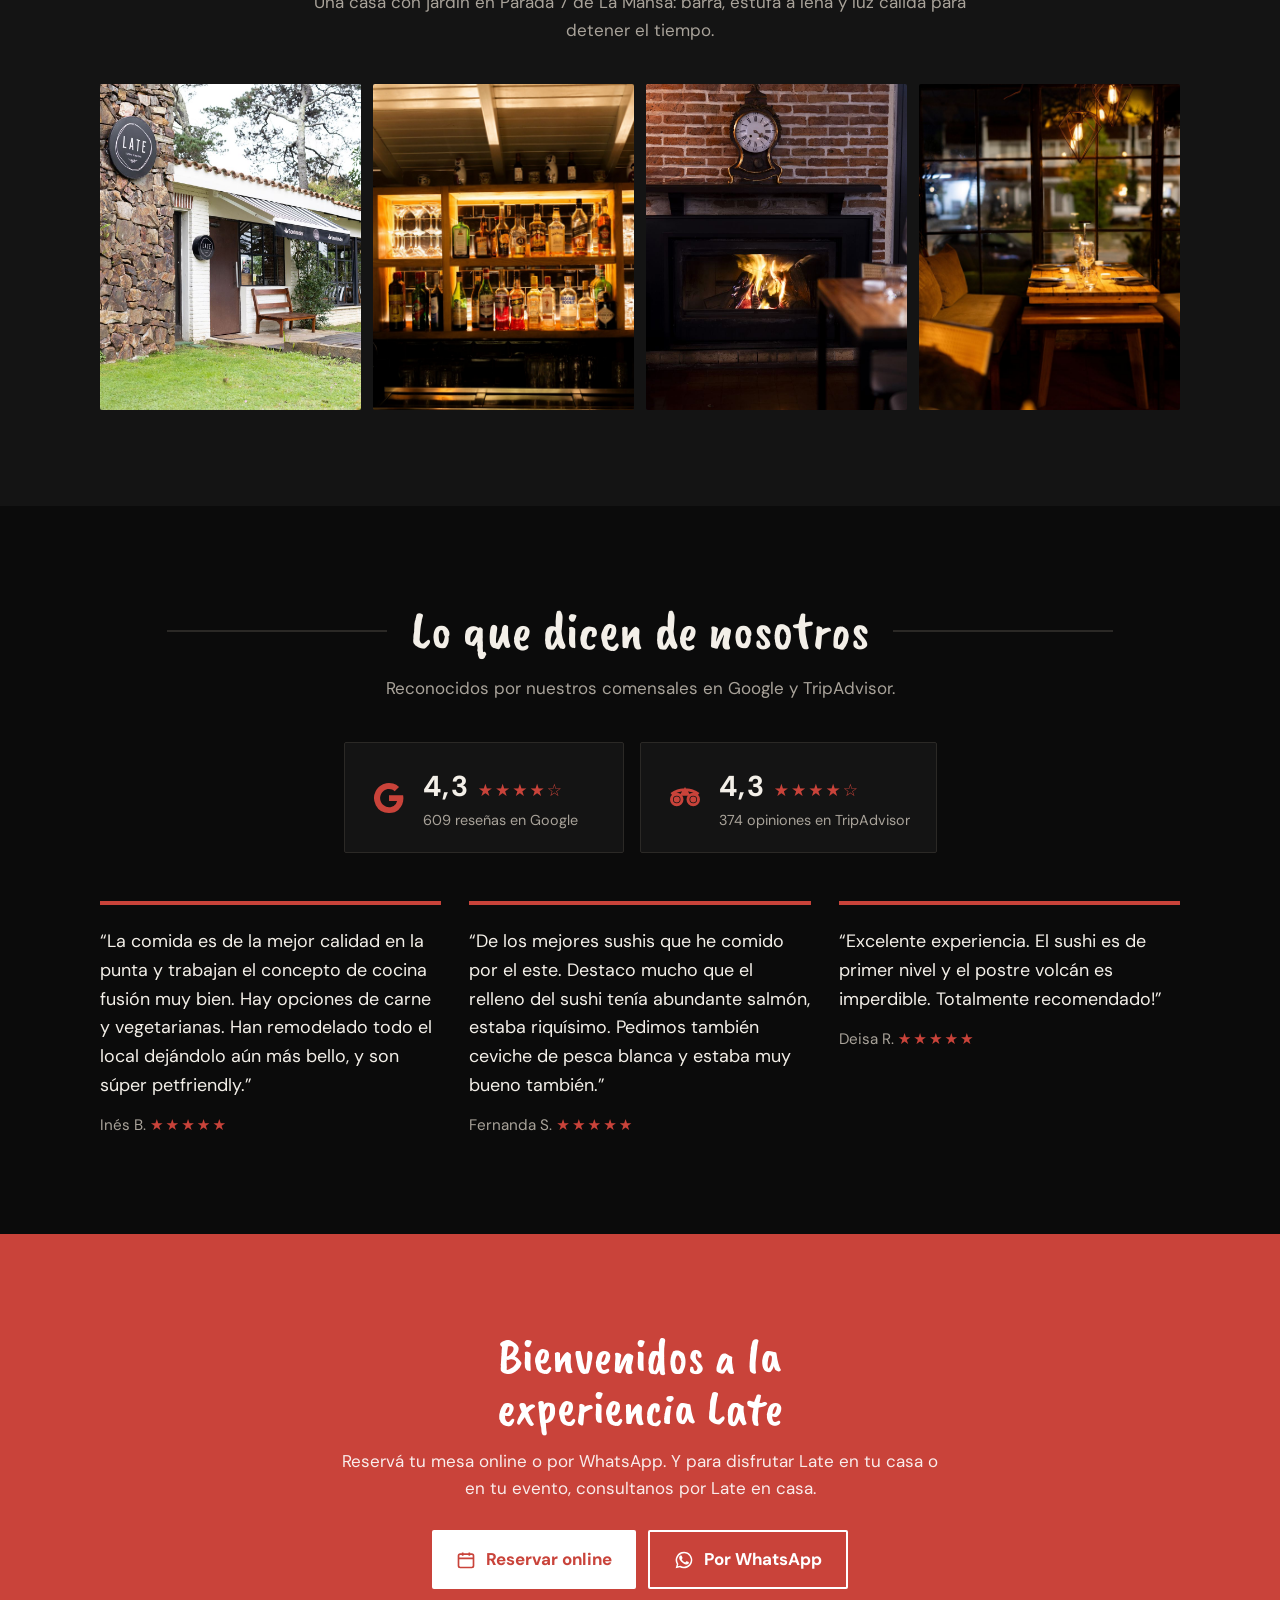
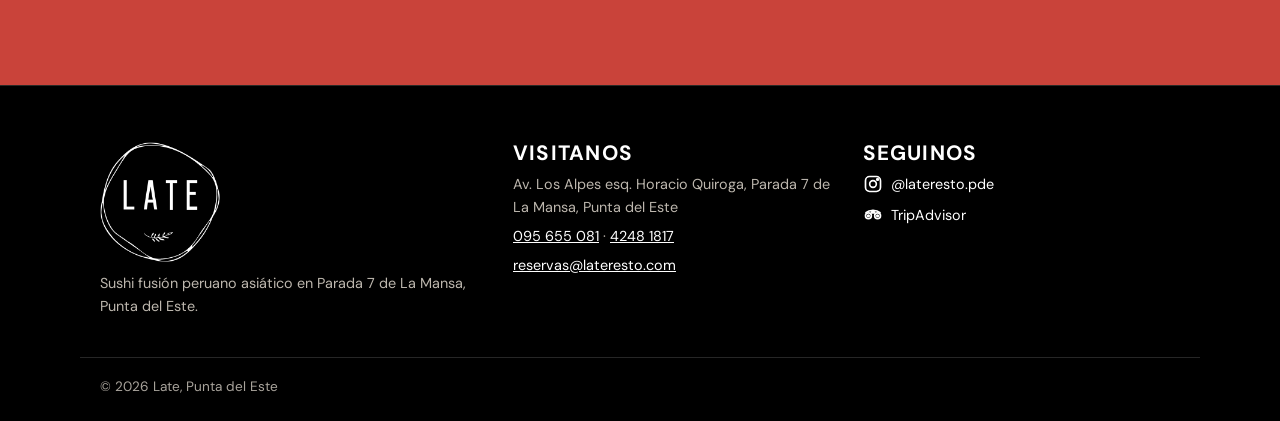
==== commit a9235a6d: "Aplicar feedback de Late: fondo negro, reservas por Meitre, fotos y logo propios Tipografias DM Sans" ====
--- a/index.html
+++ b/index.html
@@ -7,15 +7,15 @@
 <meta name="description" content="Late: sushi fusión peruano asiático en Parada 7 de La Mansa, Punta del Este. Ceviches, tiraditos, nigiris, omakase, rolls y tragos de autor.">
 <link rel="preconnect" href="https://fonts.googleapis.com">
 <link rel="preconnect" href="https://fonts.gstatic.com" crossorigin>
-<link href="https://fonts.googleapis.com/css2?family=Bebas+Neue&family=Raleway:wght@400;500;700&display=swap" rel="stylesheet">
-<link rel="stylesheet" href="css/styles.css">
+<link href="https://fonts.googleapis.com/css2?family=Caveat+Brush&family=DM+Sans:opsz,wght@9..40,400;9..40,500;9..40,700&display=swap" rel="stylesheet">
+<link rel="stylesheet" href="css/styles.css?v=mwv5ze97">
 </head>
 <body>
 <header>
   <div class="wrap nav">
-    <a class="logo" href="index.html"><span>Late</span></a>
+    <a class="logo" href="index.html"><img src="fotos/logo-180.png" alt="Late" width="56" height="56"></a>
     <nav aria-label="Principal"><ul><li><a href="index.html" aria-current="page">Inicio</a></li><li><a href="nosotros.html">Nosotros</a></li><li><a href="menu.html">Menú</a></li><li><a href="contacto.html">Contacto</a></li></ul></nav>
-    <a class="btn btn-main" href="https://wa.me/59895655081?text=Hola%20Late%2C%20quisiera%20reservar%20una%20mesa." target="_blank" rel="noopener"><svg class="i" viewBox="0 0 24 24" fill="currentColor" aria-hidden="true"><path d="M17.5 14.4c-.3-.1-1.7-.8-2-.9-.3-.1-.5-.1-.7.1-.2.3-.8.9-.9 1.1-.2.2-.3.2-.6.1-.3-.1-1.2-.5-2.3-1.4-.9-.8-1.4-1.7-1.6-2-.2-.3 0-.5.1-.6l.4-.5c.2-.2.2-.3.3-.5.1-.2 0-.4 0-.5l-.9-2.2c-.2-.6-.5-.5-.7-.5h-.6c-.2 0-.5.1-.8.4-.3.3-1 1-1 2.4s1 2.8 1.2 3c.1.2 2 3.1 4.9 4.3 2.4 1 2.9.8 3.4.7.5-.1 1.7-.7 2-1.4.2-.7.2-1.3.2-1.4-.1-.1-.3-.2-.6-.3zM12 2a10 10 0 0 0-8.6 15.1L2 22l5-1.3A10 10 0 1 0 12 2zm0 18.2c-1.5 0-3-.4-4.2-1.2l-.3-.2-3 .8.8-2.9-.2-.3A8.2 8.2 0 1 1 12 20.2z"/></svg><span>Reservar</span></a>
+    <a class="btn btn-main" href="https://late.meitre.com/" target="_blank" rel="noopener"><svg class="i" viewBox="0 0 24 24" fill="none" stroke="currentColor" stroke-width="2" aria-hidden="true"><rect x="3" y="5" width="18" height="16" rx="2"/><path d="M3 10h18M8 3v4M16 3v4"/></svg><span>Reservar</span></a>
   </div>
 </header>
 <main>
@@ -23,11 +23,11 @@
       <h1>Sushi fusión peruano asiático</h1>
       <p class="lead">Cocina de autor Nikkei en Parada 7 de La Mansa: ceviches, tiraditos, nigiris, omakase y rolls, con lo mejor que nos regala la región.</p>
       <div class="cta-row">
-        <a class="btn btn-main" href="https://wa.me/59895655081?text=Hola%20Late%2C%20quisiera%20reservar%20una%20mesa." target="_blank" rel="noopener"><svg class="i" viewBox="0 0 24 24" fill="currentColor" aria-hidden="true"><path d="M17.5 14.4c-.3-.1-1.7-.8-2-.9-.3-.1-.5-.1-.7.1-.2.3-.8.9-.9 1.1-.2.2-.3.2-.6.1-.3-.1-1.2-.5-2.3-1.4-.9-.8-1.4-1.7-1.6-2-.2-.3 0-.5.1-.6l.4-.5c.2-.2.2-.3.3-.5.1-.2 0-.4 0-.5l-.9-2.2c-.2-.6-.5-.5-.7-.5h-.6c-.2 0-.5.1-.8.4-.3.3-1 1-1 2.4s1 2.8 1.2 3c.1.2 2 3.1 4.9 4.3 2.4 1 2.9.8 3.4.7.5-.1 1.7-.7 2-1.4.2-.7.2-1.3.2-1.4-.1-.1-.3-.2-.6-.3zM12 2a10 10 0 0 0-8.6 15.1L2 22l5-1.3A10 10 0 1 0 12 2zm0 18.2c-1.5 0-3-.4-4.2-1.2l-.3-.2-3 .8.8-2.9-.2-.3A8.2 8.2 0 1 1 12 20.2z"/></svg>Reservar por WhatsApp</a>
+        <a class="btn btn-main" href="https://late.meitre.com/" target="_blank" rel="noopener"><svg class="i" viewBox="0 0 24 24" fill="none" stroke="currentColor" stroke-width="2" aria-hidden="true"><rect x="3" y="5" width="18" height="16" rx="2"/><path d="M3 10h18M8 3v4M16 3v4"/></svg>Reservar online</a>
         <a class="btn btn-ghost" href="menu.html">Ver el menú</a>
       </div>
       <p class="rating"><span class="stars" aria-hidden="true">★★★★☆</span> <span><b>4,3</b> en Google (609 reseñas) · <b>4,3</b> en TripAdvisor (374 opiniones)</span></p></div>
-    <figure class="visual photo"><img src="fotos/01.jpg" alt="Roll de salmón y palta empanizado, con salsa para mojar, sobre tabla de madera"></figure></div></section>
+    <figure class="visual photo"><img src="fotos/hero.jpg" alt="Roll de salmón y palta sobre plato negro"></figure></div></section>
 
 <section class="welcome">
   <div class="wrap">
@@ -39,7 +39,7 @@
         <p>Cocina Nikkei en Parada 7 de La Mansa: el encuentro de Perú y Japón con el pescado fresco como protagonista, en un salón cálido con buena música donde tu mascota también es bienvenida.</p>
         <a class="btn btn-dark" href="nosotros.html">Más de nosotros</a>
       </div>
-      <figure class="welcome-photo"><img src="fotos/02.jpg" alt="Salón de Late con paredes de ladrillo, estufa a leña, mesas de madera y el cartel LATE sobre la barra" loading="lazy"></figure>
+      <figure class="welcome-photo"><img src="fotos/salon.jpg" alt="Salón de Late con paredes de ladrillo, mesas de madera y luz cálida" loading="lazy"></figure>
     </div>
   </div>
 </section>
@@ -48,19 +48,49 @@
   <div class="wrap">
     <h2 class="ruled">De nuestra cocina</h2>
     <div class="gallery">
-      <img src="fotos/pulpo.jpg" alt="Pulpo grillado en sartén de hierro con papas, cebolla morada y hojas verdes" loading="lazy">
-      <img src="fotos/tiradito.jpg" alt="Tiradito de salmón en láminas finas con salsa, en plato blanco" loading="lazy">
-      <img src="fotos/lomo.jpg" alt="Lomo salteado con morrones y cebolla, estilo nikkei" loading="lazy">
-      <img src="fotos/tacu-tacu.jpg" alt="Pasta cremosa con mariscos servida en plato blanco" loading="lazy">
+      <img src="fotos/g-ceviche.jpg" alt="Ceviche de pescado blanco con cebolla morada y cancha" loading="lazy">
+      <img src="fotos/g-pesca.jpg" alt="Pesca del día sobre aligot de papa" loading="lazy">
+      <img src="fotos/g-roll.jpg" alt="Rolls coronados con salsa y cebollín" loading="lazy">
+      <img src="fotos/g-pasta.jpg" alt="Pasta con mariscos y salsa de ají amarillo" loading="lazy">
+      <img src="fotos/g-tiradito.jpg" alt="Tiradito de pescado con salsa cremosa" loading="lazy">
+      <img src="fotos/g-gyozas.jpg" alt="Gyozas en caldo oscuro con brotes" loading="lazy">
+      <img src="fotos/g-ceviche-mixto.jpg" alt="Ceviche mixto con camote y lechuga" loading="lazy">
+      <img src="fotos/g-salteado.jpg" alt="Salteado de carne con arroz blanco" loading="lazy">
     </div>
   </div>
 </section>
 
-<section class="band" style="--img:url('../fotos/ceviche.jpg')">
+<section class="band" style="--img:url('../fotos/band-fuego.jpg')">
   <div class="wrap">
     <h2>Conocé nuestra carta</h2>
     <p>Ceviches, tiraditos, nigiris, omakase, rolls y tragos de autor.</p>
     <a class="btn" href="menu.html">Ver el menú</a>
+  </div>
+</section>
+
+<section class="encasa">
+  <div class="wrap encasa-grid">
+    <img src="fotos/postre.jpg" alt="Postre en copa con helado y frutos rojos" loading="lazy">
+    <div>
+      <p class="eyebrow">Delivery</p>
+      <h2>Late en casa</h2>
+      <p>Lo mejor de nuestra propuesta en la puerta de tu casa: la misma calidad y frescura del restaurante, para disfrutar en tu hogar, en un evento privado o en una celebración.</p>
+      <p class="muted">Escribinos por WhatsApp para hacer tu pedido y consultar si llegamos a tu zona.</p>
+      <div class="cta-row"><a class="btn btn-main" href="https://wa.me/59895655081?text=Hola%20Late%2C%20quiero%20hacer%20un%20pedido%20para%20Late%20en%20casa.%20%C2%BFLlegan%20a%20mi%20zona%3F" target="_blank" rel="noopener"><svg class="i" viewBox="0 0 24 24" fill="currentColor" aria-hidden="true"><path d="M17.5 14.4c-.3-.1-1.7-.8-2-.9-.3-.1-.5-.1-.7.1-.2.3-.8.9-.9 1.1-.2.2-.3.2-.6.1-.3-.1-1.2-.5-2.3-1.4-.9-.8-1.4-1.7-1.6-2-.2-.3 0-.5.1-.6l.4-.5c.2-.2.2-.3.3-.5.1-.2 0-.4 0-.5l-.9-2.2c-.2-.6-.5-.5-.7-.5h-.6c-.2 0-.5.1-.8.4-.3.3-1 1-1 2.4s1 2.8 1.2 3c.1.2 2 3.1 4.9 4.3 2.4 1 2.9.8 3.4.7.5-.1 1.7-.7 2-1.4.2-.7.2-1.3.2-1.4-.1-.1-.3-.2-.6-.3zM12 2a10 10 0 0 0-8.6 15.1L2 22l5-1.3A10 10 0 1 0 12 2zm0 18.2c-1.5 0-3-.4-4.2-1.2l-.3-.2-3 .8.8-2.9-.2-.3A8.2 8.2 0 1 1 12 20.2z"/></svg>Pedir por WhatsApp</a><span class="hashtag">#LateEnCasa</span></div>
+    </div>
+  </div>
+</section>
+
+<section class="lugar">
+  <div class="wrap">
+    <h2 class="ruled">El lugar</h2>
+    <p class="section-lead center">Una casa con jardín en Parada 7 de La Mansa: barra, estufa a leña y luz cálida para detener el tiempo.</p>
+    <div class="gallery">
+      <img src="fotos/lugar-fachada.jpg" alt="Fachada de Late con jardín y el logo en el muro de piedra" loading="lazy">
+      <img src="fotos/lugar-barra.jpg" alt="Barra iluminada con botellas" loading="lazy">
+      <img src="fotos/lugar-fuego.jpg" alt="Estufa a leña encendida bajo un reloj antiguo" loading="lazy">
+      <img src="fotos/lugar-noche.jpg" alt="Mesa junto a la ventana de noche" loading="lazy">
+    </div>
   </div>
 </section>
 
@@ -83,8 +113,8 @@
 <section class="closing">
   <div class="wrap">
     <h2>Bienvenidos a la experiencia Late</h2>
-    <p>Reservá por WhatsApp o consultanos por catering para tu evento.</p>
-    <a class="btn" href="https://wa.me/59895655081?text=Hola%20Late%2C%20quisiera%20reservar%20una%20mesa." target="_blank" rel="noopener"><svg class="i" viewBox="0 0 24 24" fill="currentColor" aria-hidden="true"><path d="M17.5 14.4c-.3-.1-1.7-.8-2-.9-.3-.1-.5-.1-.7.1-.2.3-.8.9-.9 1.1-.2.2-.3.2-.6.1-.3-.1-1.2-.5-2.3-1.4-.9-.8-1.4-1.7-1.6-2-.2-.3 0-.5.1-.6l.4-.5c.2-.2.2-.3.3-.5.1-.2 0-.4 0-.5l-.9-2.2c-.2-.6-.5-.5-.7-.5h-.6c-.2 0-.5.1-.8.4-.3.3-1 1-1 2.4s1 2.8 1.2 3c.1.2 2 3.1 4.9 4.3 2.4 1 2.9.8 3.4.7.5-.1 1.7-.7 2-1.4.2-.7.2-1.3.2-1.4-.1-.1-.3-.2-.6-.3zM12 2a10 10 0 0 0-8.6 15.1L2 22l5-1.3A10 10 0 1 0 12 2zm0 18.2c-1.5 0-3-.4-4.2-1.2l-.3-.2-3 .8.8-2.9-.2-.3A8.2 8.2 0 1 1 12 20.2z"/></svg>Reservar por WhatsApp</a>
+    <p>Reservá tu mesa online o por WhatsApp. Y para disfrutar Late en tu casa o en tu evento, consultanos por Late en casa.</p>
+    <div class="cta-row center-row"><a class="btn" href="https://late.meitre.com/" target="_blank" rel="noopener"><svg class="i" viewBox="0 0 24 24" fill="none" stroke="currentColor" stroke-width="2" aria-hidden="true"><rect x="3" y="5" width="18" height="16" rx="2"/><path d="M3 10h18M8 3v4M16 3v4"/></svg>Reservar online</a><a class="btn btn-ghost" href="https://wa.me/59895655081?text=Hola%20Late%2C%20quisiera%20reservar%20una%20mesa." target="_blank" rel="noopener"><svg class="i" viewBox="0 0 24 24" fill="currentColor" aria-hidden="true"><path d="M17.5 14.4c-.3-.1-1.7-.8-2-.9-.3-.1-.5-.1-.7.1-.2.3-.8.9-.9 1.1-.2.2-.3.2-.6.1-.3-.1-1.2-.5-2.3-1.4-.9-.8-1.4-1.7-1.6-2-.2-.3 0-.5.1-.6l.4-.5c.2-.2.2-.3.3-.5.1-.2 0-.4 0-.5l-.9-2.2c-.2-.6-.5-.5-.7-.5h-.6c-.2 0-.5.1-.8.4-.3.3-1 1-1 2.4s1 2.8 1.2 3c.1.2 2 3.1 4.9 4.3 2.4 1 2.9.8 3.4.7.5-.1 1.7-.7 2-1.4.2-.7.2-1.3.2-1.4-.1-.1-.3-.2-.6-.3zM12 2a10 10 0 0 0-8.6 15.1L2 22l5-1.3A10 10 0 1 0 12 2zm0 18.2c-1.5 0-3-.4-4.2-1.2l-.3-.2-3 .8.8-2.9-.2-.3A8.2 8.2 0 1 1 12 20.2z"/></svg>Por WhatsApp</a></div>
   </div>
 </section>
 </main>
@@ -92,13 +122,14 @@
 <footer>
   <div class="wrap">
     <div>
-      <a class="logo" href="index.html"><span>Late</span></a>
+      <a class="logo" href="index.html"><img src="fotos/logo-400.png" alt="Late" width="120" height="120"></a>
       <p>Sushi fusión peruano asiático en Parada 7 de La Mansa, Punta del Este.</p>
     </div>
     <div>
       <h3>Visitanos</h3>
-      <p>Av. Los Alpes, Parada 7 de La Mansa, Punta del Este</p>
+      <p>Av. Los Alpes esq. Horacio Quiroga, Parada 7 de La Mansa, Punta del Este</p>
       <p><a href="tel:+59895655081">095 655 081</a> · <a href="tel:+59842481817">4248 1817</a></p>
+      <p><a href="mailto:reservas@lateresto.com">reservas@lateresto.com</a></p>
     </div>
     <div>
       <h3>Seguinos</h3>
--- a/css/styles.css
+++ b/css/styles.css
@@ -205,3 +205,85 @@
 .exp-photos{display:grid;gap:12px}
 .exp-photos img{width:100%;aspect-ratio:4/3;object-fit:cover;border-radius:var(--r)}
 @media(max-width:860px){.exp-grid{grid-template-columns:1fr}.exp-photos{grid-template-columns:1fr 1fr}}
+
+/* Full carta: part headings, sub-headings and "Nuevo" tags */
+.carta-part{font-size:clamp(2.2rem,5vw,3.2rem);margin:56px 0 12px;color:var(--accent);max-width:none}
+.menu details{scroll-margin-top:90px}
+.menu .sub{font-family:var(--display);font-weight:400;font-size:1.3rem;letter-spacing:.06em;color:var(--accent);margin:8px 0 2px}
+.tag{display:inline-block;vertical-align:middle;margin-left:6px;padding:1px 7px;border-radius:999px;background:var(--accent);color:#fff;font:700 .68rem/1.6 var(--body);letter-spacing:.04em;text-transform:uppercase}
+
+/* Carta: smaller type and more air between dishes */
+.menu summary{font-size:clamp(1.35rem,2.2vw,1.7rem);padding:22px 0}
+.menu details[open]{padding-bottom:20px}
+.menu ul{column-gap:72px;row-gap:4px;padding-bottom:12px}
+.menu li{padding:16px 0 18px}
+.menu .dish{font-size:.94rem;font-weight:600;letter-spacing:.01em;gap:24px;margin-bottom:4px}
+.menu .price{font-weight:500;color:var(--muted)}
+.menu li p{font-size:.84rem;line-height:1.55;max-width:44ch}
+.menu .cat-note{font-size:.88rem;margin:0 0 10px}
+.menu .sub{font-size:1.15rem;margin:22px 0 4px}
+.menu .sub:first-of-type{margin-top:4px}
+.carta-part{font-size:clamp(1.9rem,4vw,2.6rem);margin:72px 0 16px}
+.carta-part:first-of-type{margin-top:0}
+.tag{font-size:.6rem;padding:1px 6px}
+@media(max-width:600px){.menu li{padding:14px 0 16px}.menu .dish{font-size:.92rem}}
+
+/* ───────────── Client feedback: black background, brand fonts, Meitre buttons ─────────────
+   Titles use the brand's brush font "Brother Home" when its file is added to fonts/ (licensed copy from Late);
+   until then Caveat Brush (Google Fonts) stands in. Body and subtitles: DM Sans. */
+@font-face{font-family:"Brother Home";src:url("../fonts/brother-home.woff2") format("woff2"),url("../fonts/brother-home.otf") format("opentype");font-display:swap}
+:root{
+  --bg:#0B0B0B; --surface:#141414; --ink:#F3EFE8; --muted:#A9A39A; --soft:#1C1C1C; --line:#2B2926;
+  --accent:#C9433A; --accent-ink:#FFFFFF;
+  --script:"Brother Home","Caveat Brush",cursive; --display:"DM Sans",system-ui,sans-serif; --body:"DM Sans",system-ui,sans-serif;
+}
+body{background:var(--bg);color:var(--ink)}
+/* Big titles in the brush font; small headings in DM Sans bold, uppercase */
+.hero h1,.banner h1,.ruled,.band h2,.closing h2,h2,.tagline,.chef h2{font-family:var(--script);font-weight:400;letter-spacing:0;text-transform:none;line-height:1.05}
+.hero h1{font-size:clamp(3rem,7vw,6.2rem);line-height:1}
+.banner h1{font-size:clamp(3.4rem,9vw,6.2rem);letter-spacing:0}
+h3,.menu summary,.features b,.hours caption,footer h3,.menu .sub,.services h3,.rating-card b,.carta-part,.welcome h3{font-family:var(--display);font-weight:700;letter-spacing:.06em;text-transform:uppercase}
+.carta-part{font-family:var(--script);text-transform:none;letter-spacing:0;font-weight:400;font-size:clamp(2.4rem,5vw,3.2rem)}
+.menu summary{font-size:clamp(1rem,1.6vw,1.2rem)}
+.welcome h3{font-size:1.6rem;letter-spacing:.35em}
+.services h3{font-size:1.1rem}
+.features b{font-size:1.05rem;margin-bottom:4px}
+.rating-card b{font-size:1.8rem}
+.logo{font-family:var(--display);font-weight:700;letter-spacing:.35em;text-transform:uppercase}
+/* Elements that used --ink as a dark background */
+footer{background:#000;color:#BDB7AE;border-top:1px solid var(--line)}
+.btn-dark{background:var(--ink);color:#0B0B0B}
+.band .btn{background:#fff;color:#0B0B0B}
+.banner,.band{background-color:#000}
+.services{border-top-color:var(--line)}
+.menu details{border-top-color:var(--line)}
+.menu details:last-of-type{border-bottom-color:var(--line)}
+header{background:color-mix(in srgb,#000 82%,transparent)}
+.closing .btn-ghost{background:transparent;color:#fff;border-color:#fff}
+.center-row{justify-content:center}
+/* Chef section */
+.chef{background:var(--surface);text-align:center}
+.chef .eyebrow{color:var(--accent);font-weight:700;letter-spacing:.2em;text-transform:uppercase;font-size:.85rem;margin-bottom:8px}
+.chef h2{margin:0 auto 22px;max-width:none;font-size:clamp(2.4rem,5vw,3.6rem)}
+.chef-copy{max-width:64ch;margin:0 auto;color:var(--muted)}
+.chef-copy p{margin-bottom:14px}
+/* Nosotros: cooking philosophy from the Select magazine questionnaire */
+.filosofia{background:var(--bg)}
+.filo-grid{display:grid;grid-template-columns:repeat(3,1fr);gap:40px}
+.filo-grid h3{font-size:1.05rem;color:var(--accent);margin-bottom:10px}
+.filo-grid p{color:var(--muted)}
+.cita{margin:64px auto 0;max-width:30ch;text-align:center;font-family:var(--script);font-size:clamp(1.8rem,3.4vw,2.6rem);line-height:1.2}
+.cita cite{display:block;margin-top:14px;font:600 .9rem/1.4 var(--body);font-style:normal;letter-spacing:.12em;text-transform:uppercase;color:var(--muted)}
+@media(max-width:860px){.filo-grid{grid-template-columns:1fr;gap:28px}}
+/* Client photos and logo */
+.logo img{display:block;width:56px;height:56px}
+footer .logo img{width:120px;height:120px}
+.nav{height:78px}
+.gallery{grid-template-columns:repeat(4,1fr)}
+.lugar{background:var(--surface)}
+.lugar .section-lead{margin-top:-20px}
+.chef-foto{width:min(320px,80%);aspect-ratio:4/5;object-fit:cover;margin:0 auto 28px;border-radius:var(--r)}
+.visual.photo img{aspect-ratio:4/5}
+.welcome-photo img{aspect-ratio:4/3}
+.banner,.band{background-position:center 40%}
+@media(max-width:860px){.gallery{grid-template-columns:1fr 1fr}.nav{height:auto}}
